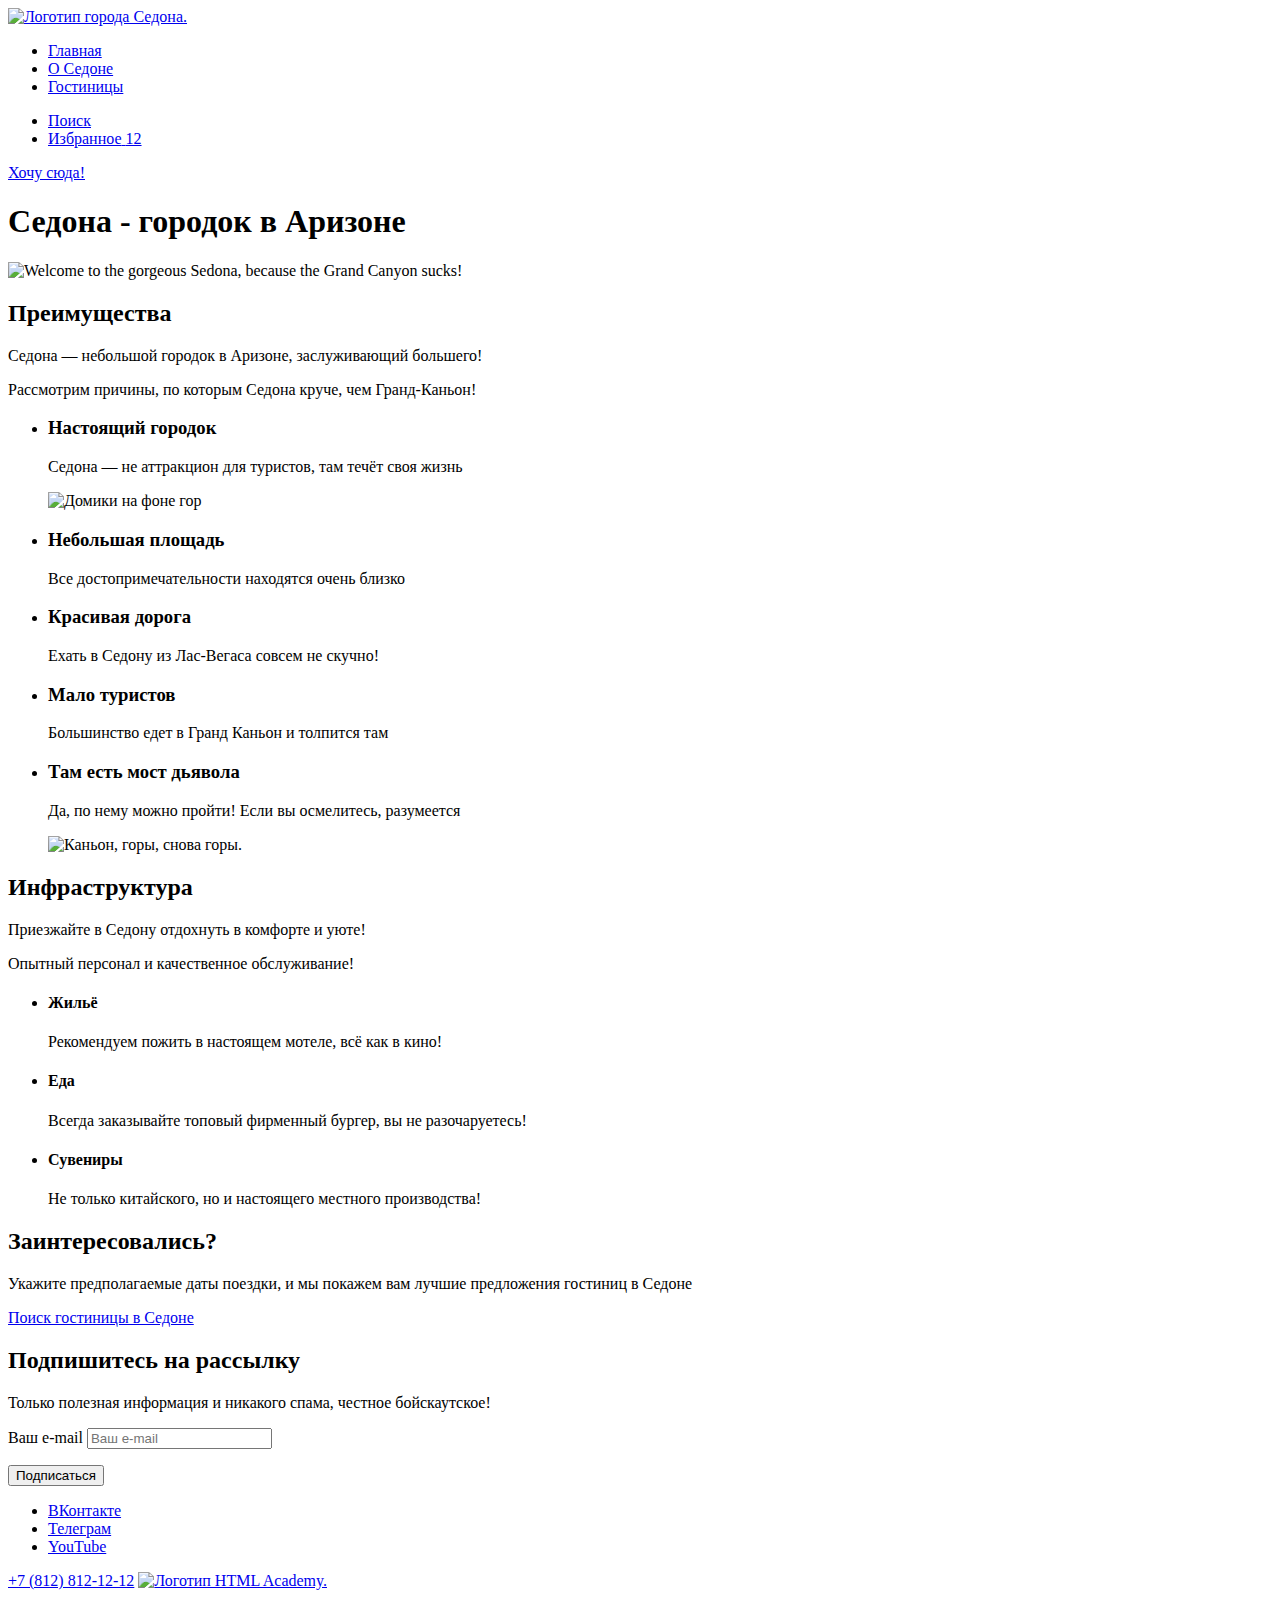
==== index.html @ 8b1051bf "Добавляет разметку страниц" ====
<!DOCTYPE html>
<html lang="ru">
  <head>
    <meta charset="utf-8">
    <title>Седона. Городок в Аризоне</title>
  </head>
  <body>
    <header class="page-header" data-test="header">
      <nav class="navigation">
        <a class="navigation-logo" href="#">
          <img class="page-header-logo" src="#" alt="Логотип города Седона.">
        </a>
        <ul class="navigation-list">
          <li class="navigation-item">
            <a class="navigation-link navigation-link-current" href="#">Главная</a>
          </li>
          <li class="navigation-item">
            <a class="navigation-link" href="#">О Седоне</a>
          </li>
          <li class="navigation-item">
            <a class="navigation-link" href="catalog.html">Гостиницы</a>
          </li>
        </ul>
        <ul class="navigation-user">
          <li class="navigation-user-item">
            <a class="navigation-user-link navigation-user-link-search" href="#">
              <span class="visually-hidden">Поиск</span>
            </a>
          </li>
          <li class="navigation-user-item">
            <a class="navigation-user-link navigation-user-link-favorite" href="#">
              <span class="visually-hidden">Избранное</span>
              <span class="notification-badge">12</span>
            </a>
          </li>
        </ul>
      </nav>
      <a class="header-button" href="#search">Хочу сюда!</a>
    </header>
    <main class="main-index" data-test="main">
      <section class="hero" data-test="hero">
        <h1 class="visually-hidden">Седона - городок в Аризоне</h1>
        <img class="hero-img" src="#" alt="Welcome to the gorgeous Sedona, because the Grand Canyon sucks!">
      </section>
      <section class="advantages" data-test="advantages">
        <h2 class="visually-hidden">Преимущества</h2>
        <p class="lead">Седона — небольшой городок в Аризоне, заслуживающий большего!</p>
        <p>Рассмотрим причины, по которым Седона круче, чем Гранд-Каньон!</p>
        <ul class="advantages-list">
          <li class="advantages-item advantages-item-wide">
            <h3 class="advantages-title">Настоящий городок</h3>
            <p class="advantages-description">Седона — не аттракцион для туристов, там течёт своя жизнь</p>
            <img class="advantages-img" src="#" alt="Домики на фоне гор">
          </li>
          <li class="advantages-item">
            <h3 class="advantages-title">Небольшая площадь</h3>
            <p class="advantages-description">Все достопримечательности находятся очень близко</p>
          </li>
          <li class="advantages-item">
            <h3 class="advantages-title">Красивая дорога</h3>
            <p class="advantages-description">Ехать в Седону из Лас-Вегаса совсем не скучно!</p>
          </li>
          <li class="advantages-item">
            <h3 class="advantages-title">Мало туристов</h3>
            <p class="advantages-description">Большинство едет в Гранд Каньон и толпится там</p>
          </li>
          <li class="advantages-item">
            <h3 class="advantages-title">Там есть мост дьявола</h3>
            <p class="advantages-description">Да, по нему можно пройти! Если вы осмелитесь, разумеется</p>
            <img class="advantages-img" src="#" alt="Каньон, горы, снова горы.">
          </li>
        </ul>
      </section>
      <section class="infrastructure">
        <h2 class="visually-hidden">Инфраструктура</h2>
        <p class="infrastructure-lead">Приезжайте в Седону отдохнуть в комфорте и уюте!</p>
        <p>Опытный персонал и качественное обслуживание!</p>
        <ul class="infrastructure-list">
          <li class="infrastructure-item">
            <h4 class="infrastructure-title">Жильё</h4>
            <p class="infrastructure-description">Рекомендуем пожить в настоящем мотеле, всё как в кино!</p>
          </li>
          <li class="infrastructure-item">
            <h4 class="infrastructure-title">Еда</h4>
            <p class="infrastructure-description">Всегда заказывайте топовый фирменный бургер, вы не разочаруетесь!</p>
          </li>
          <li class="infrastructure-item">
            <h4 class="infrastructure-title">Сувениры</h4>
            <p class="infrastructure-description">Не только китайского, но и настоящего местного производства!</p>
          </li>
        </ul>
      </section>
      <section class="search" id="search" data-test="search">
        <h2 class="search-title">Заинтересовались?</h2>
        <p class="search-description">Укажите предполагаемые даты поездки, и мы покажем вам лучшие предложения гостиниц в Седоне</p>
        <a class="search-button" href="#">Поиск гостиницы в Седоне</a>
      </section>
      <section class="subscribe subscribe-theme-custom" data-test="subscribe">
        <h2 class="subscribe-title">Подпишитесь на рассылку</h2>
        <p class="subscribe-description">Только полезная информация и никакого спама, честное бойскаутское!</p>
        <form class="subscribe-form" action="https://echo.htmlacademy.ru/" method="post">
          <p class="subscribe-form-name">
            <label class="visually-hidden" for="user-email">Ваш e-mail</label>
            <input type="text" id="user-email" name="user-email" placeholder="Ваш e-mail">
          </p>
          <button class="subscribe-button" type="submit">Подписаться</button>
        </form>
      </section>
    </main>
    <footer class="page-footer" data-test="footer">
      <ul class="footer-social-list">
        <li class="footer-social-item">
          <a class="footer-social-link" href="#">
            <span class="visually-hidden">ВКонтакте</span>
          </a>
        </li>
        <li class="footer-social-item">
          <a class="footer-social-link" href="#">
            <span class="visually-hidden">Телеграм</span>
          </a>
        </li>
        <li class="footer-social-item">
          <a class="footer-social-link" href="#">
            <span class="visually-hidden">YouTube</span>
          </a>
        </li>
      </ul>
      <a class="footer-phone" href="tel:+78128121212">+7 (812) 812-12-12</a>
      <a class="copyright" href="https://htmlacademy.ru/">
        <img class="htmlacademy-logo" src="#" alt="Логотип HTML Academy.">
      </a>
    </footer>
  </body>
</html>
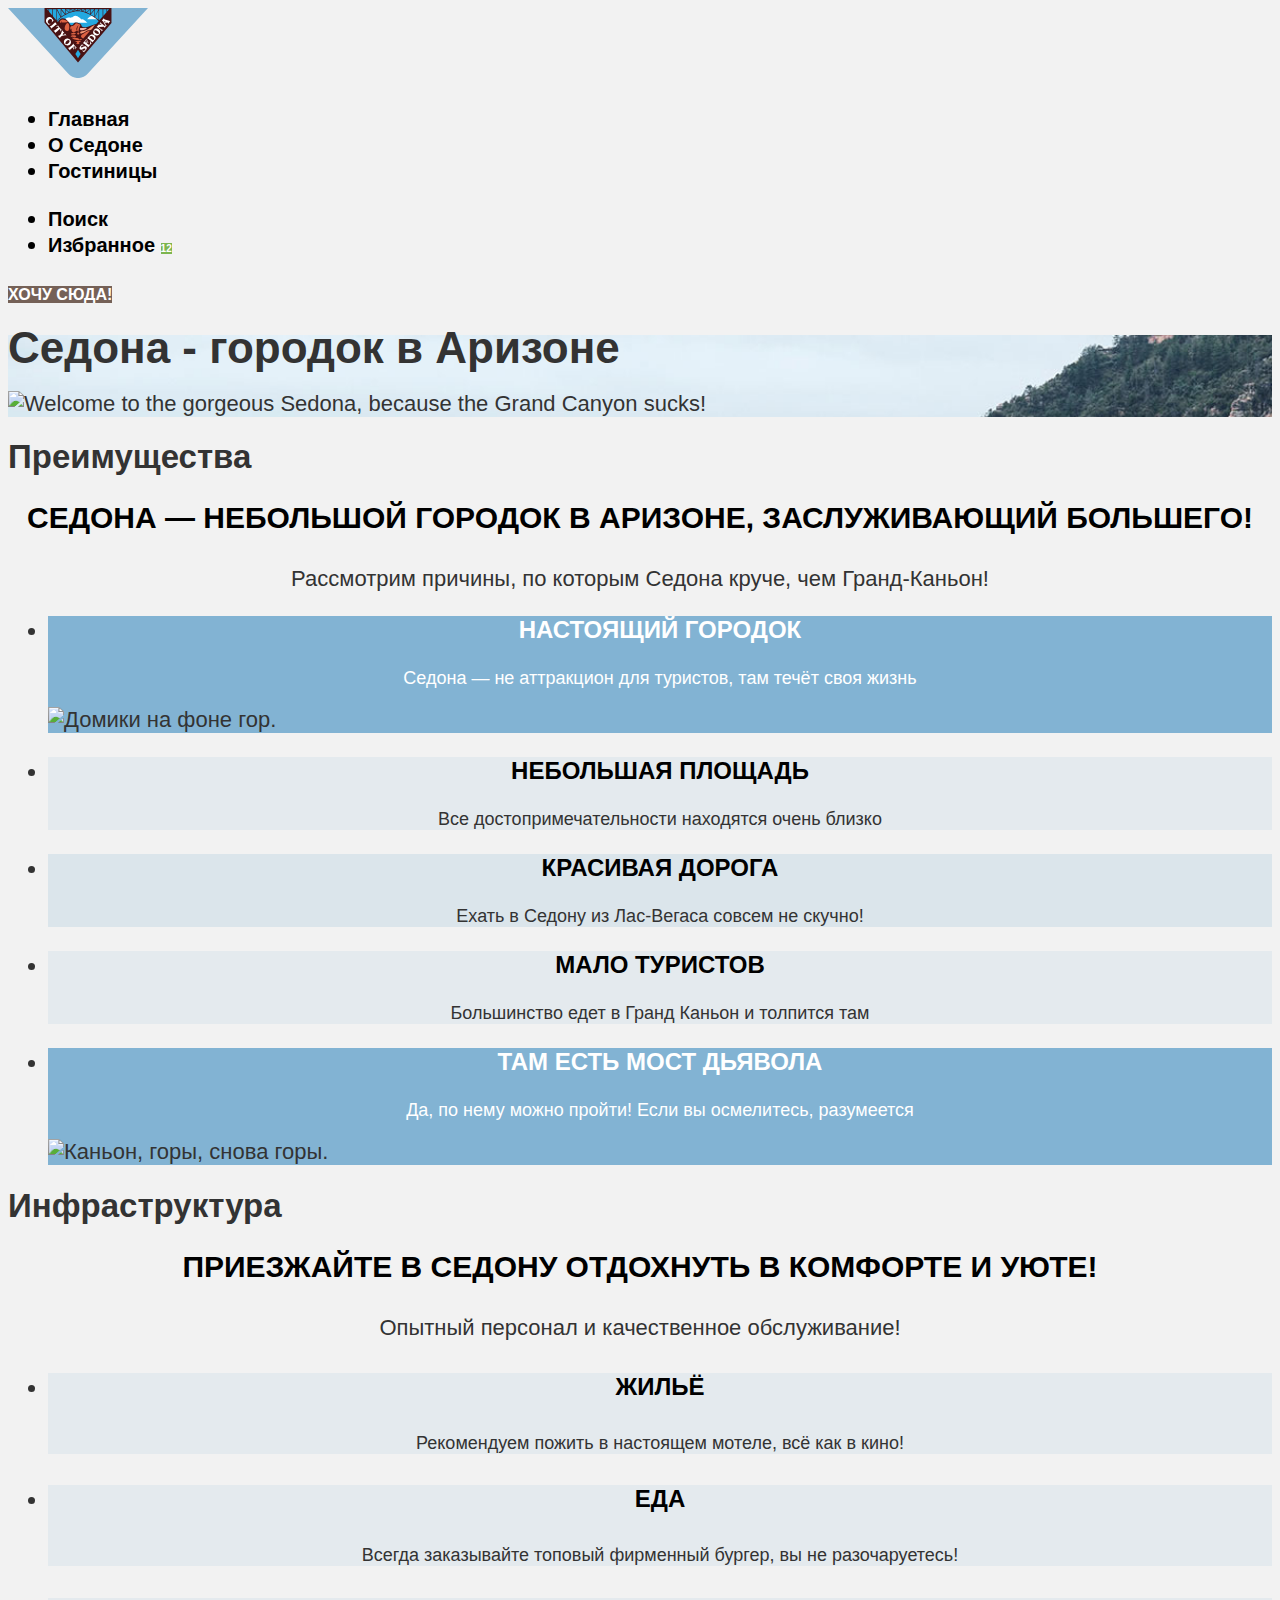
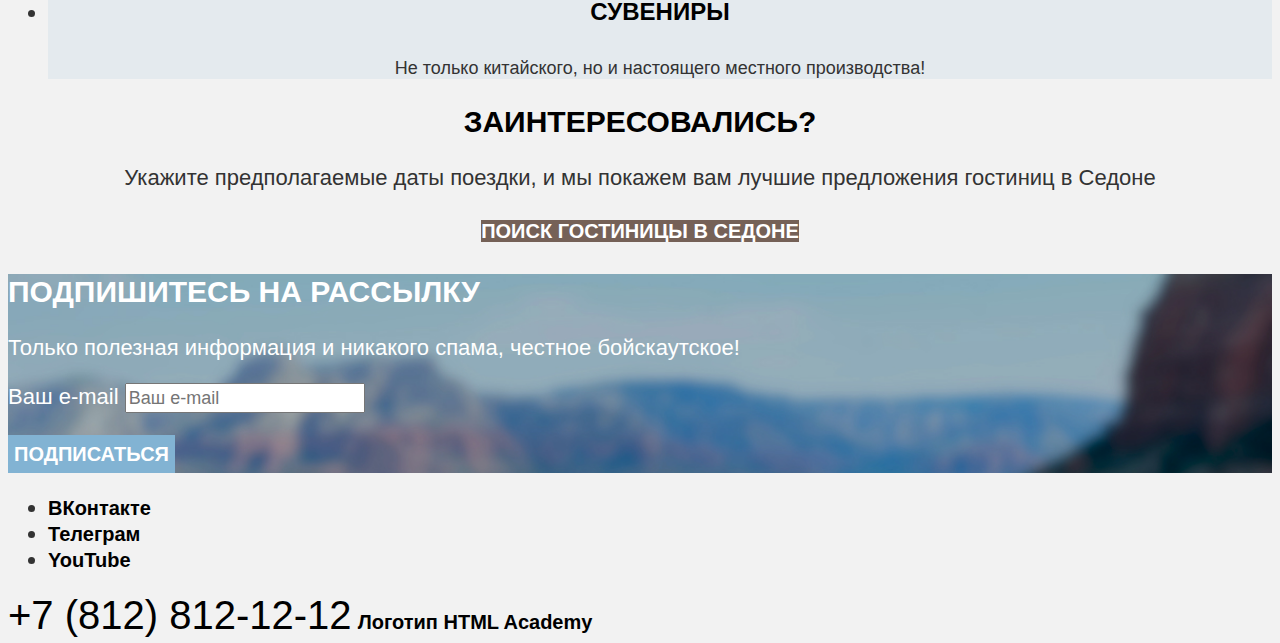
==== commit 862f1732: "Добавляет базовую стилизацию" ====
--- a/index.html
+++ b/index.html
@@ -1,18 +1,23 @@
 <!DOCTYPE html>
 <html lang="ru">
+
   <head>
     <meta charset="utf-8">
     <title>Седона. Городок в Аризоне</title>
+    <link rel="stylesheet" href="styles/styles.css">
   </head>
+
   <body>
+
     <header class="page-header" data-test="header">
+
       <nav class="navigation">
-        <a class="navigation-logo" href="#">
-          <img class="page-header-logo" src="#" alt="Логотип города Седона.">
+        <a class="navigation-logo">
+          <img class="page-header-logo" src="images/logo.svg" width="140" height="70" alt="Логотип города Седона.">
         </a>
         <ul class="navigation-list">
           <li class="navigation-item">
-            <a class="navigation-link navigation-link-current" href="#">Главная</a>
+            <a class="navigation-link navigation-link-current">Главная</a>
           </li>
           <li class="navigation-item">
             <a class="navigation-link" href="#">О Седоне</a>
@@ -36,45 +41,52 @@
         </ul>
       </nav>
       <a class="header-button" href="#search">Хочу сюда!</a>
+
     </header>
+
     <main class="main-index" data-test="main">
+
       <section class="hero" data-test="hero">
         <h1 class="visually-hidden">Седона - городок в Аризоне</h1>
-        <img class="hero-img" src="#" alt="Welcome to the gorgeous Sedona, because the Grand Canyon sucks!">
+        <img class="hero-img" src="images/welcome.svg" width="458" height="352"
+          alt="Welcome to the gorgeous Sedona, because the Grand Canyon sucks!">
       </section>
+
       <section class="advantages" data-test="advantages">
         <h2 class="visually-hidden">Преимущества</h2>
-        <p class="lead">Седона — небольшой городок в Аризоне, заслуживающий большего!</p>
-        <p>Рассмотрим причины, по которым Седона круче, чем Гранд-Каньон!</p>
+        <p class="advantages-subtitle">Седона — небольшой городок в Аризоне, заслуживающий большего!</p>
+        <p class="advantages-subtitle-description">Рассмотрим причины, по которым Седона круче, чем Гранд-Каньон!</p>
         <ul class="advantages-list">
-          <li class="advantages-item advantages-item-wide">
+          <li class="advantages-item advantages-item-wide-1">
             <h3 class="advantages-title">Настоящий городок</h3>
             <p class="advantages-description">Седона — не аттракцион для туристов, там течёт своя жизнь</p>
-            <img class="advantages-img" src="#" alt="Домики на фоне гор">
+            <img class="advantages-img" src="images/photo-1.jpg" width="800" height="385" alt="Домики на фоне гор.">
           </li>
-          <li class="advantages-item">
-            <h3 class="advantages-title">Небольшая площадь</h3>
+          <li class="advantages-item advantages-item-wide-2">
+            <h3 class="advantages-title ">Небольшая площадь</h3>
             <p class="advantages-description">Все достопримечательности находятся очень близко</p>
           </li>
-          <li class="advantages-item">
+          <li class="advantages-item advantages-item-wide-3">
             <h3 class="advantages-title">Красивая дорога</h3>
             <p class="advantages-description">Ехать в Седону из Лас-Вегаса совсем не скучно!</p>
           </li>
-          <li class="advantages-item">
+          <li class="advantages-item advantages-item-wide-2">
             <h3 class="advantages-title">Мало туристов</h3>
             <p class="advantages-description">Большинство едет в Гранд Каньон и толпится там</p>
           </li>
-          <li class="advantages-item">
+          <li class="advantages-item advantages-item-wide-1">
             <h3 class="advantages-title">Там есть мост дьявола</h3>
             <p class="advantages-description">Да, по нему можно пройти! Если вы осмелитесь, разумеется</p>
-            <img class="advantages-img" src="#" alt="Каньон, горы, снова горы.">
+            <img class="advantages-img" src="images/photo-2.jpg" width="800" height="385"
+              alt="Каньон, горы, снова горы.">
           </li>
         </ul>
       </section>
+
       <section class="infrastructure">
         <h2 class="visually-hidden">Инфраструктура</h2>
-        <p class="infrastructure-lead">Приезжайте в Седону отдохнуть в комфорте и уюте!</p>
-        <p>Опытный персонал и качественное обслуживание!</p>
+        <p class="infrastructure-subtitle">Приезжайте в Седону отдохнуть в комфорте и уюте!</p>
+        <p class="infrastructure-subtitle-description">Опытный персонал и качественное обслуживание!</p>
         <ul class="infrastructure-list">
           <li class="infrastructure-item">
             <h4 class="infrastructure-title">Жильё</h4>
@@ -82,7 +94,8 @@
           </li>
           <li class="infrastructure-item">
             <h4 class="infrastructure-title">Еда</h4>
-            <p class="infrastructure-description">Всегда заказывайте топовый фирменный бургер, вы не разочаруетесь!</p>
+            <p class="infrastructure-description">Всегда заказывайте топовый фирменный бургер, вы не разочаруетесь!
+            </p>
           </li>
           <li class="infrastructure-item">
             <h4 class="infrastructure-title">Сувениры</h4>
@@ -90,11 +103,14 @@
           </li>
         </ul>
       </section>
+
       <section class="search" id="search" data-test="search">
         <h2 class="search-title">Заинтересовались?</h2>
-        <p class="search-description">Укажите предполагаемые даты поездки, и мы покажем вам лучшие предложения гостиниц в Седоне</p>
-        <a class="search-button" href="#">Поиск гостиницы в Седоне</a>
+        <p class="search-description">Укажите предполагаемые даты поездки, и мы покажем вам лучшие предложения гостиниц
+          в Седоне</p>
+        <a class="search-button" href="catalog.html">Поиск гостиницы в Седоне</a>
       </section>
+
       <section class="subscribe subscribe-theme-custom" data-test="subscribe">
         <h2 class="subscribe-title">Подпишитесь на рассылку</h2>
         <p class="subscribe-description">Только полезная информация и никакого спама, честное бойскаутское!</p>
@@ -106,29 +122,34 @@
           <button class="subscribe-button" type="submit">Подписаться</button>
         </form>
       </section>
+
     </main>
+
     <footer class="page-footer" data-test="footer">
+
       <ul class="footer-social-list">
         <li class="footer-social-item">
-          <a class="footer-social-link" href="#">
+          <a class="footer-social-link" href="https://vc.com/htmlacademy">
             <span class="visually-hidden">ВКонтакте</span>
           </a>
         </li>
         <li class="footer-social-item">
-          <a class="footer-social-link" href="#">
+          <a class="footer-social-link" href="https://t.me/htmlacademy">
             <span class="visually-hidden">Телеграм</span>
           </a>
         </li>
         <li class="footer-social-item">
-          <a class="footer-social-link" href="#">
+          <a class="footer-social-link" href="https://www.youtube/user/htmlacademy">
             <span class="visually-hidden">YouTube</span>
           </a>
         </li>
       </ul>
       <a class="footer-phone" href="tel:+78128121212">+7 (812) 812-12-12</a>
       <a class="copyright" href="https://htmlacademy.ru/">
-        <img class="htmlacademy-logo" src="#" alt="Логотип HTML Academy.">
+        <span class="visually-hidden">Логотип HTML Academy</span>
       </a>
+
     </footer>
   </body>
+
 </html>
--- a/styles/styles.css
+++ b/styles/styles.css
@@ -0,0 +1,445 @@
+@font-face {
+    font-family: "PT Sans";
+    font-style: normal;
+    font-weight: 400;
+    src: url("../fonts/ptsans-400.woff2") format("woff2");
+    font-display: swap;
+}
+
+@font-face {
+    font-family: "PT Sans";
+    font-style: normal;
+    font-weight: 700;
+    src: url("../fonts/ptsans-700.woff2") format("woff2");
+    font-display: swap;
+}
+
+body {
+    font-family: "PT Sans", sans-serif;
+    font-size: 22px;
+    line-height: 26px;
+    color: #333333;
+    background-color: #F2F2F2;
+}
+
+/*Шапка*/
+.page-header {
+    color: #000000;
+}
+
+.navigation-link {
+    font-size: 20px;
+    line-height: 24px;
+    font-weight: 700;
+    text-align: center;
+    color: #000000;
+    text-decoration: none;
+}
+
+.navigation-user-link {
+    font-size: 20px;
+    line-height: 24px;
+    font-weight: 700;
+    text-align: center;
+    color: #000000;
+    text-decoration: none;
+}
+
+.notification-badge {
+    font-size: 10px;
+    line-height: 10px;
+    text-align: center;
+    color: #FFFFFF;
+    background-color: #7DB54F;
+}
+
+.header-button {
+    font-family: inherit;
+    font-size: 16px;
+    line-height: 20px;
+    font-weight: 700;
+    text-align: center;
+    color: #FFFFFF;
+    background-color: #756157;
+    text-decoration: none;
+    text-transform: uppercase;
+}
+
+/*Основное содержание*/
+
+/*Блок герой*/
+.hero {
+    color: #333333;
+    background-color: #F2F2F2;
+    background-image: url("../images/hero-background.jpg");
+    background-size: 100% auto;
+    background-repeat: no-repeat;
+}
+
+
+/*Блок преимуществ*/
+.advantages-subtitle {
+    color: #000000;
+    font-size: 30px;
+    line-height: 36px;
+    font-weight: 700;
+    text-transform: uppercase;
+    text-align: center;
+}
+
+.advantages-subtitle-description {
+    font-size: 22px;
+    line-height: 26px;
+    text-align: center;
+}
+
+.advantages-item-wide-1 {
+    background-color: #82B3D3;
+}
+
+.advantages-item-wide-2 {
+    background: #83B3D31F;
+}
+
+.advantages-item-wide-3 {
+    background: #83B3D333;
+}
+
+.advantages-title {
+    color: #000000;
+    font-size: 24px;
+    line-height: 28px;
+    text-align: center;
+    text-transform: uppercase;
+}
+
+.advantages-description {
+    font-size: 18px;
+    line-height: 21px;
+    text-align: center;
+}
+
+.advantages-item-wide-1 .advantages-title {
+    color: #FFFFFF;
+    text-align: center;
+}
+
+.advantages-item-wide-1 .advantages-description {
+    color: #FFFFFF;
+    text-align: center;
+}
+
+/*Инфраструктура*/
+.infrastructure-subtitle {
+    color: #000000;
+    font-size: 30px;
+    line-height: 36px;
+    font-weight: 700;
+    text-transform: uppercase;
+    text-align: center;
+}
+
+.infrastructure-subtitle-description {
+    font-size: 22px;
+    line-height: 26px;
+    text-align: center;
+}
+
+.infrastructure-item {
+    background: #83B3D31F;
+}
+
+.infrastructure-title {
+    color: #000000;
+    font-size: 24px;
+    line-height: 28px;
+    text-align: center;
+    text-transform: uppercase;
+}
+
+.infrastructure-description {
+    font-size: 18px;
+    line-height: 21px;
+    text-align: center;
+}
+
+/*Блок поиска*/
+.search {
+    text-align: center;
+}
+
+.search-title {
+    color: #000000;
+    font-size: 30px;
+    line-height: 36px;
+    font-weight: 700;
+    text-transform: uppercase;
+}
+
+.search-description {
+    font-size: 22px;
+    line-height: 26px;
+}
+
+.search-button {
+    font-family: inherit;
+    font-size: 20px;
+    line-height: 36px;
+    font-weight: 700;
+    text-align: center;
+    color: #FFFFFF;
+    background-color: #756157;
+    text-decoration: none;
+    text-transform: uppercase;
+}
+
+/*Блок подписки на рассылку*/
+.subscribe-theme-custom {
+    color: #FFFFFF;
+    background-color: #82B3D3;
+    background-image: url(../images/subscribe-background.jpg);
+    background-size: 100% auto;
+    background-repeat: no-repeat;
+}
+
+.subscribe-title {
+    color: #000000;
+    font-size: 30px;
+    line-height: 36px;
+    font-weight: 700;
+    text-transform: uppercase;
+}
+
+.subscribe-description {
+    font-size: 22px;
+    line-height: 26px;
+}
+
+.subscribe-theme-custom .subscribe-title {
+    color: #FFFFFF;
+}
+
+.subscribe-theme-custom .subscribe-description {
+    color: #FFFFFF;
+}
+
+.subscribe-form-name input {
+    color: #000000;
+    font-size: 18px;
+    line-height: 24px;
+}
+
+.subscribe-button {
+    font-family: inherit;
+    font-size: 20px;
+    line-height: 36px;
+    font-weight: 700;
+    text-align: center;
+    color: #FFFFFF;
+    background-color: #82B3D3;
+    text-decoration: none;
+    text-transform: uppercase;
+    border: none;
+}
+
+/*Фильтры*/
+.main-inner-bg {
+    color: #FFFFFF;
+    background-color: #82B3D3;
+    background-image: url(../images/main-inner-background.jpg);
+    background-size: cover;
+    background-repeat: no-repeat;
+}
+
+.inner-header-title {
+    font-size: 60px;
+    line-height: 78px;
+    font-weight: 700;
+}
+
+.breadcrumbs-link {
+    color: #FFFFFF;
+    font-size: 16px;
+    line-height: 21px;
+    text-decoration: none;
+    text-align: center;
+}
+
+.catalog-filter-title {
+    font-size: 20px;
+    line-height: 24px;
+    font-weight: 700;
+}
+
+.control {
+    font-size: 18px;
+    line-height: 23px;
+}
+
+.filter-range-control {
+    font-family: inherit;
+    color: #000000;
+    font-size: 18px;
+    line-height: 24px;
+}
+
+.filter-range-control input {
+    color: #000000;
+    font-family: inherit;
+    font-size: 18px;
+    line-height: 24px;
+    font-weight: 700;
+}
+
+.catalog-filter-submit {
+    font-family: inherit;
+    font-size: 16px;
+    line-height: 20px;
+    font-weight: 700;
+    text-align: center;
+    color: #FFFFFF;
+    background-color: #82B3D3;
+    text-decoration: none;
+    text-transform: uppercase;
+    border: none;
+}
+
+.catalog-filter-reset {
+    font-family: inherit;
+    font-size: 16px;
+    line-height: 20px;
+    font-weight: 700;
+    text-align: center;
+    color: #FFFFFF;
+    background: none;
+    text-decoration: none;
+    text-transform: uppercase;
+    border: none;
+}
+/*Каталог*/
+.catalog-products-title {
+    color: #000000;
+    font-size: 30px;
+    line-height: 36px;
+    font-weight: 700;
+}
+
+.select-control {
+    color: #333333;
+    font-size: 18px;
+    line-height: 21px;
+}
+
+
+/*Карточки товара*/
+.product-card-link {
+    text-decoration: none;
+}
+
+.product-card-title {
+    color: #000000;
+    font-size: 24px;
+    line-height: 28px;
+    font-weight: 700;
+    text-transform: uppercase;
+}
+
+.product-card-type {
+    font-size: 18px;
+    line-height: 21px;
+}
+
+.product-card-price {
+    font-size: 18px;
+    line-height: 21px;
+}
+
+.product-card-button {
+    font-family: inherit;
+    font-size: 16px;
+    line-height: 20px;
+    font-weight: 700;
+    text-align: center;
+    color: #FFFFFF;
+    background-color: #756157;
+    text-decoration: none;
+    text-transform: uppercase;
+}
+
+.add-favorite-button {
+    font-family: inherit;
+    font-size: 16px;
+    line-height: 20px;
+    font-weight: 700;
+    text-align: center;
+    color: #FFFFFF;
+    background-color: #82B3D3;
+    text-decoration: none;
+    text-transform: uppercase;
+}
+
+.the-button-in-favorites {
+    font-family: inherit;
+    font-size: 16px;
+    line-height: 20px;
+    font-weight: 700;
+    text-align: center;
+    color: #FFFFFF;
+    background-color: #7DB54F;
+    text-decoration: none;
+    text-transform: uppercase;
+}
+
+.product-card-rating {
+    font-size: 16px;
+    line-height: 20px;
+    text-align: center;
+    text-transform: uppercase;
+}
+
+/*Пагинация*/
+.pagination {
+    color: #000000;
+    font-size: 20px;
+    font-weight: 700;
+    line-height: 36px;
+    align-items: center;
+}
+
+.pagination-link {
+    color: #FFFFFF;
+    background-color: #82B3D3;
+    text-decoration: none;
+}
+
+.pagination-current {
+    color: #000000;
+    background-color: #F2F2F2;
+}
+
+/*Подвал*/
+.footer-social-link {
+    color: #000000;
+    font-size: 20px;
+    font-weight: 700;
+    line-height: 24px;
+    text-decoration: none;
+    text-align: center;
+}
+
+.footer-phone {
+    color: #000000;
+    font-size: 40px;
+    line-height: 40px;
+    text-decoration: none;
+    text-align: center;
+}
+
+.copyright {
+    color: #000000;
+    font-size: 20px;
+    font-weight: 700;
+    line-height: 24px;
+    text-decoration: none;
+    text-align: center;
+}
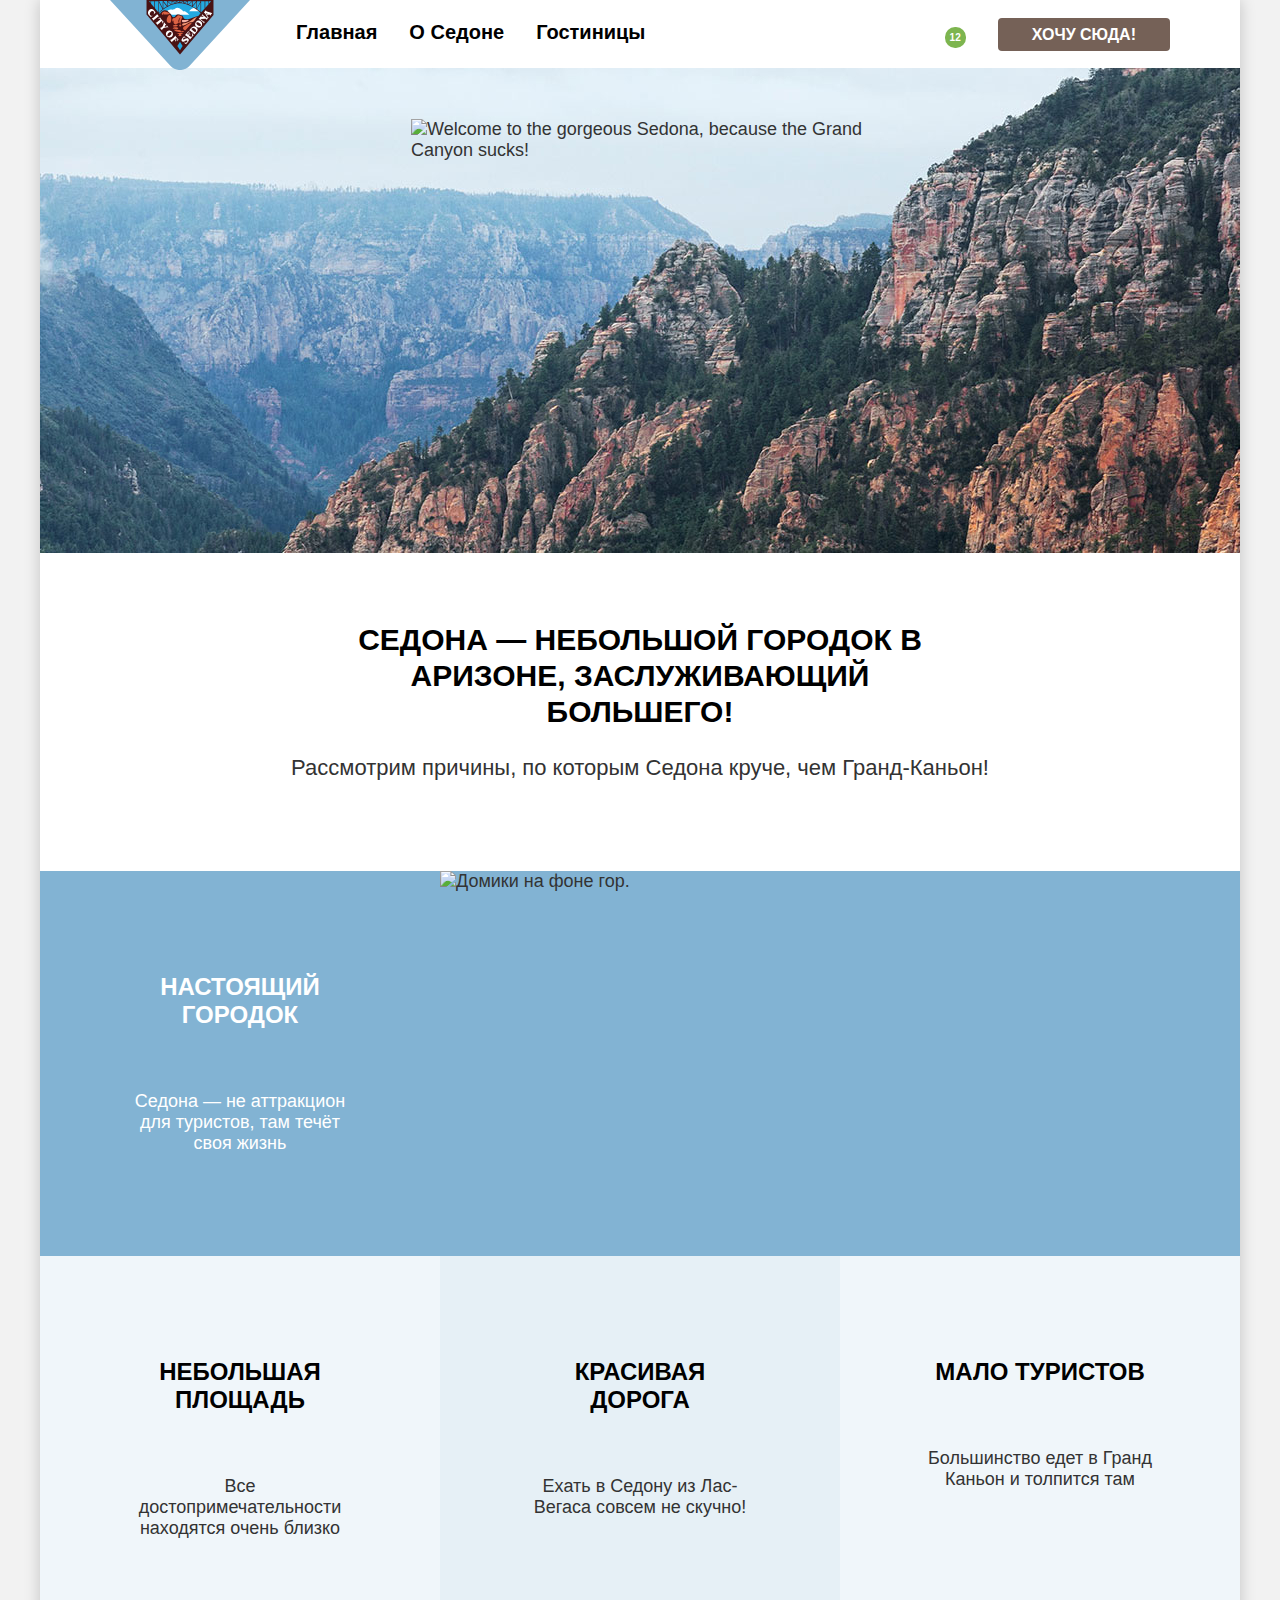
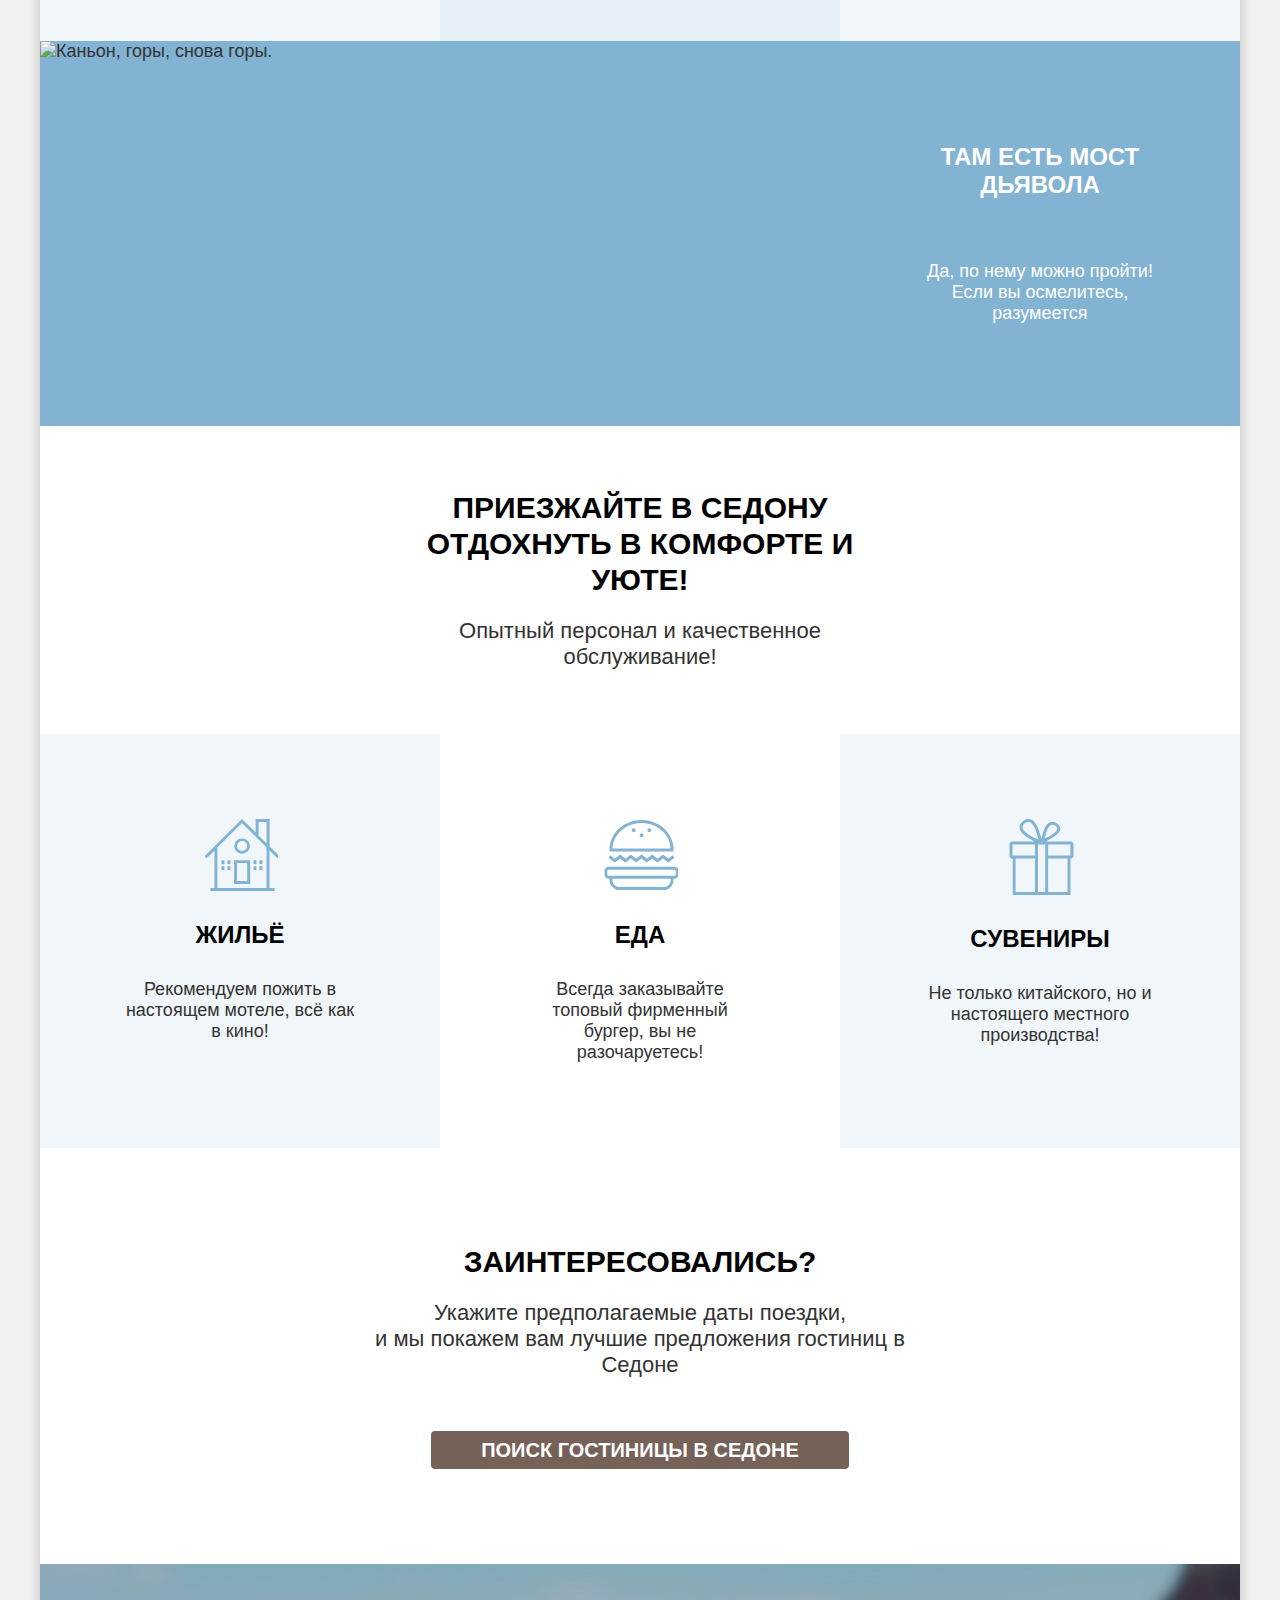
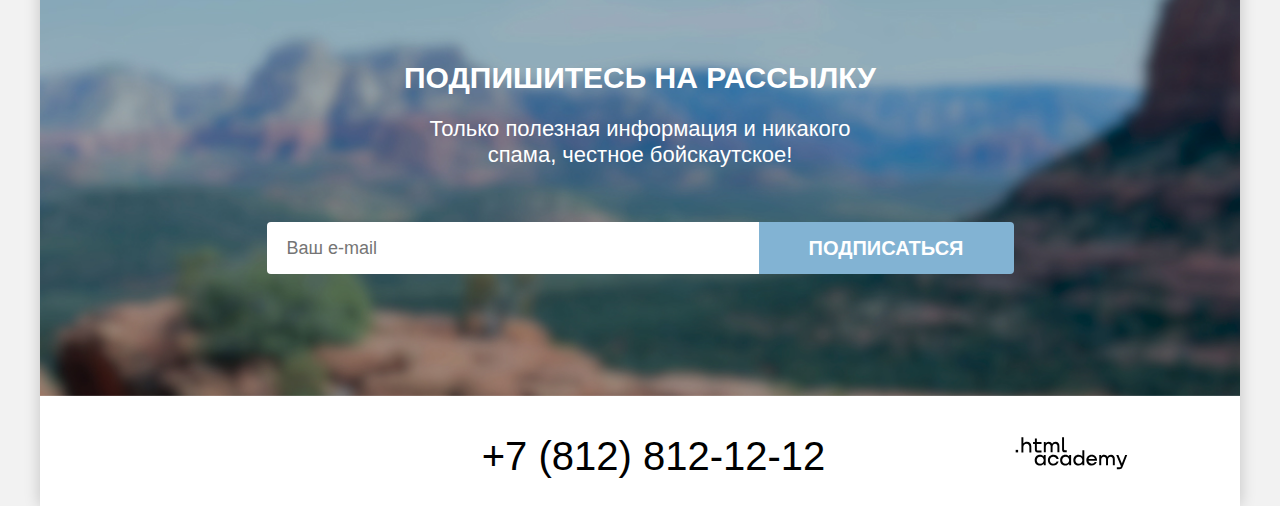
==== commit 1e98ea4a: "Дополняет сетки страниц" ====
--- a/index.html
+++ b/index.html
@@ -3,153 +3,183 @@
 
   <head>
     <meta charset="utf-8">
-    <title>Седона. Городок в Аризоне</title>
+    <title>Седона. Городок в Аризоне.</title>
     <link rel="stylesheet" href="styles/styles.css">
   </head>
 
   <body>
+    <div class="container">
+      <header class="page-header" data-test="header">
+        <div class="page-header-content">
+          <a class="navigation-logo">
+            <img class="page-header-logo" src="images/logo.svg" width="140" height="70" alt="Логотип города Седона.">
+          </a>
+          <nav class="navigation">
+            <ul class="navigation-list">
+              <li class="navigation-item">
+                <a class="navigation-link navigation-link-current">Главная</a>
+              </li>
+              <li class="navigation-item">
+                <a class="navigation-link" href="#">О Седоне</a>
+              </li>
+              <li class="navigation-item">
+                <a class="navigation-link" href="catalog.html">Гостиницы</a>
+              </li>
+            </ul>
+          </nav>
+          <ul class="navigation-user">
+            <li class="navigation-user-item">
+              <a class="navigation-user-link navigation-user-link-search" href="#">
+                <span class="visually-hidden">Поиск</span>
+              </a>
+            </li>
+            <li class="navigation-user-item">
+              <a class="navigation-user-link navigation-user-link-favorite" href="#">
+                <span class="visually-hidden">В избранном</span>
+                <span class="favorites-counter">12</span>
+              </a>
+            </li>
+            <li class="navigation-user-item-button">
+              <a class="button header-button" href="#">Хочу сюда!</a>
+            </li>
+          </ul>
+        </div>
+      </header>
 
-    <header class="page-header" data-test="header">
+      <main class="main-index main-container" data-test="main">
+        <h1 class="visually-hidden">Седона - городок в Аризоне</h1>
 
-      <nav class="navigation">
-        <a class="navigation-logo">
-          <img class="page-header-logo" src="images/logo.svg" width="140" height="70" alt="Логотип города Седона.">
-        </a>
-        <ul class="navigation-list">
-          <li class="navigation-item">
-            <a class="navigation-link navigation-link-current">Главная</a>
-          </li>
-          <li class="navigation-item">
-            <a class="navigation-link" href="#">О Седоне</a>
-          </li>
-          <li class="navigation-item">
-            <a class="navigation-link" href="catalog.html">Гостиницы</a>
-          </li>
-        </ul>
-        <ul class="navigation-user">
-          <li class="navigation-user-item">
-            <a class="navigation-user-link navigation-user-link-search" href="#">
-              <span class="visually-hidden">Поиск</span>
-            </a>
-          </li>
-          <li class="navigation-user-item">
-            <a class="navigation-user-link navigation-user-link-favorite" href="#">
-              <span class="visually-hidden">Избранное</span>
-              <span class="notification-badge">12</span>
-            </a>
-          </li>
-        </ul>
-      </nav>
-      <a class="header-button" href="#search">Хочу сюда!</a>
+        <section class="hero" data-test="hero">
+          <h2 class="visually-hidden">Главный герой городок Седона</h2>
+          <img class="hero-img" src="images/welcome.svg" width="458" height="352"
+            alt="Welcome to the gorgeous Sedona, because the Grand Canyon sucks!">
+        </section>
 
-    </header>
+        <section class="advantages" data-test="advantages">
+          <h2 class="visually-hidden">Преимущества</h2>
+          <div class="advantages-description">
+            <p class="advantages-subtitle">Седона — небольшой городок в Аризоне, заслуживающий большего!</p>
+            <p class="advantages-subtitle-description">Рассмотрим причины, по которым Седона круче, чем Гранд-Каньон!
+            </p>
+          </div>
+          <ul class="advantages-list">
+            <li class="advantages-item advantages-item-wide-dark">
+              <div class="advantages-item-text">
+                <h3 class="advantages-item-title">Настоящий городок</h3>
+                <p class="advantages-item-description">Седона — не аттракцион для туристов, там течёт своя жизнь</p>
+              </div>
+              <img class="advantages-item-img" src="images/photo-1.jpg" width="800" height="385"
+                alt="Домики на фоне гор.">
+            </li>
+            <li class="advantages-item advantages-item-wide-light">
+              <div class="advantages-item-text">
+                <h3 class="advantages-item-title">Небольшая площадь</h3>
+                <p class="advantages-item-description">Все достопримечательности находятся очень близко</p>
+              </div>
+            </li>
+            <li class="advantages-item advantages-item-wide-medium">
+              <div class="advantages-item-text">
+                <h3 class="advantages-item-title">Красивая дорога</h3>
+                <p class="advantages-item-description">Ехать в Седону из Лас-Вегаса совсем не скучно!</p>
+              </div>
+            </li>
+            <li class="advantages-item advantages-item-wide-light">
+              <div class="advantages-item-text">
+                <h3 class="advantages-item-title">Мало туристов</h3>
+                <p class="advantages-item-description">Большинство едет в Гранд Каньон и толпится там</p>
+              </div>
+            </li>
+            <li class="advantages-item advantages-item-wide-dark advantages-item-reverse">
+              <div class="advantages-item-text">
+                <h3 class="advantages-item-title">Там есть мост дьявола</h3>
+                <p class="advantages-item-description">Да, по нему можно пройти! Если вы осмелитесь, разумеется</p>
+              </div>
+              <img class="advantages-item-img" src="images/photo-2.jpg" width="800" height="385"
+                alt="Каньон, горы, снова горы.">
+            </li>
+          </ul>
+        </section>
 
-    <main class="main-index" data-test="main">
+        <section class="infrastructure">
+          <h2 class="visually-hidden">Инфраструктура</h2>
+          <div class="infrastructure-description">
+            <p class="infrastructure-subtitle">Приезжайте в Седону отдохнуть в комфорте и уюте!</p>
+            <p class="infrastructure-subtitle-description">Опытный персонал и качественное обслуживание!</p>
+          </div>
+          <ul class="infrastructure-list">
+            <li class="infrastructure-item">
+              <div class="infrastructure-item-text">
+                <h3 class="infrastructure-item-title advantages-icon-house">Жильё</h3>
+                <p class="infrastructure-item-description">Рекомендуем пожить в настоящем мотеле, всё как в кино!</p>
+              </div>
+            </li>
+            <li class="infrastructure-item infrastructure-item-background-none">
+              <div class="infrastructure-item-text">
+                <h3 class="infrastructure-item-title advantages-icon-food">Еда</h3>
+                <p class="infrastructure-item-description">Всегда заказывайте топовый фирменный бургер, вы не
+                  разочаруетесь!
+                </p>
+              </div>
+            </li>
+            <li class="infrastructure-item">
+              <div class="infrastructure-item-text">
+                <h3 class="infrastructure-item-title advantages-icon-gift">Сувениры</h3>
+                <p class="infrastructure-item-description">Не только китайского, но и настоящего местного производства!
+                </p>
+              </div>
+            </li>
+          </ul>
+        </section>
 
-      <section class="hero" data-test="hero">
-        <h1 class="visually-hidden">Седона - городок в Аризоне</h1>
-        <img class="hero-img" src="images/welcome.svg" width="458" height="352"
-          alt="Welcome to the gorgeous Sedona, because the Grand Canyon sucks!">
-      </section>
+        <section class="search" id="search" data-test="search">
+          <h2 class="visually-hidden">Поиск гостиниц в Седоне</h2>
+          <p class="search-subtitle">Заинтересовались?</p>
+          <p class="search-description">Укажите предполагаемые даты поездки, <br>
+            и мы покажем вам лучшие предложения гостиниц в Седоне</p>
+          <a class="button search-button" href="#">Поиск гостиницы в Седоне</a>
+        </section>
 
-      <section class="advantages" data-test="advantages">
-        <h2 class="visually-hidden">Преимущества</h2>
-        <p class="advantages-subtitle">Седона — небольшой городок в Аризоне, заслуживающий большего!</p>
-        <p class="advantages-subtitle-description">Рассмотрим причины, по которым Седона круче, чем Гранд-Каньон!</p>
-        <ul class="advantages-list">
-          <li class="advantages-item advantages-item-wide-1">
-            <h3 class="advantages-title">Настоящий городок</h3>
-            <p class="advantages-description">Седона — не аттракцион для туристов, там течёт своя жизнь</p>
-            <img class="advantages-img" src="images/photo-1.jpg" width="800" height="385" alt="Домики на фоне гор.">
-          </li>
-          <li class="advantages-item advantages-item-wide-2">
-            <h3 class="advantages-title ">Небольшая площадь</h3>
-            <p class="advantages-description">Все достопримечательности находятся очень близко</p>
-          </li>
-          <li class="advantages-item advantages-item-wide-3">
-            <h3 class="advantages-title">Красивая дорога</h3>
-            <p class="advantages-description">Ехать в Седону из Лас-Вегаса совсем не скучно!</p>
-          </li>
-          <li class="advantages-item advantages-item-wide-2">
-            <h3 class="advantages-title">Мало туристов</h3>
-            <p class="advantages-description">Большинство едет в Гранд Каньон и толпится там</p>
-          </li>
-          <li class="advantages-item advantages-item-wide-1">
-            <h3 class="advantages-title">Там есть мост дьявола</h3>
-            <p class="advantages-description">Да, по нему можно пройти! Если вы осмелитесь, разумеется</p>
-            <img class="advantages-img" src="images/photo-2.jpg" width="800" height="385"
-              alt="Каньон, горы, снова горы.">
-          </li>
-        </ul>
-      </section>
+        <section class="subscribe subscribe-theme-custom" data-test="subscribe">
+          <h2 class="visually-hidden">Подписка на рассылку сайта Седона</h2>
+          <p class="subscribe-subtitle">Подпишитесь на рассылку</p>
+          <p class="subscribe-description">Только полезная информация и никакого спама, честное бойскаутское!</p>
+          <form class="subscribe-form" action="https://echo.htmlacademy.ru/" method="post">
+            <p class="subscribe-form-name">
+              <label class="visually-hidden" for="user-email">Ваш e-mail</label>
+              <input type="text" id="user-email" name="user-email" placeholder="Ваш e-mail">
+            </p>
+            <button class="button subscribe-button" type="submit">Подписаться</button>
+          </form>
+        </section>
+      </main>
 
-      <section class="infrastructure">
-        <h2 class="visually-hidden">Инфраструктура</h2>
-        <p class="infrastructure-subtitle">Приезжайте в Седону отдохнуть в комфорте и уюте!</p>
-        <p class="infrastructure-subtitle-description">Опытный персонал и качественное обслуживание!</p>
-        <ul class="infrastructure-list">
-          <li class="infrastructure-item">
-            <h4 class="infrastructure-title">Жильё</h4>
-            <p class="infrastructure-description">Рекомендуем пожить в настоящем мотеле, всё как в кино!</p>
-          </li>
-          <li class="infrastructure-item">
-            <h4 class="infrastructure-title">Еда</h4>
-            <p class="infrastructure-description">Всегда заказывайте топовый фирменный бургер, вы не разочаруетесь!
-            </p>
-          </li>
-          <li class="infrastructure-item">
-            <h4 class="infrastructure-title">Сувениры</h4>
-            <p class="infrastructure-description">Не только китайского, но и настоящего местного производства!</p>
-          </li>
-        </ul>
-      </section>
-
-      <section class="search" id="search" data-test="search">
-        <h2 class="search-title">Заинтересовались?</h2>
-        <p class="search-description">Укажите предполагаемые даты поездки, и мы покажем вам лучшие предложения гостиниц
-          в Седоне</p>
-        <a class="search-button" href="catalog.html">Поиск гостиницы в Седоне</a>
-      </section>
-
-      <section class="subscribe subscribe-theme-custom" data-test="subscribe">
-        <h2 class="subscribe-title">Подпишитесь на рассылку</h2>
-        <p class="subscribe-description">Только полезная информация и никакого спама, честное бойскаутское!</p>
-        <form class="subscribe-form" action="https://echo.htmlacademy.ru/" method="post">
-          <p class="subscribe-form-name">
-            <label class="visually-hidden" for="user-email">Ваш e-mail</label>
-            <input type="text" id="user-email" name="user-email" placeholder="Ваш e-mail">
-          </p>
-          <button class="subscribe-button" type="submit">Подписаться</button>
-        </form>
-      </section>
-
-    </main>
-
-    <footer class="page-footer" data-test="footer">
-
-      <ul class="footer-social-list">
-        <li class="footer-social-item">
-          <a class="footer-social-link" href="https://vc.com/htmlacademy">
-            <span class="visually-hidden">ВКонтакте</span>
+      <footer class="page-footer" data-test="footer">
+        <div class="page-footer-content">
+          <ul class="footer-social-list">
+            <li class="footer-social-item">
+              <a class="footer-social-link" href="https://vc.com/htmlacademy">
+                <span class="visually-hidden">ВКонтакте</span>
+              </a>
+            </li>
+            <li class="footer-social-item">
+              <a class="footer-social-link" href="https://t.me/htmlacademy">
+                <span class="visually-hidden">Телеграм</span>
+              </a>
+            </li>
+            <li class="footer-social-item">
+              <a class="footer-social-link" href="https://www.youtube/user/htmlacademy">
+                <span class="visually-hidden">YouTube</span>
+              </a>
+            </li>
+          </ul>
+          <a class="footer-phone" href="tel:+78128121212">+7 (812) 812-12-12</a>
+          <a class="copyright" href="https://htmlacademy.ru/">
+            <span class="visually-hidden">Логотип HTML Academy</span>
+            <img src="images/logo-htmlacademy.svg" width="115" height="33" alt="Логотип HTML Academy">
           </a>
-        </li>
-        <li class="footer-social-item">
-          <a class="footer-social-link" href="https://t.me/htmlacademy">
-            <span class="visually-hidden">Телеграм</span>
-          </a>
-        </li>
-        <li class="footer-social-item">
-          <a class="footer-social-link" href="https://www.youtube/user/htmlacademy">
-            <span class="visually-hidden">YouTube</span>
-          </a>
-        </li>
-      </ul>
-      <a class="footer-phone" href="tel:+78128121212">+7 (812) 812-12-12</a>
-      <a class="copyright" href="https://htmlacademy.ru/">
-        <span class="visually-hidden">Логотип HTML Academy</span>
-      </a>
-
-    </footer>
+        </div>
+      </footer>
+    </div>
   </body>
 
 </html>
--- a/styles/styles.css
+++ b/styles/styles.css
@@ -14,26 +14,117 @@
     font-display: swap;
 }
 
+.html {
+    height: 100%;
+}
+
 body {
+    margin: 0;
+    display: flex;
+    flex-direction: column;
+    min-height: 100%;
     font-family: "PT Sans", sans-serif;
-    font-size: 22px;
-    line-height: 26px;
+    font-size: 18px;
+    line-height: 21px;
+    font-weight: 400;
+    font-style: normal;
     color: #333333;
     background-color: #F2F2F2;
 }
 
+.container {
+    width: 1200px;
+    margin: 0 auto;
+    background-color: #FFFFFF;
+    box-shadow: 0 0 15px 0 #00000033;
+
+}
+
+.visually-hidden {
+    position: absolute;
+    width: 1px;
+    height: 1px;
+    margin: -1px;
+    border: 0;
+    padding: 0;
+    white-space: nowrap;
+    clip-path: inset(100%);
+    clip: rect(0 0 0 0);
+    overflow: hidden;
+}
+
+.button {
+    margin: 0;
+    padding: 0;
+    font-family: inherit;
+    font-size: 16px;
+    line-height: 20px;
+    font-weight: 700;
+    color: #FFFFFF;
+    text-align: center;
+    text-transform: uppercase;
+    text-decoration: none;
+    border-radius: 4px;
+    border: none;
+}
+
 /*Шапка*/
 .page-header {
-    color: #000000;
+    padding: 0 70px;
+}
+
+.page-header-content {
+    display: flex;
+    align-items: start;
+    color: #000000;
+}
+
+.navigation-logo {
+    margin-right: 30px;
+    align-self: flex-start;
+    margin-bottom: -6px;
+}
+
+.page-header-logo {
+    display: block;
+    box-sizing: border-box;
+}
+
+.navigation-list {
+    margin: 0;
+    padding: 0;
+    list-style: none;
+    display: flex;
+    align-items: center;
+}
+
+.navigation-item {
+    padding: 20px 16px;
 }
 
 .navigation-link {
     font-size: 20px;
     line-height: 24px;
     font-weight: 700;
-    text-align: center;
-    color: #000000;
-    text-decoration: none;
+    color: #000000;
+    text-decoration: none;
+}
+
+.navigation-user {
+    margin: 0;
+    padding: 0;
+    display: flex;
+    align-items: center;
+    margin-left: auto;
+    list-style: none;
+}
+
+.navigation-user-item {
+    padding: 22px 12px;
+}
+
+.navigation-user-item-button {
+    margin-left: 20px;
 }
 
 .navigation-user-link {
@@ -45,40 +136,51 @@
     text-decoration: none;
 }
 
-.notification-badge {
+.favorites-counter {
     font-size: 10px;
     line-height: 10px;
     text-align: center;
     color: #FFFFFF;
     background-color: #7DB54F;
+    padding: 5px;
+    border-radius: 10px;
 }
 
 .header-button {
-    font-family: inherit;
-    font-size: 16px;
-    line-height: 20px;
-    font-weight: 700;
-    text-align: center;
-    color: #FFFFFF;
     background-color: #756157;
-    text-decoration: none;
-    text-transform: uppercase;
+    padding: 8px 34px;
 }
 
 /*Основное содержание*/
+.main-container {
+    flex-grow: 1;
+}
 
 /*Блок герой*/
 .hero {
     color: #333333;
-    background-color: #F2F2F2;
-    background-image: url("../images/hero-background.jpg");
-    background-size: 100% auto;
+    background-color: #83B3D333;
+    background-image: url("../images/divider.svg"), url("../images/hero-background.jpg");
+    background-size: 100% auto, cover;
     background-repeat: no-repeat;
-}
-
+    background-position: left bottom, left top;
+}
+
+.hero-img {
+    display: block;
+    margin: 0 auto;
+    padding: 51px 0 82px;
+}
 
 /*Блок преимуществ*/
+.advantages-description {
+    margin: 69px 0 90px;
+}
+
 .advantages-subtitle {
+    margin: 0 290px;
+    padding: 0;
+    margin-bottom: 25px;
     color: #000000;
     font-size: 30px;
     line-height: 36px;
@@ -88,24 +190,53 @@
 }
 
 .advantages-subtitle-description {
+    margin: 0;
+    padding: 0;
     font-size: 22px;
     line-height: 26px;
     text-align: center;
 }
 
-.advantages-item-wide-1 {
+.advantages-list {
+    margin: 0;
+    padding: 0;
+    display: flex;
+    flex-flow: wrap;
+    justify-content: space-between;
+    list-style: none;
+}
+
+.advantages-item {
+    width: 400px;
+}
+
+.advantages-item-wide-dark {
     background-color: #82B3D3;
-}
-
-.advantages-item-wide-2 {
+    display: flex;
+    justify-content: space-between;
+    width: 1200px;
+}
+
+.advantages-item-wide-light {
     background: #83B3D31F;
 }
 
-.advantages-item-wide-3 {
+.advantages-item-wide-medium {
     background: #83B3D333;
 }
 
-.advantages-title {
+.advantages-item-reverse {
+    flex-direction: row-reverse;
+}
+
+.advantages-item-text {
+    margin: 102px 85px;
+}
+
+.advantages-item-title {
+    padding: 0;
+    margin: 0;
+    margin-bottom: 62px;
     color: #000000;
     font-size: 24px;
     line-height: 28px;
@@ -113,24 +244,31 @@
     text-transform: uppercase;
 }
 
-.advantages-description {
-    font-size: 18px;
-    line-height: 21px;
-    text-align: center;
-}
-
-.advantages-item-wide-1 .advantages-title {
-    color: #FFFFFF;
-    text-align: center;
-}
-
-.advantages-item-wide-1 .advantages-description {
+.advantages-item-description {
+    padding: 0;
+    margin: 0;
+    text-align: center;
+}
+
+.advantages-item-wide-dark .advantages-item-title {
+    color: #FFFFFF;
+    text-align: center;
+}
+
+.advantages-item-wide-dark .advantages-item-description {
     color: #FFFFFF;
     text-align: center;
 }
 
 /*Инфраструктура*/
+.infrastructure-description {
+    margin: 64px 348px;
+}
+
 .infrastructure-subtitle {
+    padding: 0;
+    margin: 0;
+    margin-bottom: 20px;
     color: #000000;
     font-size: 30px;
     line-height: 36px;
@@ -140,16 +278,68 @@
 }
 
 .infrastructure-subtitle-description {
+    padding: 0;
+    margin: 0;
     font-size: 22px;
     line-height: 26px;
     text-align: center;
 }
 
+.infrastructure-list {
+    margin: 0;
+    padding: 0;
+    display: flex;
+    justify-content: space-between;
+    list-style: none;
+}
+
 .infrastructure-item {
     background: #83B3D31F;
-}
-
-.infrastructure-title {
+    width: 400px;
+}
+
+.infrastructure-item-background-none {
+    background: none;
+}
+
+.infrastructure-item-text {
+    margin: 85px 81px;
+}
+
+.advantages-icon-house::before {
+    content: " ";
+    display: block;
+    width: 75px;
+    height: 72px;
+    margin: 0 auto;
+    margin-bottom: 30px;
+    background-image: url("../images/advantage-icon-house.svg");
+}
+
+.advantages-icon-food::before {
+    content: " ";
+    display: block;
+    width: 75px;
+    height: 72px;
+    margin: 0 auto;
+    margin-bottom: 30px;
+    background-image: url("../images/advantage-icon-food.svg");
+}
+
+.advantages-icon-gift::before {
+    content: " ";
+    display: block;
+    width: 75px;
+    height: 76px;
+    margin: 0 auto;
+    margin-bottom: 30px;
+    background-image: url("../images/advantage-icon-gift.svg");
+}
+
+.infrastructure-item-title {
+    padding: 0;
+    margin: 0;
+    margin-bottom: 30px;
     color: #000000;
     font-size: 24px;
     line-height: 28px;
@@ -157,19 +347,23 @@
     text-transform: uppercase;
 }
 
-.infrastructure-description {
-    font-size: 18px;
-    line-height: 21px;
+.infrastructure-item-description {
+    padding: 0;
+    margin: 0;
     text-align: center;
 }
 
 /*Блок поиска*/
 .search {
     text-align: center;
-}
-
-.search-title {
-    color: #000000;
+    margin: 96px 304px;
+}
+
+.search-subtitle {
+    padding: 0;
+    margin: 0;
+    color: #000000;
+    margin-bottom: 20px;
     font-size: 30px;
     line-height: 36px;
     font-weight: 700;
@@ -177,32 +371,38 @@
 }
 
 .search-description {
+    padding: 0;
+    margin: 0;
+    margin-bottom: 54px;
     font-size: 22px;
     line-height: 26px;
 }
 
 .search-button {
-    font-family: inherit;
     font-size: 20px;
     line-height: 36px;
-    font-weight: 700;
-    text-align: center;
-    color: #FFFFFF;
+    padding: 8px 50px;
     background-color: #756157;
-    text-decoration: none;
-    text-transform: uppercase;
 }
 
 /*Блок подписки на рассылку*/
+.subscribe {
+    text-align: center;
+    padding: 96px 258px 104px 258px;
+}
+
 .subscribe-theme-custom {
     color: #FFFFFF;
-    background-color: #82B3D3;
+    background-color: #83B3D333;
     background-image: url(../images/subscribe-background.jpg);
-    background-size: 100% auto;
+    background-size: cover;
     background-repeat: no-repeat;
 }
 
-.subscribe-title {
+.subscribe-subtitle {
+    margin: 0;
+    padding: 0;
+    margin-bottom: 20px;
     color: #000000;
     font-size: 30px;
     line-height: 36px;
@@ -211,11 +411,14 @@
 }
 
 .subscribe-description {
+    width: 475px;
+    margin: 0 auto;
     font-size: 22px;
     line-height: 26px;
-}
-
-.subscribe-theme-custom .subscribe-title {
+    margin-bottom: 36px;
+}
+
+.subscribe-theme-custom .subscribe-subtitle {
     color: #FFFFFF;
 }
 
@@ -223,40 +426,66 @@
     color: #FFFFFF;
 }
 
+.subscribe-form {
+    display: flex;
+    align-items: center;
+    justify-content: center;
+}
+
 .subscribe-form-name input {
     color: #000000;
+    background-color: #F2F2F2;
+    border: none;
+    width: 452px;
+    padding: 14px 20px;
     font-size: 18px;
     line-height: 24px;
+    border-radius: 4px 0 0 4px;
+}
+
+.subscribe-theme-custom .subscribe-form-name input {
+    background-color: #FFFFFF;
 }
 
 .subscribe-button {
-    font-family: inherit;
+    padding: 8px 50px;
+    border-radius:0 4px 4px 0;
     font-size: 20px;
     line-height: 36px;
-    font-weight: 700;
-    text-align: center;
-    color: #FFFFFF;
     background-color: #82B3D3;
-    text-decoration: none;
-    text-transform: uppercase;
-    border: none;
 }
 
 /*Фильтры*/
 .main-inner-bg {
     color: #FFFFFF;
-    background-color: #82B3D3;
+    background-color: #756157;
     background-image: url(../images/main-inner-background.jpg);
     background-size: cover;
     background-repeat: no-repeat;
+    padding: 35px 70px 70px;
+}
+
+.catalog-filter {
+    display: flex;
 }
 
 .inner-header-title {
+    margin: 0;
+    padding: 0;
     font-size: 60px;
     line-height: 78px;
     font-weight: 700;
 }
 
+.breadcrumbs {
+    margin: 0;
+    padding: 0;
+    padding-top: 8px;
+    display: flex;
+    /*gap: 10px;*/
+    list-style: none;
+}
+
 .breadcrumbs-link {
     color: #FFFFFF;
     font-size: 16px;
@@ -264,6 +493,14 @@
     text-decoration: none;
     text-align: center;
 }
+
+.filters {
+    margin-top: 40px;
+}
+
+/*.catalog-filter-group {
+    border: none;
+}*/
 
 .catalog-filter-title {
     font-size: 20px;
@@ -271,6 +508,12 @@
     font-weight: 700;
 }
 
+.catalog-filter-list {
+    margin: 0;
+    padding: 0;
+    list-style: none;
+}
+
 .control {
     font-size: 18px;
     line-height: 23px;
@@ -291,143 +534,175 @@
     font-weight: 700;
 }
 
-.catalog-filter-submit {
-    font-family: inherit;
+.submit-button {
+    background-color: #82B3D3;
+}
+
+.reset-button {
+    background: none;
+}
+
+/*Каталог*/
+.catalog-content {
+    margin: 50px 70px 60px;
+}
+
+.catalog-products-sorting {
+    display: flex;
+    align-items: center;
+}
+
+.catalog-products-title {
+    margin: 0;
+    padding: 0;
+    width: 338px;
+    color: #000000;
+    font-size: 30px;
+    line-height: 36px;
+    font-weight: 700;
+}
+
+.select-control {
+    color: #333333;
+    background-color: #FFFFFF;
+    font-size: 18px;
+    line-height: 21px;
+    margin-left: auto;
+    margin-right: 70px;
+}
+
+.view-buttons {
+    margin: 0;
+    padding: 0;
+    width: 160px;
+    display: flex;
+    list-style: none;
+    margin-left: 70px;
+}
+
+/*Карточки товара*/
+.product-list {
+    margin: 40px 0 80px;
+    padding: 0;
+    list-style: none;
+}
+
+.product-card {
+    width: 340px;
+}
+
+.product-card-link {
+    text-decoration: none;
+}
+
+.product-card-title {
+    color: #000000;
+    font-size: 24px;
+    line-height: 28px;
+    font-weight: 700;
+    text-transform: uppercase;
+}
+
+.product-card-button {
+    background-color: #756157;
+}
+
+.add-favorite-button {
+    background-color: #82B3D3;
+}
+
+.the-button-in-favorites {
+    background-color: #7DB54F;
+}
+
+.product-card-rating {
+    width: 254px;
+    padding: 9px 23px;
     font-size: 16px;
     line-height: 20px;
-    font-weight: 700;
-    text-align: center;
+    background-color: #F2F2F2;
+    text-align: center;
+    text-transform: uppercase;
+}
+
+/*Пагинация*/
+.pagination-list {
+    display: flex;
+    margin: 0;
+    padding: 0;
+    gap: 8px;
+    list-style: none;
+}
+
+.pagination-link {
+    display: block;
+    box-sizing: border-box;
+    width: 60px;
+    height: 60px;
+    padding: 12px 18px;
+    font-size: 20px;
+    line-height: 36px;
+    font-weight: 700;
     color: #FFFFFF;
     background-color: #82B3D3;
-    text-decoration: none;
-    text-transform: uppercase;
-    border: none;
-}
-
-.catalog-filter-reset {
-    font-family: inherit;
-    font-size: 16px;
-    line-height: 20px;
-    font-weight: 700;
-    text-align: center;
-    color: #FFFFFF;
+    text-align: center;
+    text-decoration: none;
+    border-radius: 4px;
+}
+
+.pagination-hidden {
+    color: #000000;
     background: none;
-    text-decoration: none;
-    text-transform: uppercase;
-    border: none;
-}
-/*Каталог*/
-.catalog-products-title {
-    color: #000000;
-    font-size: 30px;
-    line-height: 36px;
-    font-weight: 700;
-}
-
-.select-control {
-    color: #333333;
-    font-size: 18px;
-    line-height: 21px;
-}
-
-
-/*Карточки товара*/
-.product-card-link {
-    text-decoration: none;
-}
-
-.product-card-title {
-    color: #000000;
-    font-size: 24px;
-    line-height: 28px;
-    font-weight: 700;
-    text-transform: uppercase;
-}
-
-.product-card-type {
-    font-size: 18px;
-    line-height: 21px;
-}
-
-.product-card-price {
-    font-size: 18px;
-    line-height: 21px;
-}
-
-.product-card-button {
-    font-family: inherit;
-    font-size: 16px;
-    line-height: 20px;
-    font-weight: 700;
-    text-align: center;
-    color: #FFFFFF;
-    background-color: #756157;
-    text-decoration: none;
-    text-transform: uppercase;
-}
-
-.add-favorite-button {
-    font-family: inherit;
-    font-size: 16px;
-    line-height: 20px;
-    font-weight: 700;
-    text-align: center;
-    color: #FFFFFF;
+    font-size: 22px;
+    line-height: 26px;
+    font-weight: 400;
+}
+
+.pagination-current {
+    color: #000000;
+    background-color: #F2F2F2;
+}
+
+.pagination-link-action:hover {
+    background-color: #68A2CA;
+}
+
+.pagination-link-action:active {
+    color: #FFFFFF4D;
     background-color: #82B3D3;
-    text-decoration: none;
-    text-transform: uppercase;
-}
-
-.the-button-in-favorites {
-    font-family: inherit;
-    font-size: 16px;
-    line-height: 20px;
-    font-weight: 700;
-    text-align: center;
-    color: #FFFFFF;
-    background-color: #7DB54F;
-    text-decoration: none;
-    text-transform: uppercase;
-}
-
-.product-card-rating {
-    font-size: 16px;
-    line-height: 20px;
-    text-align: center;
-    text-transform: uppercase;
-}
-
-/*Пагинация*/
-.pagination {
+}
+
+/*Подвал*/
+.page-footer {
+    padding: 40px 70px 30px;
+}
+
+.page-footer-content {
+    display: flex;
+    align-items: center;
+    justify-content: center;
+}
+
+.footer-social-list {
+    color: #000000;
+    margin: 0;
+    padding: 0;
+    width: 142px;
+    display: flex;
+    list-style: none;
+}
+
+.footer-social-link {
     color: #000000;
     font-size: 20px;
     font-weight: 700;
-    line-height: 36px;
-    align-items: center;
-}
-
-.pagination-link {
-    color: #FFFFFF;
-    background-color: #82B3D3;
-    text-decoration: none;
-}
-
-.pagination-current {
-    color: #000000;
-    background-color: #F2F2F2;
-}
-
-/*Подвал*/
-.footer-social-link {
-    color: #000000;
-    font-size: 20px;
-    font-weight: 700;
     line-height: 24px;
     text-decoration: none;
     text-align: center;
 }
 
 .footer-phone {
+    width: 720px;
     color: #000000;
     font-size: 40px;
     line-height: 40px;
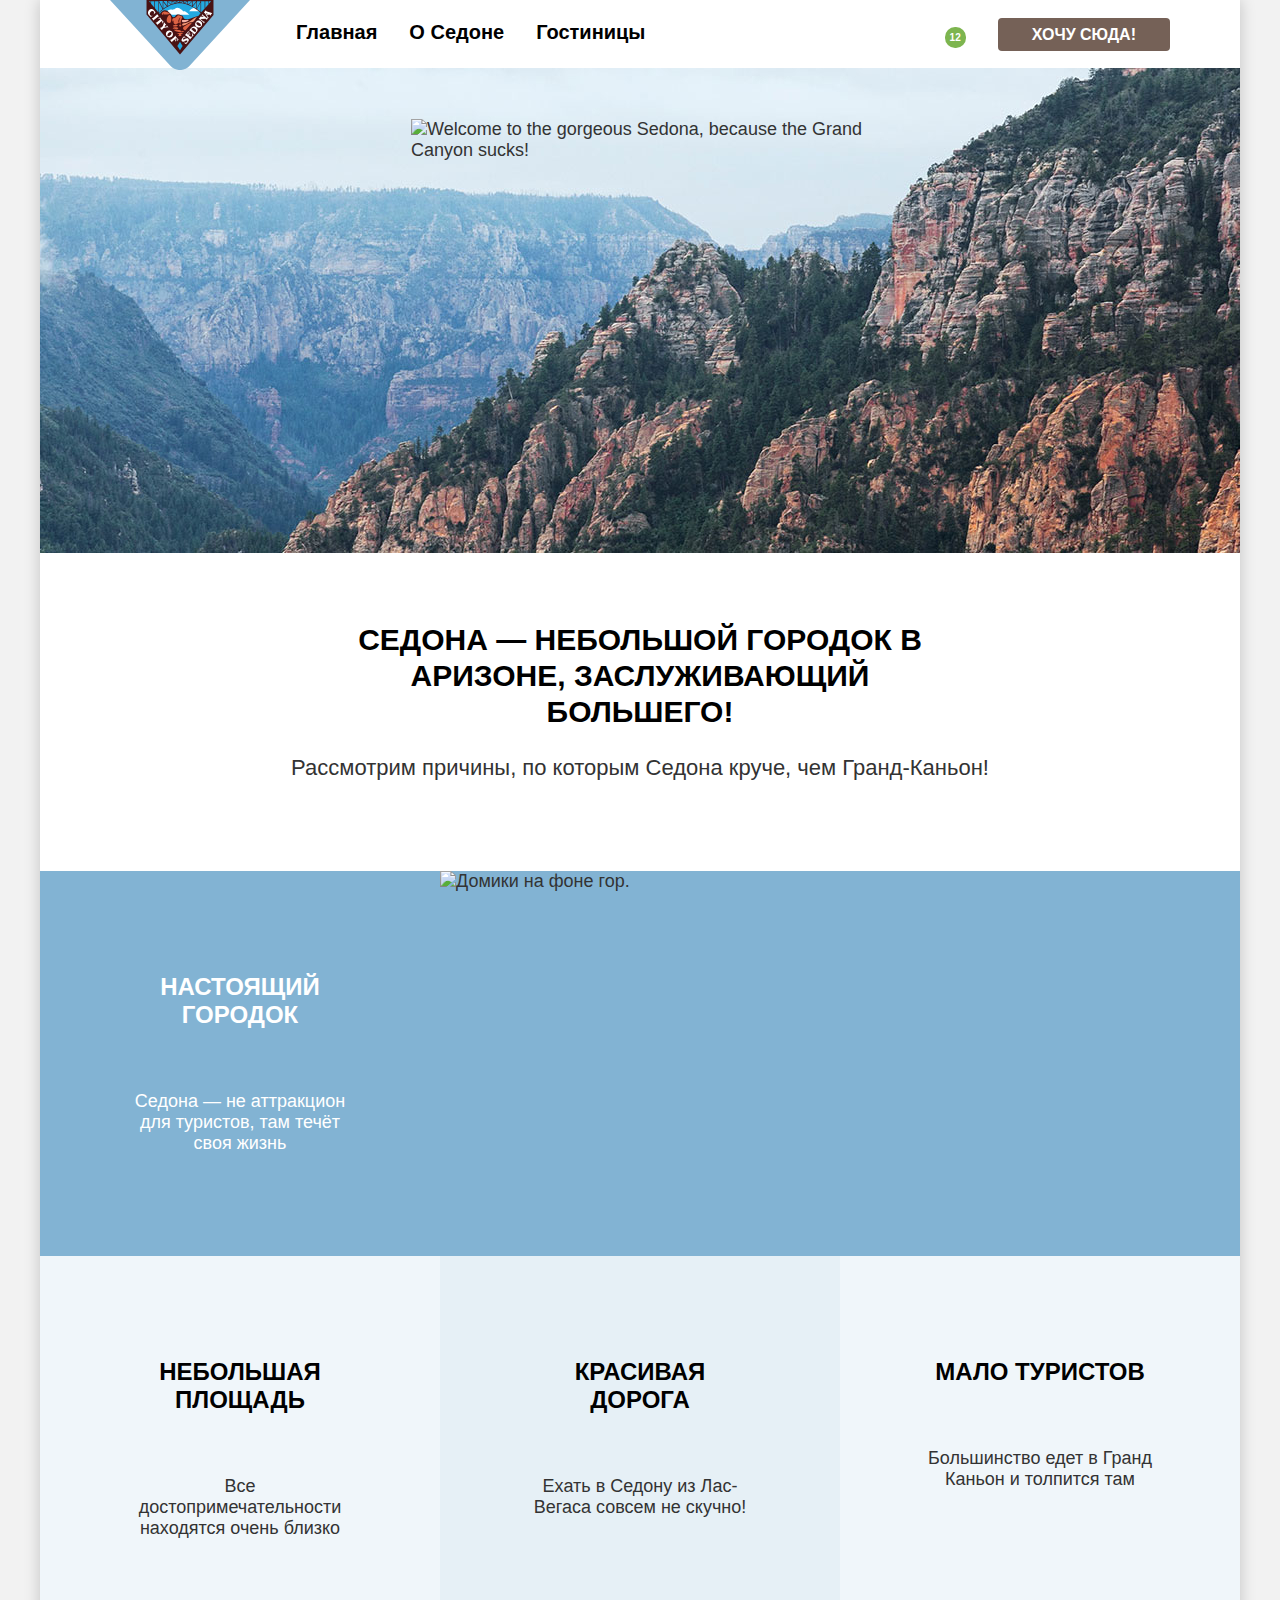
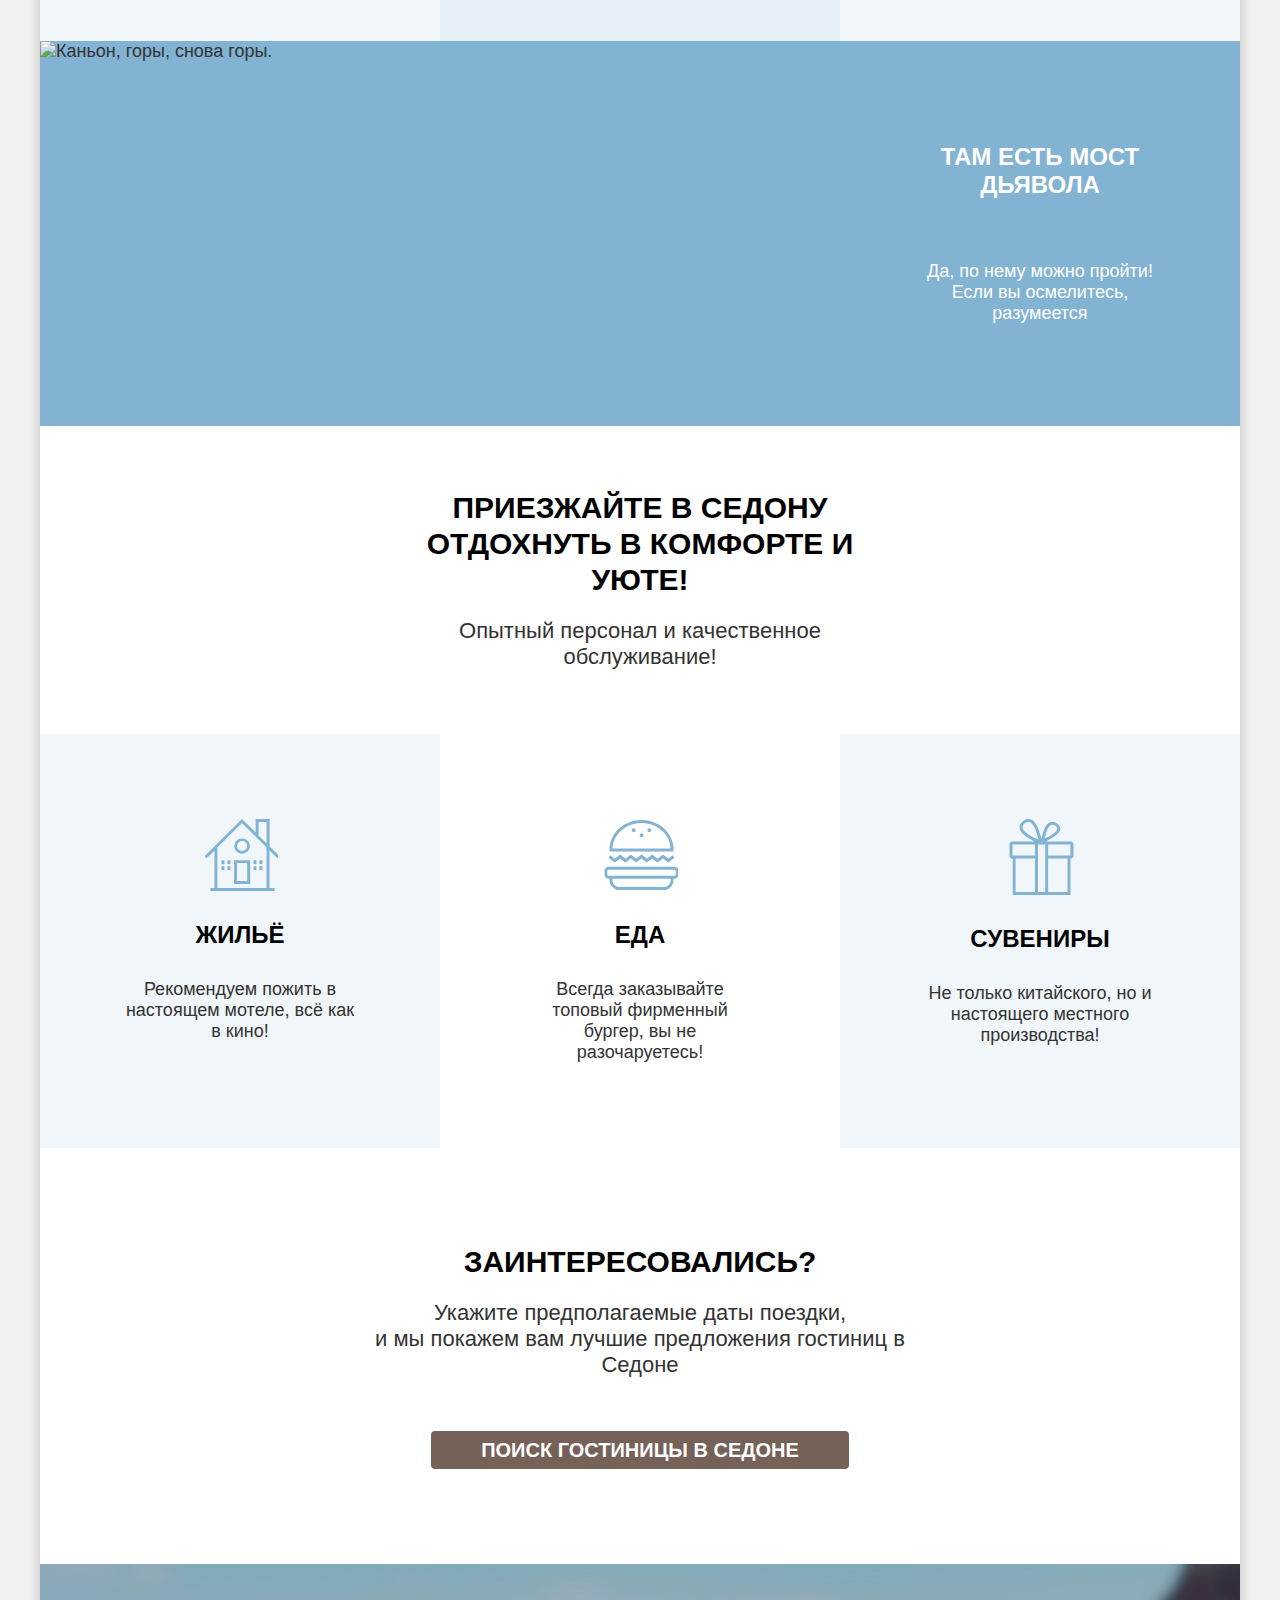
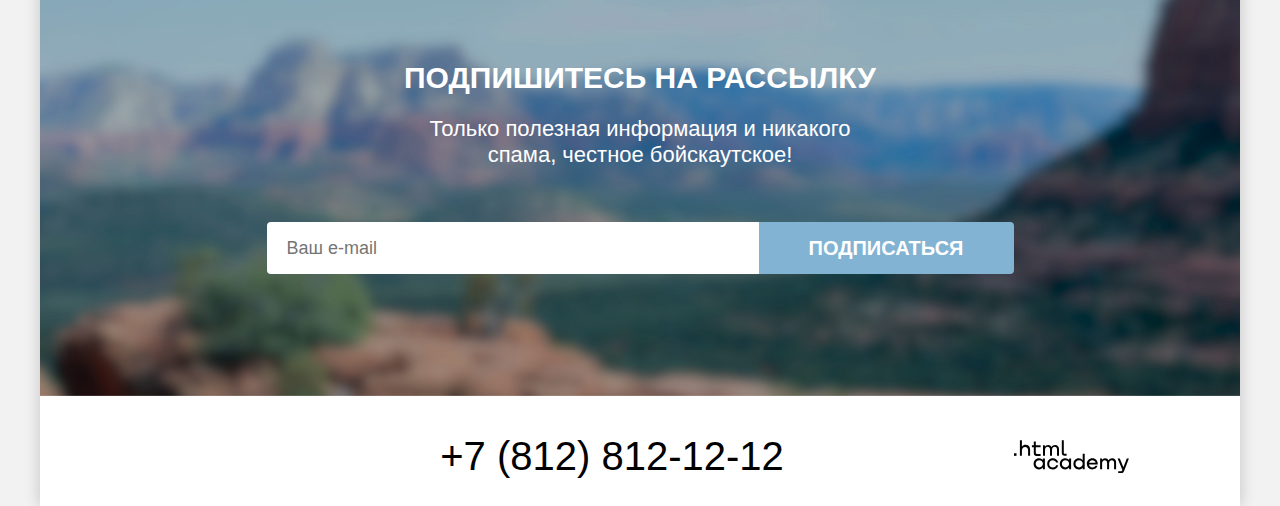
==== commit 376a8866: "Исправляет ошибки" ====
--- a/index.html
+++ b/index.html
@@ -175,7 +175,6 @@
           <a class="footer-phone" href="tel:+78128121212">+7 (812) 812-12-12</a>
           <a class="copyright" href="https://htmlacademy.ru/">
             <span class="visually-hidden">Логотип HTML Academy</span>
-            <img src="images/logo-htmlacademy.svg" width="115" height="33" alt="Логотип HTML Academy">
           </a>
         </div>
       </footer>
--- a/styles/styles.css
+++ b/styles/styles.css
@@ -394,7 +394,7 @@
 .subscribe-theme-custom {
     color: #FFFFFF;
     background-color: #83B3D333;
-    background-image: url(../images/subscribe-background.jpg);
+    background-image: url("../images/subscribe-background.jpg");
     background-size: cover;
     background-repeat: no-repeat;
 }
@@ -459,7 +459,7 @@
 .main-inner-bg {
     color: #FFFFFF;
     background-color: #756157;
-    background-image: url(../images/main-inner-background.jpg);
+    background-image: url("../images/main-inner-background.jpg");
     background-size: cover;
     background-repeat: no-repeat;
     padding: 35px 70px 70px;
@@ -667,6 +667,10 @@
     background-color: #68A2CA;
 }
 
+.pagination-link-action:focus {
+    background-color: #68A2CA;
+}
+
 .pagination-link-action:active {
     color: #FFFFFF4D;
     background-color: #82B3D3;
@@ -710,6 +714,18 @@
     text-align: center;
 }
 
+.footer-phone:hover {
+   color: #756157;
+}
+
+.footer-phone:focus {
+    color: #756157;
+}
+
+.footer-phone:active {
+    color: #7561574D;
+}
+
 .copyright {
     color: #000000;
     font-size: 20px;
@@ -718,3 +734,24 @@
     text-decoration: none;
     text-align: center;
 }
+
+.copyright {
+    content: " ";
+    display: block;
+    width: 115px;
+    height: 33px;
+    margin: 0 auto;
+    background-image: url("../images/logo-htmlacademy.svg");
+}
+
+.copyright:hover {
+    background-image: url("../images/logo-htmlacademy-hover.svg");
+}
+
+.copyright:focus {
+    background-image: url("../images/logo-htmlacademy-focus.svg");
+}
+
+.copyright:active {
+    background-image: url("../images/logo-htmlacademy-active.svg");
+}
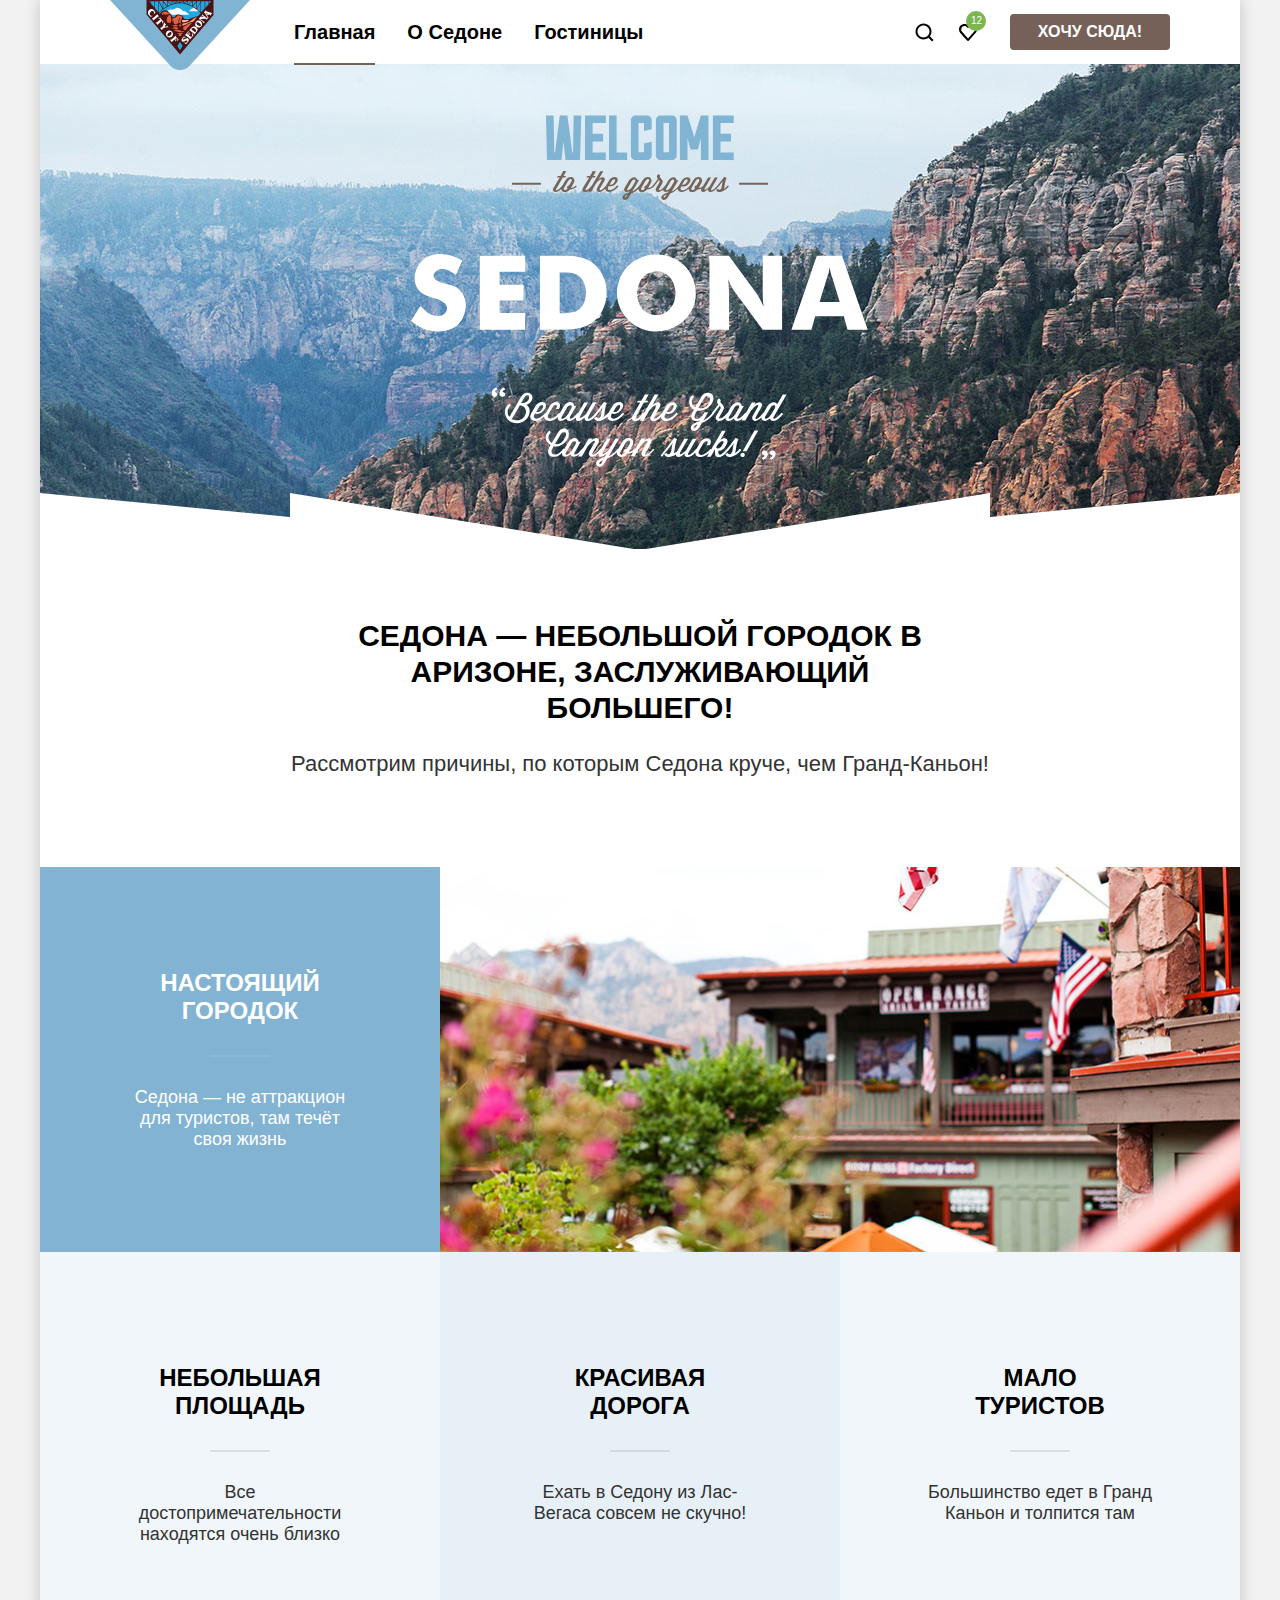
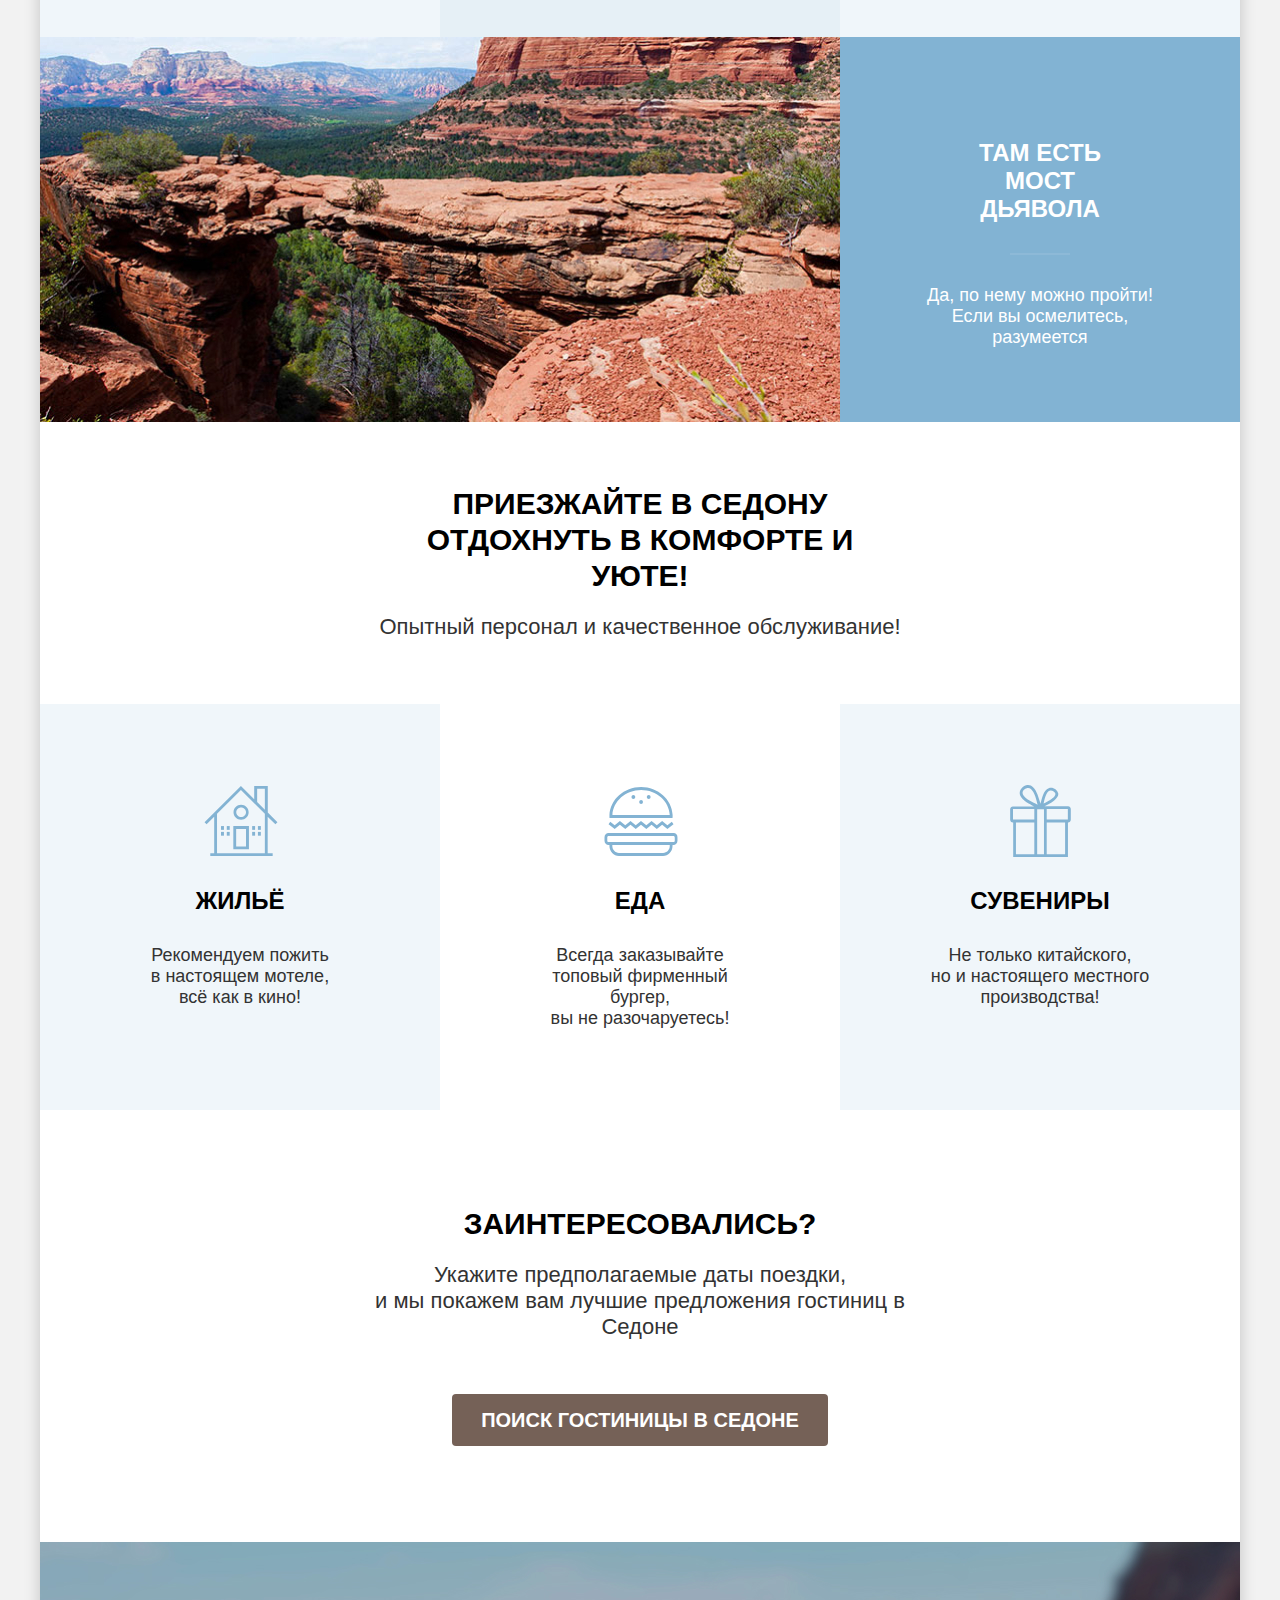
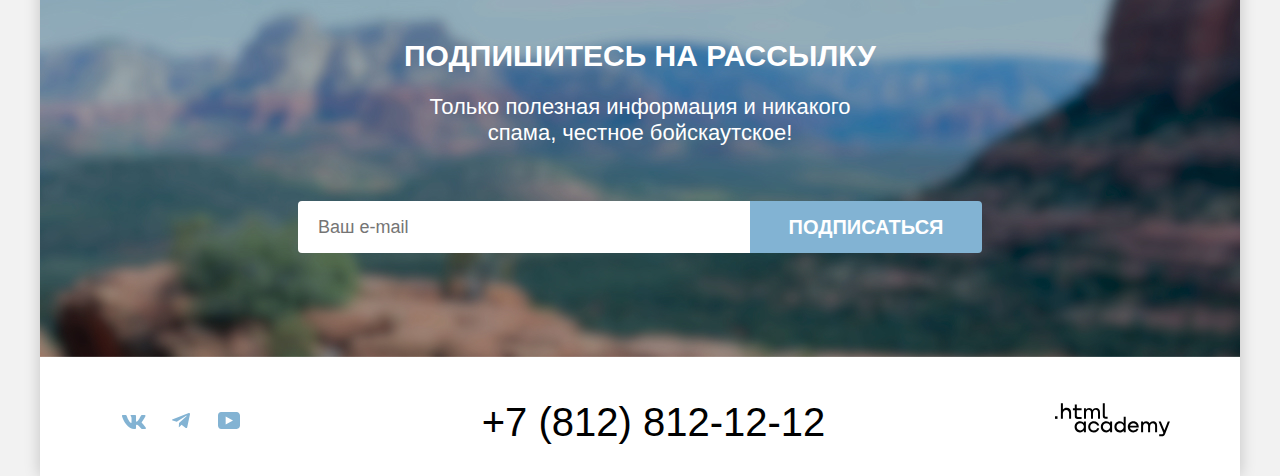
==== commit 3b57006d: "Merge pull request #1 from Polyana1/master" ====
--- a/index.html
+++ b/index.html
@@ -5,63 +5,75 @@
     <meta charset="utf-8">
     <title>Седона. Городок в Аризоне.</title>
     <link rel="stylesheet" href="styles/styles.css">
+    <link rel="icon" href="images/favicon.svg" type="image/x-icon">
   </head>
 
   <body>
     <div class="container">
+
+      <!--Шапка-->
       <header class="page-header" data-test="header">
-        <div class="page-header-content">
-          <a class="navigation-logo">
-            <img class="page-header-logo" src="images/logo.svg" width="140" height="70" alt="Логотип города Седона.">
-          </a>
-          <nav class="navigation">
-            <ul class="navigation-list">
-              <li class="navigation-item">
-                <a class="navigation-link navigation-link-current">Главная</a>
-              </li>
-              <li class="navigation-item">
-                <a class="navigation-link" href="#">О Седоне</a>
-              </li>
-              <li class="navigation-item">
-                <a class="navigation-link" href="catalog.html">Гостиницы</a>
-              </li>
-            </ul>
-          </nav>
-          <ul class="navigation-user">
-            <li class="navigation-user-item">
-              <a class="navigation-user-link navigation-user-link-search" href="#">
-                <span class="visually-hidden">Поиск</span>
-              </a>
-            </li>
-            <li class="navigation-user-item">
-              <a class="navigation-user-link navigation-user-link-favorite" href="#">
-                <span class="visually-hidden">В избранном</span>
-                <span class="favorites-counter">12</span>
-              </a>
-            </li>
-            <li class="navigation-user-item-button">
-              <a class="button header-button" href="#">Хочу сюда!</a>
+        <a class="header-logo-link">
+          <img class="header-logo-img" src="images/logo.svg" width="140" height="70" alt="Логотип города Седона.">
+        </a>
+        <nav class="navigation">
+          <ul class="navigation-list">
+            <li class="navigation-item">
+              <a class="navigation-link navigation-link-current" aria-current="page">Главная</a>
+            </li>
+            <li class="navigation-item">
+              <a class="navigation-link navigation-link-hover" href="#">О Седоне</a>
+            </li>
+            <li class="navigation-item">
+              <a class="navigation-link navigation-link-hover" href="catalog.html">Гостиницы</a>
             </li>
           </ul>
-        </div>
+        </nav>
+        <ul class="navigation-list user-navigation-list">
+          <li class="user-navigation-item">
+            <a class="user-link user-link-search" href="#">
+              <span class="visually-hidden">Поиск</span>
+              <svg width="20" height="20" viewBox="0 0 20 20" fill="none" xmlns="http://www.w3.org/2000/svg">
+                <path
+                  d="M19.5 18.0083L15.8 14.3287C16.8 13.0359 17.5 11.3453 17.5 9.4558C17.5 5.08011 13.9 1.5 9.5 1.5C5.1 1.5 1.5 5.17956 1.5 9.55525C1.5 13.9309 5.1 17.511 9.5 17.511C11.3 17.511 13 16.9144 14.4 15.8204L18.1 19.5L19.5 18.0083ZM9.5 15.5221C6.2 15.5221 3.5 12.837 3.5 9.55525C3.5 6.27348 6.2 3.5884 9.5 3.5884C12.8 3.5884 15.5 6.27348 15.5 9.55525C15.5 12.837 12.8 15.5221 9.5 15.5221Z"
+                  fill="black" />
+              </svg>
+            </a>
+          </li>
+          <li class="user-navigation-item">
+            <a class="user-link user-link-favorite" href="#">
+              <span class="visually-hidden">В избранном</span>
+              <svg width="20" height="20" viewBox="0 0 20 20" fill="none" xmlns="http://www.w3.org/2000/svg">
+                <path
+                  d="M9.9 19C9.6 19 9.3 18.9 9.1 18.6C3.7 12.5 2.4 11.1 2.1 10.7C1.4 9.8 1 8.6 1 7.4C1 4.4 3.4 2 6.5 2C7.8 2 9 2.5 10 3.3C11 2.5 12.3 2 13.5 2C16.5 2 19 4.4 19 7.4C19 8.7 18.5 9.9 17.7 10.8L10.7 18.7C10.5 18.9 10.3 19 9.9 19ZM3.9 9.5C4.2 9.9 7.4 13.5 10 16.4L16.2 9.4C16.7 8.9 16.9 8.2 16.9 7.4C16.9 5.6 15.4 4.1 13.6 4.1C12.6 4.1 11.6 4.6 10.9 5.4C10.6 5.7 10.3 5.8 10 5.8C9.7 5.8 9.4 5.6 9.2 5.4C8.5 4.6 7.5 4.1 6.5 4.1C4.7 4.1 3.2 5.6 3.2 7.4C3.1 8.3 3.5 9 3.9 9.5C3.8 9.5 3.8 9.5 3.9 9.5Z"
+                  fill="black" />
+              </svg>
+              <span class="favorites-counter">12</span>
+            </a>
+          </li>
+          <li class="user-navigation-item">
+            <a class="button button-brown header-button" href="#">Хочу сюда!</a>
+          </li>
+        </ul>
       </header>
 
-      <main class="main-index main-container" data-test="main">
+      <!--Основное содержание-->
+      <main class="main-container main-index" data-test="main">
         <h1 class="visually-hidden">Седона - городок в Аризоне</h1>
 
+        <!--Блок герой-->
         <section class="hero" data-test="hero">
           <h2 class="visually-hidden">Главный герой городок Седона</h2>
           <img class="hero-img" src="images/welcome.svg" width="458" height="352"
             alt="Welcome to the gorgeous Sedona, because the Grand Canyon sucks!">
         </section>
 
+        <!--Блок преимуществ-->
         <section class="advantages" data-test="advantages">
           <h2 class="visually-hidden">Преимущества</h2>
-          <div class="advantages-description">
-            <p class="advantages-subtitle">Седона — небольшой городок в Аризоне, заслуживающий большего!</p>
-            <p class="advantages-subtitle-description">Рассмотрим причины, по которым Седона круче, чем Гранд-Каньон!
-            </p>
-          </div>
+          <p class="advantages-subtitle">Седона — небольшой городок в Аризоне, заслуживающий большего!</p>
+          <p class="advantages-subtitle-description">Рассмотрим причины, по которым Седона круче, чем Гранд-Каньон!
+          </p>
           <ul class="advantages-list">
             <li class="advantages-item advantages-item-wide-dark">
               <div class="advantages-item-text">
@@ -72,26 +84,26 @@
                 alt="Домики на фоне гор.">
             </li>
             <li class="advantages-item advantages-item-wide-light">
-              <div class="advantages-item-text">
+              <div class="advantages-item-text item-text">
                 <h3 class="advantages-item-title">Небольшая площадь</h3>
                 <p class="advantages-item-description">Все достопримечательности находятся очень близко</p>
               </div>
             </li>
             <li class="advantages-item advantages-item-wide-medium">
-              <div class="advantages-item-text">
+              <div class="advantages-item-text item-text">
                 <h3 class="advantages-item-title">Красивая дорога</h3>
                 <p class="advantages-item-description">Ехать в Седону из Лас-Вегаса совсем не скучно!</p>
               </div>
             </li>
             <li class="advantages-item advantages-item-wide-light">
-              <div class="advantages-item-text">
+              <div class="advantages-item-text item-text">
                 <h3 class="advantages-item-title">Мало туристов</h3>
                 <p class="advantages-item-description">Большинство едет в Гранд Каньон и толпится там</p>
               </div>
             </li>
             <li class="advantages-item advantages-item-wide-dark advantages-item-reverse">
               <div class="advantages-item-text">
-                <h3 class="advantages-item-title">Там есть мост дьявола</h3>
+                <h3 class="advantages-item-title">Там есть<br> мост дьявола</h3>
                 <p class="advantages-item-description">Да, по нему можно пройти! Если вы осмелитесь, разумеется</p>
               </div>
               <img class="advantages-item-img" src="images/photo-2.jpg" width="800" height="385"
@@ -100,45 +112,48 @@
           </ul>
         </section>
 
+        <!--Инфраструктура-->
         <section class="infrastructure">
           <h2 class="visually-hidden">Инфраструктура</h2>
-          <div class="infrastructure-description">
-            <p class="infrastructure-subtitle">Приезжайте в Седону отдохнуть в комфорте и уюте!</p>
-            <p class="infrastructure-subtitle-description">Опытный персонал и качественное обслуживание!</p>
-          </div>
+          <p class="infrastructure-subtitle">Приезжайте в Седону отдохнуть в комфорте и уюте!</p>
+          <p class="infrastructure-subtitle-description">Опытный персонал и качественное обслуживание!</p>
           <ul class="infrastructure-list">
             <li class="infrastructure-item">
               <div class="infrastructure-item-text">
-                <h3 class="infrastructure-item-title advantages-icon-house">Жильё</h3>
-                <p class="infrastructure-item-description">Рекомендуем пожить в настоящем мотеле, всё как в кино!</p>
+                <h3 class="infrastructure-item-title infrastructure-icon infrastructure-icon-house">Жильё</h3>
+                <p class="infrastructure-item-description">Рекомендуем пожить<br> в настоящем мотеле,<br> всё как в
+                  кино!</p>
               </div>
             </li>
             <li class="infrastructure-item infrastructure-item-background-none">
               <div class="infrastructure-item-text">
-                <h3 class="infrastructure-item-title advantages-icon-food">Еда</h3>
-                <p class="infrastructure-item-description">Всегда заказывайте топовый фирменный бургер, вы не
+                <h3 class="infrastructure-item-title infrastructure-icon infrastructure-icon-food">Еда</h3>
+                <p class="infrastructure-item-description">Всегда заказывайте<br> топовый фирменный бургер,<br> вы не
                   разочаруетесь!
                 </p>
               </div>
             </li>
             <li class="infrastructure-item">
               <div class="infrastructure-item-text">
-                <h3 class="infrastructure-item-title advantages-icon-gift">Сувениры</h3>
-                <p class="infrastructure-item-description">Не только китайского, но и настоящего местного производства!
+                <h3 class="infrastructure-item-title infrastructure-icon infrastructure-icon-gift">Сувениры</h3>
+                <p class="infrastructure-item-description">Не только китайского,<br> но и настоящего местного<br>
+                  производства!
                 </p>
               </div>
             </li>
           </ul>
         </section>
 
+        <!--Блок поиска-->
         <section class="search" id="search" data-test="search">
           <h2 class="visually-hidden">Поиск гостиниц в Седоне</h2>
           <p class="search-subtitle">Заинтересовались?</p>
           <p class="search-description">Укажите предполагаемые даты поездки, <br>
             и мы покажем вам лучшие предложения гостиниц в Седоне</p>
-          <a class="button search-button" href="#">Поиск гостиницы в Седоне</a>
-        </section>
-
+          <a class="button button-brown search-button" href="#">Поиск гостиницы в Седоне</a>
+        </section>
+
+        <!--Блок подписки на рассылку-->
         <section class="subscribe subscribe-theme-custom" data-test="subscribe">
           <h2 class="visually-hidden">Подписка на рассылку сайта Седона</h2>
           <p class="subscribe-subtitle">Подпишитесь на рассылку</p>
@@ -151,34 +166,159 @@
             <button class="button subscribe-button" type="submit">Подписаться</button>
           </form>
         </section>
+
       </main>
 
+      <!--Подвал-->
       <footer class="page-footer" data-test="footer">
-        <div class="page-footer-content">
-          <ul class="footer-social-list">
-            <li class="footer-social-item">
-              <a class="footer-social-link" href="https://vc.com/htmlacademy">
-                <span class="visually-hidden">ВКонтакте</span>
-              </a>
-            </li>
-            <li class="footer-social-item">
-              <a class="footer-social-link" href="https://t.me/htmlacademy">
-                <span class="visually-hidden">Телеграм</span>
-              </a>
-            </li>
-            <li class="footer-social-item">
-              <a class="footer-social-link" href="https://www.youtube/user/htmlacademy">
-                <span class="visually-hidden">YouTube</span>
-              </a>
-            </li>
-          </ul>
-          <a class="footer-phone" href="tel:+78128121212">+7 (812) 812-12-12</a>
-          <a class="copyright" href="https://htmlacademy.ru/">
-            <span class="visually-hidden">Логотип HTML Academy</span>
-          </a>
-        </div>
+        <ul class="social-list">
+          <li class="social-item">
+            <a class="social-item-link" href="https://vc.com/htmlacademy">
+              <svg class="social-item-link-icon" aria-hidden="true" focusable="false" width="24" height="14"
+                viewBox="0 0 24 14" xmlns="http://www.w3.org/2000/svg">
+                <path fill-rule="evenodd" clip-rule="evenodd"
+                  d="M23.45 0.948C23.616 0.402 23.45 0 22.655 0H20.03C19.362 0 19.054 0.347 18.887 0.73C18.887 0.73 17.552 3.926 15.661 6.002C15.049 6.604 14.771 6.795 14.437 6.795C14.27 6.795 14.019 6.604 14.019 6.057V0.948C14.019 0.292 13.835 0 13.279 0H9.151C8.734 0 8.483 0.304 8.483 0.593C8.483 1.214 9.429 1.358 9.526 3.106V6.904C9.526 7.737 9.373 7.888 9.039 7.888C8.149 7.888 5.984 4.677 4.699 1.003C4.45 0.288 4.198 0 3.527 0H0.9C0.15 0 0 0.347 0 0.73C0 1.412 0.89 4.8 4.145 9.281C6.315 12.341 9.37 14 12.153 14C13.822 14 14.028 13.632 14.028 12.997V10.684C14.028 9.947 14.186 9.8 14.715 9.8C15.105 9.8 15.772 9.992 17.33 11.467C19.11 13.216 19.403 14 20.405 14H23.03C23.78 14 24.156 13.632 23.94 12.904C23.702 12.18 22.852 11.129 21.725 9.882C21.113 9.172 20.195 8.407 19.916 8.024C19.527 7.533 19.638 7.314 19.916 6.877C19.916 6.877 23.116 2.451 23.449 0.948H23.45Z" />
+              </svg>
+              <span class="visually-hidden">ВКонтакте</span>
+            </a>
+          </li>
+          <li class="social-item">
+            <a class="social-item-link" href="https://t.me/htmlacademy">
+              <svg class="social-item-link-icon" aria-hidden="true" focusable="false" width="18" height="16"
+                viewBox="0 0 18 16" xmlns="http://www.w3.org/2000/svg">
+                <path
+                  d="M16.785 0.0992597L0.840489 6.24776C-0.247661 6.68481 -0.241365 7.29184 0.640845 7.56253L4.73445 8.83953L14.2058 2.8637C14.6537 2.59121 15.0629 2.7378 14.7265 3.03636L7.05283 9.96185H7.05103L7.05283 9.96275L6.77045 14.1823C7.18413 14.1823 7.36669 13.9925 7.59871 13.7686L9.58705 11.8351L13.7229 14.89C14.4855 15.31 15.0332 15.0941 15.2229 14.1841L17.9379 1.38885C18.2158 0.274623 17.5126 -0.229883 16.785 0.0992597Z" />
+              </svg>
+              <span class="visually-hidden">Телеграм</span>
+            </a>
+          </li>
+          <li class="social-item">
+            <a class="social-item-link" href="https://www.youtube/user/htmlacademy">
+              <svg class="social-item-link-icon" aria-hidden="true" focusable="false" width="22" height="17"
+                viewBox="0 0 22 17" xmlns="http://www.w3.org/2000/svg">
+                <path
+                  d="M18.607 0H3.17413C1.31343 0 0 1.59375 0 3.4V13.4937C0 15.4062 1.31343 17 3.17413 17H18.8259C20.4677 17 22 15.4062 22 13.6V3.4C21.7811 1.59375 20.4677 0 18.607 0ZM7.66169 12.5375V4.4625L14.995 8.5L7.66169 12.5375Z" />
+              </svg>
+              <span class="visually-hidden">YouTube</span>
+            </a>
+          </li>
+        </ul>
+        <a class="footer-phone" href="tel:+78128121212">+7 (812) 812-12-12</a>
+        <a class="htmlacademy-link" href="https://htmlacademy.ru/">
+          <svg class="htmlacademy-link-img" role="img" aria-label="Логотип HTML Academy" width="115" height="34"
+            viewBox="0 0 115 34" xmlns="http://www.w3.org/2000/svg">
+            <path d="M0 13.2564V15.8564H2.5V13.2564H0Z" />
+            <path
+              d="M11.6 4.85645C10 4.85645 8.8 5.55645 8 6.55645H7.9V0.356445H5.9V15.8564H7.9V10.5564C7.9 8.45645 9.2 6.95645 11.2 6.95645C13 6.95645 14.1 8.35645 14.1 10.1564V15.8564H16.1V9.75644C16.2 6.75644 14.3 4.85645 11.6 4.85645Z" />
+            <path
+              d="M26.6 5.15645H21.8V1.45645H19.8V5.25645H17.9V7.25645H19.8V13.2564C19.8 14.9564 20.8 15.9564 22.5 15.9564H26.6V13.9564H22.9C22.2 13.9564 21.8 13.5564 21.8 12.8564V7.15645H26.6V5.15645Z" />
+            <path
+              d="M41.1 4.95645C39.5 4.95645 38.2 5.75644 37.6 7.05645H37.5C36.9 5.85645 35.7 4.95645 34.1 4.95645C32.7 4.95645 31.6 5.75645 31 6.75645H30.9V5.15645H29V15.7564H31V10.3564C31 8.35645 32 6.85645 33.6 6.85645C35.1 6.85645 36 7.85645 36 9.45645V15.7564H38V10.1564C38 7.75645 39.4 6.85645 40.6 6.85645C42.1 6.85645 43 7.85645 43 9.45645V15.7564H45V9.25644C45.1 6.75644 43.6 4.95645 41.1 4.95645Z" />
+            <path
+              d="M47.8 13.0564C47.8 14.7564 48.8 15.7564 50.6 15.7564H52.6V13.7564H50.9C50.2 13.7564 49.8 13.3564 49.8 12.6564V0.356445H47.8V13.0564Z" />
+            <path
+              d="M28.9 20.0564C28 18.9564 26.7 18.2564 25 18.2564C21.9 18.2564 19.6 20.5564 19.6 23.8564C19.6 27.1564 21.9 29.4564 25 29.4564C26.8 29.4564 28 28.6564 28.8 27.5564H28.9V29.1564H30.9V18.5564H28.9V20.0564ZM25.3 27.4564C23.1 27.4564 21.7 25.8564 21.7 23.8564C21.7 21.8564 23.1 20.2564 25.3 20.2564C27.5 20.2564 28.9 21.8564 28.9 23.8564C28.9 25.7564 27.5 27.4564 25.3 27.4564Z" />
+            <path
+              d="M44.2 22.3564C43.7 19.9564 41.6 18.2564 38.8 18.2564C35.4 18.2564 33.2 20.7564 33.2 23.8564C33.2 26.9564 35.4 29.4564 38.8 29.4564C41.6 29.4564 43.7 27.6564 44.2 25.2564H42.1C41.7 26.5564 40.4 27.5564 38.8 27.5564C36.6 27.5564 35.2 25.9564 35.2 23.9564C35.2 21.9564 36.6 20.3564 38.8 20.3564C40.4 20.3564 41.6 21.3564 42.1 22.5564H44.2V22.3564Z" />
+            <path
+              d="M55.1 20.0564C54.2 18.9564 52.9 18.2564 51.2 18.2564C48.1 18.2564 45.8 20.5564 45.8 23.8564C45.8 27.1564 48.1 29.4564 51.2 29.4564C53 29.4564 54.2 28.6564 55 27.5564H55.1V29.1564H57.1V18.5564H55.1V20.0564ZM51.5 27.4564C49.3 27.4564 47.9 25.8564 47.9 23.8564C47.9 21.8564 49.3 20.2564 51.5 20.2564C53.7 20.2564 55.1 21.8564 55.1 23.8564C55.1 25.7564 53.6 27.4564 51.5 27.4564Z" />
+            <path
+              d="M68.7 20.1564C67.8 19.0564 66.5 18.2564 64.8 18.2564C61.7 18.2564 59.4 20.5564 59.4 23.8564C59.4 27.1564 61.6 29.4564 64.8 29.4564C66.5 29.4564 67.8 28.6564 68.6 27.6564H68.7V29.1564H70.7V13.7564H68.7V20.1564ZM65.1 27.4564C62.9 27.4564 61.5 25.8564 61.5 23.8564C61.5 21.8564 62.9 20.2564 65.1 20.2564C67.3 20.2564 68.7 21.8564 68.7 23.8564C68.6 25.8564 67.2 27.4564 65.1 27.4564Z" />
+            <path
+              d="M78.3 18.2564C75 18.2564 72.8 20.7564 72.8 23.8564C72.8 26.8564 74.9 29.4564 78.3 29.4564C80.8 29.4564 82.8 28.1564 83.5 25.8564H81.4C80.9 26.8564 79.8 27.4564 78.4 27.4564C76.5 27.4564 75.1 26.1564 75 24.5564H83.8C84 20.9564 81.8 18.2564 78.3 18.2564ZM78.3 20.1564C80 20.1564 81.3 21.1564 81.6 22.7564H75.1C75.4 21.2564 76.6 20.1564 78.3 20.1564Z" />
+            <path
+              d="M98.2 18.2564C96.6 18.2564 95.3 19.0564 94.6 20.2564H94.5C93.9 19.0564 92.7 18.2564 91.1 18.2564C89.7 18.2564 88.6 18.9564 88 20.0564V18.5564H86.1V29.1564H88.1V23.7564C88.1 21.7564 89.1 20.3564 90.7 20.2564C92.2 20.2564 93.1 21.2564 93.1 22.8564V29.1564H95.1V23.5564C95.1 21.1564 96.5 20.2564 97.7 20.2564C99.2 20.2564 100.1 21.2564 100.1 22.8564V29.1564H102.1V22.6564C102.2 20.0564 100.7 18.2564 98.2 18.2564Z" />
+            <path
+              d="M109.4 27.3564L105.8 18.4564H103.6L108.4 30.0564C108.1 30.9564 107.7 31.2564 106.7 31.2564H104.2V33.2564H106.7C108.5 33.2564 109.5 32.4564 110.2 30.6564L114.9 18.4564H112.8L109.4 27.3564Z" />
+          </svg>
+          <span class="visually-hidden">Логотип HTML Academy</span>
+        </a>
       </footer>
+
     </div>
+
+    <div class="modal-container modal-container-close" id="modal" data-test="modal">
+      <div class="modal modal-search">
+        <button class="modal-close-button">
+          <span class="visually-hidden">Закрыть</span>
+        </button>
+        <section class="modal-content">
+          <h2 class="modal-title">Поиск гостиницы в Седоне</h2>
+          <form action="https://echo.htmlacademy.ru/" class="modal-form" method="post">
+            <p class="modal-form-date">
+              <label class="modal-label" for="checkin-input">Дата заезда:</label>
+              <input type="text" class="modal-input modal-input-date" name="checkin-date" value="27 апреля 2020"
+                id="checkin-input" placeholder="Укажите дату" required>
+              <span class="warning warning-close">Мы не можем отправить вас в прошлое.</span>
+            </p>
+
+            <p class="modal-form-date">
+              <label class="modal-label" for="checkout-input">Дата выезда:</label>
+              <input type="text" class="modal-input modal-input-date" name="checkout-date" value="1 сентября 2023"
+                id="checkout-input" placeholder="Укажите дату" required>
+              <span class="message message-close">На эти даты есть свободные номера. Пока есть.</span>
+            </p>
+
+            <div class="visitors-input-wrapper">
+              <div class="modal-form-adults">
+                <label class="modal-label modal-label-adults" for="adults-input">Взрослые:</label>
+                <div class="count-control-wrapper">
+                  <button type="button" class="guests-count-control adults-count-control-down">
+                    <svg class="guests-count-control-icon" xmlns="http://www.w3.org/2000/svg" width="20" height="20"
+                      fill="none" viewBox="0 0 20 20">
+                      <path fill="#000" d="M3 9v2h14V9H3Z" />
+                    </svg>
+                  </button>
+                  <input type="number" class="modal-input-count modal-input-adults-count" value="2" name="adults-count"
+                    id="adults-input" required>
+                  <button type="button" class="guests-count-control adults-count-control-up">
+                    <svg class="guests-count-control-icon" xmlns="http://www.w3.org/2000/svg" width="20" height="20"
+                      fill="currentColor" viewBox="0 0 20 20">
+                      <path fill="#000" d="M17 9h-6V3H9v6H3v2h6v6h2v-6h6V9Z" />
+                    </svg>
+                  </button>
+                </div>
+              </div>
+              <div class="modal-form-childrens">
+                <div class="modal-label">
+                  <label class="field-group-label" for="childrens-input">Дети:</label>
+                  <span class="tooltip">
+                    <button class="tooltip-toggle" type="button" aria-labelledby="tooltip-label-date">
+                      <svg class="tooltip-icon" width="20" height="20" viewBox="0 0 20 20" fill="none"
+                        xmlns="http://www.w3.org/2000/svg">
+                        <path fill-rule="evenodd" clip-rule="evenodd" d="M9 4H11V6H9V4ZM11 16H9V7H11V16Z"
+                          fill="white" />
+                      </svg>
+                    </button>
+                    <span class="tooltip-text" role="tooltip" id="tooltip-label-date">Укажите количество детей, которые
+                      будут с вами, возраст
+                      которых от 6 до 18 лет. Дети до 6 лет размещаются бесплатно.</span>
+                  </span>
+                  <div class="count-control-wrapper count-control-wrapper-children">
+                    <button type="button" class="guests-count-control childrens-count-control-down">
+                      <svg class="guests-count-control-icon" xmlns="http://www.w3.org/2000/svg" width="20" height="20"
+                        fill="none" viewBox="0 0 20 20">
+                        <path fill="#000" d="M3 9v2h14V9H3Z" />
+                      </svg>
+                    </button>
+                    <input type="number" class="modal-input-count modal-input-childrens-count" value="2"
+                      name="childrens-count" id="childrens-input" required>
+                    <button type="button" class="guests-count-control childrens-count-control-up">
+                      <svg class="guests-count-control-icon" xmlns="http://www.w3.org/2000/svg" width="20" height="20"
+                        fill="none" viewBox="0 0 20 20">
+                        <path fill="#000" d="M17 9h-6V3H9v6H3v2h6v6h2v-6h6V9Z" />
+                      </svg>
+                    </button>
+                  </div>
+                </div>
+              </div>
+            </div>
+            <button class="button modal-button" type="submit">Найти</button>
+          </form>
+        </section>
+      </div>
+    </div>
+
   </body>
 
 </html>
--- a/styles/styles.css
+++ b/styles/styles.css
@@ -1,17 +1,24 @@
+/*
+* Prefixed by https://autoprefixer.github.io
+* PostCSS: v8.4.14,
+* Autoprefixer: v10.4.7
+* Browsers: > 2%,last 1 version
+*/
+
 @font-face {
     font-family: "PT Sans";
     font-style: normal;
     font-weight: 400;
+    font-display: swap;
     src: url("../fonts/ptsans-400.woff2") format("woff2");
-    font-display: swap;
 }
 
 @font-face {
     font-family: "PT Sans";
     font-style: normal;
     font-weight: 700;
+    font-display: swap;
     src: url("../fonts/ptsans-700.woff2") format("woff2");
-    font-display: swap;
 }
 
 .html {
@@ -19,10 +26,10 @@
 }
 
 body {
-    margin: 0;
     display: flex;
     flex-direction: column;
     min-height: 100%;
+    margin: 0;
     font-family: "PT Sans", sans-serif;
     font-size: 18px;
     line-height: 21px;
@@ -37,7 +44,6 @@
     margin: 0 auto;
     background-color: #FFFFFF;
     box-shadow: 0 0 15px 0 #00000033;
-
 }
 
 .visually-hidden {
@@ -48,107 +54,218 @@
     border: 0;
     padding: 0;
     white-space: nowrap;
+    -webkit-clip-path: inset(100%);
     clip-path: inset(100%);
     clip: rect(0 0 0 0);
     overflow: hidden;
 }
 
 .button {
-    margin: 0;
-    padding: 0;
+    display: inline-block;
+    box-sizing: border-box;
+    width: 140px;
+    height: 36px;
+    padding: 8px 0;
     font-family: inherit;
     font-size: 16px;
     line-height: 20px;
     font-weight: 700;
+    text-align: center;
     color: #FFFFFF;
-    text-align: center;
+    background-color: #82b3d3;
+    border: none;
+    border-radius: 4px;
+    text-decoration: none;
     text-transform: uppercase;
-    text-decoration: none;
-    border-radius: 4px;
-    border: none;
+    cursor: pointer;
+}
+
+.button:not(:disabled):hover,
+.button:not(:disabled):focus {
+    background-color: #68a2ca;
+}
+
+.button:not(:disabled):active {
+    color: #FFFFFF4D;
+    background-color: #82b3d3;
+}
+
+.button:disabled {
+    background-color: #e5e5e5;
+}
+
+.button-brown {
+    background-color: #756157;
+}
+
+.button-brown:not(:disabled):hover,
+.button-brown:not(:disabled):focus {
+    background-color: #615048;
+}
+
+.button-brown:not(:disabled):active {
+    background-color: #756157;
+}
+
+.button-green {
+    background-color: #7DB54F;
+}
+
+.button-green:not(:disabled):hover,
+.button-green:not(:disabled):focus {
+    background-color: #6C9E42;
+}
+
+.button-green:not(:disabled):active {
+    background-color: #7DB54F;
+}
+
+.button-transparent {
+    background-color: transparent;
+}
+
+.button-transparent:not(:disabled):hover {
+    opacity: 0.6;
+    background-color: transparent;
+}
+
+.button-transparent:not(:disabled):focus {
+    background-color: transparent;
+}
+
+.button-transparent:not(:disabled):active {
+    opacity: 0.3;
+    background-color: transparent;
+}
+
+.button-transparent:disabled {
+    opacity: 0.1;
+    background-color: transparent;
 }
 
 /*Шапка*/
 .page-header {
+    position: relative;
     padding: 0 70px;
-}
-
-.page-header-content {
-    display: flex;
-    align-items: start;
-    color: #000000;
-}
-
-.navigation-logo {
-    margin-right: 30px;
-    align-self: flex-start;
+    display: flex;
+    color: #000000;
+}
+
+.header-logo-link {
     margin-bottom: -6px;
-}
-
-.page-header-logo {
+    margin-right: 28px;
+}
+
+.header-logo-img {
     display: block;
-    box-sizing: border-box;
+    width: 140px;
 }
 
 .navigation-list {
-    margin: 0;
-    padding: 0;
-    list-style: none;
-    display: flex;
-    align-items: center;
+    display: flex;
+    flex-wrap: wrap;
+    width: 548px;
+    margin: 0;
+    padding: 0;
+    list-style-type: none;
 }
 
 .navigation-item {
-    padding: 20px 16px;
+    position: relative;
+    padding: 0 16px;
 }
 
 .navigation-link {
+    position: relative;
+    display: block;
+    padding: 20px 0;
+    font-family: "PT Sans", sans-serif;
     font-size: 20px;
     line-height: 24px;
     font-weight: 700;
+    text-align: center;
     color: #000000;
     text-decoration: none;
 }
 
-.navigation-user {
-    margin: 0;
-    padding: 0;
-    display: flex;
-    align-items: center;
+.navigation-link-hover::before {
+    content: "";
+    position: absolute;
+    display: block;
+    width: 100%;
+    height: 2px;
+    bottom: -1px;
+    background-color: #756257;
+    -webkit-transform: scaleX(0);
+    transform: scaleX(0);
+    transition: -webkit-transform 0.3s ease;
+    transition: transform 0.3s ease;
+    transition: transform 0.3s ease, -webkit-transform 0.3s ease;
+}
+
+.navigation-link-hover:hover::before {
+    -webkit-transform: scaleX(1);
+    transform: scaleX(1);
+}
+
+.navigation-link-current::after {
+    content: "";
+    position: absolute;
+    display: block;
+    width: 100%;
+    height: 2px;
+    bottom: -1px;
+    background-color: #756257;
+    -webkit-transform: scaleX(1);
+    transform: scaleX(1);
+}
+
+.user-navigation-list {
+    width: auto;
     margin-left: auto;
-    list-style: none;
-}
-
-.navigation-user-item {
-    padding: 22px 12px;
-}
-
-.navigation-user-item-button {
-    margin-left: 20px;
-}
-
-.navigation-user-link {
+    max-width: 312px;
+}
+
+.user-navigation-item {
+    position: relative;
+}
+
+.user-link {
+    position: relative;
+    display: block;
+    padding: 22px 12px 17px;
+    font-family: "PT Sans", sans-serif;
     font-size: 20px;
     line-height: 24px;
     font-weight: 700;
     text-align: center;
     color: #000000;
     text-decoration: none;
+    min-width: 20px;
+    min-height: 20px;
 }
 
 .favorites-counter {
+    position: absolute;
+    display: inline-block;
+    box-sizing: border-box;
+    top: 11px;
+    right: 4px;
+    padding: 5px;
+    width: 20px;
+    height: 20px;
     font-size: 10px;
     line-height: 10px;
-    text-align: center;
+    font-weight: 400;
+    text-align: center;
+    border-radius: 10px;
     color: #FFFFFF;
     background-color: #7DB54F;
-    padding: 5px;
-    border-radius: 10px;
 }
 
 .header-button {
-    background-color: #756157;
-    padding: 8px 34px;
+    width: 160px;
+    margin: 14px 0 14px 20px;
 }
 
 /*Основное содержание*/
@@ -158,12 +275,13 @@
 
 /*Блок герой*/
 .hero {
+    min-height: 485px;
     color: #333333;
     background-color: #83B3D333;
     background-image: url("../images/divider.svg"), url("../images/hero-background.jpg");
     background-size: 100% auto, cover;
     background-repeat: no-repeat;
-    background-position: left bottom, left top;
+    background-position: left bottom -1px, left top;
 }
 
 .hero-img {
@@ -173,14 +291,9 @@
 }
 
 /*Блок преимуществ*/
-.advantages-description {
-    margin: 69px 0 90px;
-}
-
 .advantages-subtitle {
-    margin: 0 290px;
-    padding: 0;
-    margin-bottom: 25px;
+    margin: 69px 290px 25px;
+    padding: 0;
     color: #000000;
     font-size: 30px;
     line-height: 36px;
@@ -192,6 +305,7 @@
 .advantages-subtitle-description {
     margin: 0;
     padding: 0;
+    margin-bottom: 90px;
     font-size: 22px;
     line-height: 26px;
     text-align: center;
@@ -208,6 +322,12 @@
 
 .advantages-item {
     width: 400px;
+    height: 385px;
+}
+
+.advantages-item-img {
+    width: 800px;
+    height: 385px;
 }
 
 .advantages-item-wide-dark {
@@ -230,13 +350,22 @@
 }
 
 .advantages-item-text {
-    margin: 102px 85px;
+    width: 230px;
+    height: auto;
+    margin: 102px auto;
+}
+
+.item-text {
+    width: 230px;
+    height: auto;
+    margin: 112px auto;
 }
 
 .advantages-item-title {
-    padding: 0;
-    margin: 0;
-    margin-bottom: 62px;
+    width: 175px;
+    padding: 0;
+    margin: 0 auto;
+    margin-bottom: 30px;
     color: #000000;
     font-size: 24px;
     line-height: 28px;
@@ -250,6 +379,17 @@
     text-align: center;
 }
 
+.advantages-item-description::before {
+    content: "";
+    display: block;
+    width: 60px;
+    height: 2px;
+    margin: auto;
+    margin-bottom: 30px;
+    background-color: #0000004D;
+    opacity: 0.3;
+}
+
 .advantages-item-wide-dark .advantages-item-title {
     color: #FFFFFF;
     text-align: center;
@@ -260,26 +400,27 @@
     text-align: center;
 }
 
+.advantages-item-wide-dark .advantages-item-description::before {
+    background-color: #FFFFFF4D;
+}
+
 /*Инфраструктура*/
-.infrastructure-description {
-    margin: 64px 348px;
-}
-
 .infrastructure-subtitle {
     padding: 0;
-    margin: 0;
-    margin-bottom: 20px;
+    width: 505px;
+    margin: 64px auto 20px;
     color: #000000;
     font-size: 30px;
     line-height: 36px;
     font-weight: 700;
+    text-align: center;
     text-transform: uppercase;
-    text-align: center;
 }
 
 .infrastructure-subtitle-description {
     padding: 0;
     margin: 0;
+    margin-bottom: 64px;
     font-size: 22px;
     line-height: 26px;
     text-align: center;
@@ -303,36 +444,31 @@
 }
 
 .infrastructure-item-text {
-    margin: 85px 81px;
-}
-
-.advantages-icon-house::before {
+    width: 230px;
+    margin: 81px auto;
+}
+
+.infrastructure-icon::before {
     content: " ";
     display: block;
     width: 75px;
     height: 72px;
     margin: 0 auto;
     margin-bottom: 30px;
+    background-size: contain;
+    background-repeat: no-repeat;
+    background-position: center;
+}
+
+.infrastructure-icon-house::before {
     background-image: url("../images/advantage-icon-house.svg");
 }
 
-.advantages-icon-food::before {
-    content: " ";
-    display: block;
-    width: 75px;
-    height: 72px;
-    margin: 0 auto;
-    margin-bottom: 30px;
+.infrastructure-icon-food::before {
     background-image: url("../images/advantage-icon-food.svg");
 }
 
-.advantages-icon-gift::before {
-    content: " ";
-    display: block;
-    width: 75px;
-    height: 76px;
-    margin: 0 auto;
-    margin-bottom: 30px;
+.infrastructure-icon-gift::before {
     background-image: url("../images/advantage-icon-gift.svg");
 }
 
@@ -379,16 +515,16 @@
 }
 
 .search-button {
+    width: 376px;
+    height: 52px;
     font-size: 20px;
     line-height: 36px;
-    padding: 8px 50px;
-    background-color: #756157;
 }
 
 /*Блок подписки на рассылку*/
 .subscribe {
     text-align: center;
-    padding: 96px 258px 104px 258px;
+    padding: 96px 258px 104px;
 }
 
 .subscribe-theme-custom {
@@ -415,7 +551,7 @@
     margin: 0 auto;
     font-size: 22px;
     line-height: 26px;
-    margin-bottom: 36px;
+    margin-bottom: 55px;
 }
 
 .subscribe-theme-custom .subscribe-subtitle {
@@ -432,11 +568,18 @@
     justify-content: center;
 }
 
+.subscribe-form-name {
+    margin: 0;
+    padding: 0;
+}
+
 .subscribe-form-name input {
     color: #000000;
     background-color: #F2F2F2;
+    font-family: inherit;
     border: none;
-    width: 452px;
+    width: 412px;
+    margin: 0;
     padding: 14px 20px;
     font-size: 18px;
     line-height: 24px;
@@ -448,25 +591,21 @@
 }
 
 .subscribe-button {
-    padding: 8px 50px;
-    border-radius:0 4px 4px 0;
+    width: 232px;
+    height: 52px;
+    border-radius: 0 4px 4px 0;
     font-size: 20px;
     line-height: 36px;
-    background-color: #82B3D3;
 }
 
 /*Фильтры*/
-.main-inner-bg {
+.main-inner-content {
     color: #FFFFFF;
     background-color: #756157;
     background-image: url("../images/main-inner-background.jpg");
     background-size: cover;
     background-repeat: no-repeat;
-    padding: 35px 70px 70px;
-}
-
-.catalog-filter {
-    display: flex;
+    padding: 35px 70px 55px 70px;
 }
 
 .inner-header-title {
@@ -478,15 +617,16 @@
 }
 
 .breadcrumbs {
-    margin: 0;
-    padding: 0;
-    padding-top: 8px;
-    display: flex;
-    /*gap: 10px;*/
+    display: flex;
+    margin: 0;
+    margin-top: 8px;
+    padding: 0;
+    gap: 10px;
     list-style: none;
 }
 
-.breadcrumbs-link {
+.breadcrumbs-link,
+.breadcrumbs-link:focus {
     color: #FFFFFF;
     font-size: 16px;
     line-height: 21px;
@@ -494,105 +634,417 @@
     text-align: center;
 }
 
+.breadcrumbs-link:hover {
+    color: #FFFFFF99;
+}
+
+.breadcrumbs-link:active {
+    color: #FFFFFF4D;
+}
+
+.breadcrumbs-home,
+.breadcrumbs-home:focus {
+    fill: #FFFFFF;
+}
+
+.breadcrumbs-home:hover {
+    fill: #FFFFFF99;
+}
+
+.breadcrumbs-home:active {
+    fill: #FFFFFF4D;
+}
+
+.breadcrumbs-arrow {
+    content: " ";
+    display: inline-block;
+    width: 8px;
+    height: 21px;
+    background-image: url(../images/breadcrumbs.svg);
+    background-size: contain;
+    background-repeat: no-repeat;
+}
+
 .filters {
     margin-top: 40px;
 }
 
-/*.catalog-filter-group {
+.catalog-filter {
+    display: flex;
+    justify-content: space-between;
+    align-items: start;
+    gap: 70px;
+}
+
+.catalog-filter-group {
+    display: flex;
+    flex-direction: column;
+    flex-shrink: 1;
+    margin: 0;
+    padding: 0;
     border: none;
-}*/
+}
+
+.catalog-filter-group:nth-child(3) {
+    margin-left: auto;
+}
 
 .catalog-filter-title {
+    margin-bottom: 32px;
     font-size: 20px;
     line-height: 24px;
     font-weight: 700;
 }
 
 .catalog-filter-list {
+    display: -ms-grid;
+    display: grid;
+    row-gap: 16px;
     margin: 0;
     padding: 0;
     list-style: none;
 }
 
 .control {
-    font-size: 18px;
+    display: -ms-grid;
+    display: grid;
+    justify-content: start;
+    -ms-grid-columns: -webkit-min-content 16px minmax(115px, 1fr);
+    -ms-grid-columns: min-content 16px minmax(115px, 1fr);
+    grid-template-columns: -webkit-min-content minmax(115px, 1fr);
+    grid-template-columns: min-content minmax(115px, 1fr);
+    -webkit-column-gap: 16px;
+    -moz-column-gap: 16px;
+    column-gap: 16px;
+    transition: opacity 0.3s, outline 0.3s;
+    cursor: pointer;
+}
+
+.control-mark {
+    position: relative;
+    top: 1px;
+    width: 20px;
+    height: 20px;
+    background-color: #FFFFFF;
+    border-radius: 4px;
+}
+
+.control:hover {
+    opacity: 0.6;
+}
+
+.control-input:focus-visible + .control-mark {
+    outline: 3px solid #82b3d3;
+}
+
+.control:active {
+    opacity: 0.3;
+}
+
+.control-input:disabled + .control-mark {
+    opacity: 0.3;
+}
+
+.control-input[type="checkbox"]:checked + .control-mark::before {
+    position: absolute;
+    top: 5px;
+    left: 4px;
+    width: 13px;
+    height: 11px;
+    background-image: url("../images/check-mark.svg");
+    content: "";
+}
+
+.control-input[type="radio"] + .control-mark {
+    border-radius: 50%;
+}
+
+.control-input[type="radio"]:checked + .control-mark::before {
+    position: absolute;
+    top: 5px;
+    left: 5px;
+    width: 10px;
+    height: 10px;
+    background-color: #3f5e72;
+    border-radius: 50%;
+    content: "";
+}
+
+.control-label {
     line-height: 23px;
 }
 
-.filter-range-control {
-    font-family: inherit;
+.range-wrapp-field {
+    display: flex;
+    margin-top: -1px;
+    gap: 2px;
+    margin-bottom: 36px;
+}
+
+.label-price {
+    position: relative;
+    color: #969595;
+}
+
+.label-price-text {
+    position: absolute;
+    top: 50%;
+    -webkit-transform: translatey(-50%);
+    transform: translatey(-50%);
+    right: 20px;
+    max-width: 50px;
+    height: 24px;
+    text-align: end;
+}
+
+.min-max-price {
+    max-width: 103px;
+    padding: 12px 20px;
+    border: none;
+    font-family: "PT Sans", sans-serif;
     color: #000000;
     font-size: 18px;
     line-height: 24px;
-}
-
-.filter-range-control input {
-    color: #000000;
+    font-weight: 700;
+    font-style: normal;
+    background-color: #F2F2F2;
+}
+
+.min-max-price:hover {
+    border: none;
+    background-color: #E6E6E6;
+}
+
+.min-price {
+    border-radius: 5px 0 0 5px;
+}
+
+.max-price {
+    border-radius: 0 5px 5px 0;
+}
+
+.range-scale {
+    position: relative;
+    width: 100%;
+    height: 20px;
+    margin-bottom: 15px;
+}
+
+.range-scale::before {
+    content: "";
+    position: absolute;
+    top: 50%;
+    -webkit-transform: translateY(-50%);
+    transform: translateY(-50%);
+    display: block;
+    width: 100%;
+    height: 4px;
+    background-color: rgba(255, 255, 255, 0.3);
+}
+
+.range-bar {
+    position: absolute;
+    top: 50%;
+    -webkit-transform: translateY(-50%);
+    transform: translateY(-50%);
+    left: 0;
+    width: 226px;
+    height: 4px;
+    background-color: #ffffff;
+}
+
+.range-toggle {
+    display: block;
+    position: absolute;
+    width: 20px;
+    height: 20px;
+    border-radius: 5px;
+    background-color: #ffffff;
+    border: none;
+}
+
+.range-toggle:disabled {
+    background-color: #e5e5e5;
+}
+
+.range-toggle:not(:disabled):hover {
+    cursor: pointer;
+}
+
+.range-toggle:not(:disabled):active {
+    border: 2px solid #82b3d3;
+}
+
+.toggle-min {
+    top: -8px;
+    left: 0;
+}
+
+.toggle-max {
+    top: -8px;
+    right: 0;
+}
+
+
+.filter-button {
+    width: 191px;
+}
+
+.submit-button {
+    margin-top: 56px;
+    margin-bottom: 32px;
+}
+
+/*Каталог*/
+.catalog {
+    margin: 50px 70px 60px;
+}
+
+.catalog-sorting {
+    display: flex;
+    align-items: center;
+    margin-bottom: 40px;
+}
+
+.catalog-title {
+    margin: 0;
+    padding: 0;
+    width: 338px;
+    color: #000000;
+    font-size: 30px;
+    line-height: 36px;
+    font-weight: 700;
+    text-transform: uppercase;
+}
+
+.select-control {
+    -webkit-appearance: none;
+    -moz-appearance: none;
+    appearance: none;
+    box-sizing: border-box;
+    min-width: 292px;
+    max-height: 48px;
+    margin-left: auto;
+    margin-right: 70px;
+    padding: 12px 45px 12px 20px;
     font-family: inherit;
     font-size: 18px;
-    line-height: 24px;
-    font-weight: 700;
-}
-
-.submit-button {
-    background-color: #82B3D3;
-}
-
-.reset-button {
-    background: none;
-}
-
-/*Каталог*/
-.catalog-content {
-    margin: 50px 70px 60px;
-}
-
-.catalog-products-sorting {
-    display: flex;
+    line-height: 21px;
+    color: #333333;
+    background-color: #ffffff;
+    border: 2px solid #e5e5e5;
+    border-radius: 4px;
+    background-image: url("../images/arrow-sorting.svg");
+    background-repeat: no-repeat;
+    background-position: right 20px center;
+}
+
+.select-control:not(:disabled):hover {
+    cursor: pointer;
+    border: 2px solid #68A2CA;
+}
+
+.select-control:disabled {
+    opacity: 0.3;
+}
+
+.card-view-buttons {
+    margin: 0;
+    padding: 0;
+    list-style: none;
+
+    width: 160px;
+
+    display: flex;
+    flex-wrap: wrap;
+    gap: 8px;
+}
+
+.card-button {
+    padding: 0;
+
+    width: 48px;
+    height: 48px;
+    display: flex;
+    justify-content: center;
     align-items: center;
-}
-
-.catalog-products-title {
-    margin: 0;
-    padding: 0;
-    width: 338px;
-    color: #000000;
-    font-size: 30px;
-    line-height: 36px;
-    font-weight: 700;
-}
-
-.select-control {
-    color: #333333;
-    background-color: #FFFFFF;
-    font-size: 18px;
-    line-height: 21px;
-    margin-left: auto;
-    margin-right: 70px;
-}
-
-.view-buttons {
-    margin: 0;
-    padding: 0;
-    width: 160px;
-    display: flex;
-    list-style: none;
-    margin-left: 70px;
+    background-color: #ffffff;
+    border: 2px solid #e5e5e5;
+    border-radius: 4px;
+
+    background-size: 16px 14px;
+    background-repeat: no-repeat;
+    background-position: center;
+}
+
+.card-btn-tiles {
+    background-image: url("../images/view-icon-tiles.svg");
+}
+
+.card-btn-cards {
+    background-image: url("../images/view-icon-cards.svg");
+}
+
+.card-btn-list {
+    background-image: url("../images/view-icon-list.svg");
+}
+
+.card-button:not(:disabled):hover {
+    border: 2px solid #000000;
+}
+
+.card-button:not(:disabled):active {
+    border: 2px solid #68a2ca;
+}
+
+.card-selected {
+    border-color: #000000;
 }
 
 /*Карточки товара*/
 .product-list {
-    margin: 40px 0 80px;
-    padding: 0;
+    margin: 0;
+    padding: 0;
+    display: -ms-grid;
+    display: grid;
+    -ms-grid-columns: 1fr 20px 1fr 20px 1fr;
+    grid-template-columns: repeat(3, 1fr);
+    gap: 20px;
     list-style: none;
 }
 
 .product-card {
-    width: 340px;
+    display: -ms-grid;
+    display: grid;
+    -ms-grid-columns: 140px 20px 140px;
+    grid-template-columns: repeat(2, 140px);
+    gap: 17px 20px;
+    box-shadow: 0 0 0 1px #e6e6e6;
+    padding: 20px;
+    border-radius: 4px;
 }
 
 .product-card-link {
     text-decoration: none;
+    grid-column: 1 / -1;
+}
+
+.product-card-image {
+    margin: 0;
+    padding: 0;
+    margin-bottom: 10px;
+}
+
+.product-card-title,
+.product-card-type,
+.product-card-price {
+    margin: 0;
+    padding: 0;
+}
+
+.product-card-price {
+    -ms-grid-column-align: end;
+    justify-self: end;
 }
 
 .product-card-title {
@@ -600,26 +1052,48 @@
     font-size: 24px;
     line-height: 28px;
     font-weight: 700;
-    text-transform: uppercase;
+    grid-column: 1 / -1;
 }
 
 .product-card-button {
-    background-color: #756157;
-}
-
-.add-favorite-button {
-    background-color: #82B3D3;
-}
-
-.the-button-in-favorites {
-    background-color: #7DB54F;
+    padding: 8px 26px;
+}
+
+.product-card-stars {
+    width: 120px;
+    margin-top: 10px;
+    height: 17px;
+}
+
+.product-card-stars-2 {
+    width: 40px;
+}
+
+.product-card-stars-3 {
+    width: 63px;
+}
+
+.product-card-stars-4 {
+    width: 87px;
+}
+
+.product-card-stars::before {
+    content: " ";
+    display: block;
+    height: 17px;
+    background-image: url(../images/card-star.svg);
+    background-repeat: space no-repeat;
+    background-size: contain;
 }
 
 .product-card-rating {
-    width: 254px;
-    padding: 9px 23px;
+    display: block;
+    width: 140px;
+    margin: 0;
+    padding: 8px 0;
     font-size: 16px;
     line-height: 20px;
+    border-radius: 4px;
     background-color: #F2F2F2;
     text-align: center;
     text-transform: uppercase;
@@ -630,12 +1104,18 @@
     display: flex;
     margin: 0;
     padding: 0;
+    margin-top: 40px;
+    padding-top: 40px;
     gap: 8px;
     list-style: none;
 }
 
+.pagination-list {
+    border-top: 1px solid #E6E6E6;
+}
+
 .pagination-link {
-    display: block;
+    display: flex;
     box-sizing: border-box;
     width: 60px;
     height: 60px;
@@ -645,7 +1125,8 @@
     font-weight: 700;
     color: #FFFFFF;
     background-color: #82B3D3;
-    text-align: center;
+    align-items: center;
+    justify-content: center;
     text-decoration: none;
     border-radius: 4px;
 }
@@ -678,26 +1159,31 @@
 
 /*Подвал*/
 .page-footer {
-    padding: 40px 70px 30px;
-}
-
-.page-footer-content {
+    padding: 45px 70px 34px;
     display: flex;
     align-items: center;
-    justify-content: center;
-}
-
-.footer-social-list {
-    color: #000000;
-    margin: 0;
-    padding: 0;
+    justify-content: space-between;
+}
+
+.social-list {
+    margin: 0;
+    padding: 0;
+    color: #000000;
     width: 142px;
+    height: 40px;
     display: flex;
     list-style: none;
-}
-
-.footer-social-link {
-    color: #000000;
+    justify-content: space-between;
+    align-items: center;
+}
+
+.social-item {
+    width: 47px;
+    text-align: center;
+}
+
+.social-item-link {
+    color: inherit;
     font-size: 20px;
     font-weight: 700;
     line-height: 24px;
@@ -705,8 +1191,20 @@
     text-align: center;
 }
 
+.social-item-link-icon {
+    fill: #83B3D3;
+}
+
+.social-item-link:hover svg,
+.social-item-link:focus svg {
+    fill: #68A2CA;
+}
+
+.social-item-link:active svg {
+    fill: #68A2CA4D;
+}
+
 .footer-phone {
-    width: 720px;
     color: #000000;
     font-size: 40px;
     line-height: 40px;
@@ -714,10 +1212,7 @@
     text-align: center;
 }
 
-.footer-phone:hover {
-   color: #756157;
-}
-
+.footer-phone:hover,
 .footer-phone:focus {
     color: #756157;
 }
@@ -726,32 +1221,353 @@
     color: #7561574D;
 }
 
-.copyright {
+.htmlacademy-link-img {
+    fill: #000000;
+}
+
+.htmlacademy-link:hover svg,
+.htmlacademy-link:focus svg {
+    fill: #756157;
+}
+
+.htmlacademy-link:active svg {
+    fill: #7561574D;
+}
+
+/*Модальное окно*/
+.modal-container {
+    position: fixed;
+    top: 0;
+    left: 0;
+    display: flex;
+    width: 100%;
+    height: 100%;
+    background-color: #F2F2F2CC;
+}
+
+.modal-container-close {
+    display: none;
+}
+
+.modal {
+    position: relative;
+    margin: auto;
+    padding: 64px 70px;
+    background-color: #FFFFFF;
+    border-radius: 30px;
+    box-shadow: 0 25px 50px 0 #00000026;
+}
+
+.modal-search {
+    max-width: 577px;
+    position: relative;
+}
+
+.modal-close-button {
+    position: absolute;
+    padding: 0;
+    top: 64px;
+    right: 52px;
+    width: 52px;
+    height: 52px;
+    background-color: #F2F2F2;
+    border: none;
+    border-radius: 50%;
+    background-image: url("../images/close.svg");
+    background-repeat: no-repeat;
+    background-position: center;
+}
+
+.modal-close-button:hover {
+    cursor: pointer;
+    background-color: #e6e6e6;
+}
+
+.modal-close-button:active {
+    opacity: 0.3;
+    background-color: #868686;
+}
+
+.modal-title {
+    max-width: 513px;
+    margin: 0;
+    margin-bottom: 46px;
+    font-family: "PT Sans", sans-serif;
+    font-size: 30px;
+    line-height: 36px;
+    font-weight: 700;
+    color: #000000;
+    text-transform: uppercase;
+}
+
+.modal-form {
+    display: -ms-grid;
+    display: grid;
+    row-gap: 11px;
+}
+
+.modal-form-date {
+    display: flex;
+    justify-content: space-between;
+    align-items: center;
+    position: relative;
+}
+
+.visitors-input-wrapper {
+    display: flex;
+    margin-top: 20px;
+    align-items: center;
+}
+
+.modal-label {
+    display: flex;
+    align-items: center;
     color: #000000;
     font-size: 20px;
-    font-weight: 700;
     line-height: 24px;
-    text-decoration: none;
-    text-align: center;
-}
-
-.copyright {
-    content: " ";
+    font-weight: 700;
+    text-transform: capitalize;
+}
+
+.modal-input {
+    margin: 0;
+    padding: 0;
+    border: 0;
+    background-color: #F2F2F2;
+    font-family: inherit;
+    font-size: 18px;
+    line-height: 1.33;
+    font-weight: 700;
+    box-sizing: border-box;
+    cursor: pointer;
+}
+
+.modal-input-count {
+    margin: 0;
+    padding: 5px;
+    border: 0;
+    background-color: #F2F2F2;
+    font-family: inherit;
+    font-size: 18px;
+    line-height: 1.33;
+    font-weight: 700;
+    box-sizing: border-box;
+    cursor: pointer;
+    width: 31px;
+    height: 100%;
+    text-align: center;
+}
+
+.modal-input-count::-webkit-outer-spin-button,
+.modal-input-count::-webkit-inner-spin-button {
+    -webkit-appearance: none;
+    appearance: none;
+    margin: 0;
+}
+
+.modal-input-date {
+    width: 440px;
+    padding: 12px 20px;
+    background-image: url("../images/calendar.svg");
+    background-repeat: no-repeat;
+    background-position: center right 20px;
+    background-size: 20px 20px;
+    border: none;
+    border-radius: 4px;
+}
+
+.modal-form-adults {
+    display: flex;
+}
+
+.modal-label-adults {
+    margin-right: 46px;
+}
+
+.count-control-wrapper {
+    display: -ms-grid;
+    display: grid;
+    width: 111px;
+    height: 48px;
+    -ms-grid-columns: 40px 31px 40px;
+    grid-template-columns: 40px 31px 40px;
+    place-items: center;
+}
+
+.count-control-wrapper-children {
+    margin-left: 82px;
+}
+
+.guests-count-control {
+    width: 40px;
+    height: 100%;
+    padding: 0;
+    border: none;
+    background-color: #F2F2F2;
+    cursor: pointer;
+}
+
+.adults-count-control-down,
+.childrens-count-control-down {
+    border-radius: 4px 0 0 4px;
+}
+
+.adults-count-control-up,
+.childrens-count-control-up {
+    border-radius: 0 4px 4px 0;
+}
+
+.guests-count-control-icon {
+    width: 20px;
+    height: 20px;
+    border-radius: 4px;
+    opacity: 0.3;
+}
+
+.guests-count-control:hover .guests-count-control-icon {
+    opacity: 1;
+    fill: #000000;
+}
+
+.guests-count-control:focus-visible {
+    outline: none;
+}
+
+.guests-count-control:focus-visible .guests-count-control-icon {
+    opacity: 1;
+    fill: #000000;
+    outline: 3px solid #82b3d3;
+}
+
+.modal-input:hover {
+    background-color: #e6e6e6;
+}
+
+.modal-input:focus {
+    outline: 3px solid #83b3d3;
+    background-color: #e6e6e6;
+}
+
+.modal-form-childrens {
+    margin-left: auto;
+}
+
+.button-modal-submit {
+    background-color: #83b3d3;
+    height: 60px;
+    border-radius: 10px;
+    width: 577px;
+    cursor: pointer;
+    box-sizing: border-box;
+}
+
+.button-modal-submit:hover,
+.button-modal-submit:focus-visible {
+    background-color: #68a2ca;
+}
+
+.button-modal-submit:active {
+    color: rgba(255, 255, 255, 0.3);
+}
+
+.warning {
+    position: absolute;
+    top: 52px;
+    left: 157px;
+    color: #ff5757;
+    font-size: 16px;
+    line-height: 1.31;
+}
+
+/* .warning-close {
+    display: none;
+  } */
+
+.message {
+    position: absolute;
+    top: 54px;
+    left: 157px;
+    font-size: 16px;
+    line-height: 1.31;
+}
+
+/*.message-close {
+    display: none;
+} */
+
+.tooltip {
+    position: absolute;
+    margin-top: 1px;
+    margin-left: 59px;
+    width: 26px;
+    height: 26px;
+}
+
+.tooltip-toggle {
+    border: none;
+    border-radius: 50%;
+    background-color: #83B3D3;
+    padding: 3px;
+    margin: 0;
     display: block;
-    width: 115px;
-    height: 33px;
-    margin: 0 auto;
-    background-image: url("../images/logo-htmlacademy.svg");
-}
-
-.copyright:hover {
-    background-image: url("../images/logo-htmlacademy-hover.svg");
-}
-
-.copyright:focus {
-    background-image: url("../images/logo-htmlacademy-focus.svg");
-}
-
-.copyright:active {
-    background-image: url("../images/logo-htmlacademy-active.svg");
-}
+}
+
+.tooltip-icon {
+    width: 100%;
+    height: 100%;
+    display: block;
+}
+
+.tooltip-toggle:hover .tooltip-icon {
+    color: #68a2ca;
+}
+
+.tooltip-text {
+    font-family: "PT Sans", sans-serif;
+    background-color: #333333;
+    color: #FFFFFF;
+    font-size: 16px;
+    line-height: 20px;
+    font-weight: 400;
+    text-transform: none;
+    padding: 20px 18px 18px 22px;
+    border-radius: 10px;
+    width: 216px;
+    position: absolute;
+    top: 160%;
+    left: 50%;
+    z-index: 1;
+    -webkit-transform: translateX(-50%);
+    transform: translateX(-50%);
+    display: none;
+    box-shadow: 0 15px 30px 0 #0000004D;
+}
+
+.tooltip-toggle:hover + .tooltip-text,
+.tooltip-toggle:focus + .tooltip-text {
+    display: block;
+}
+
+.tooltip-text:after {
+    content: '';
+    background-image: url("../images/tooltip-arrow.svg");
+    width: 19px;
+    height: 9px;
+    position: absolute;
+    bottom: 100%;
+    left: 0;
+    right: 0;
+    margin-left: auto;
+    margin-right: auto;
+}
+
+.modal-button {
+    width: 577px;
+    height: 60px;
+    padding: 18px 0;
+    margin-top: 36px;
+    background-color: #68A2CA;
+    font-size: 20px;
+    line-height: 24px;
+    border-radius: 10px;
+}
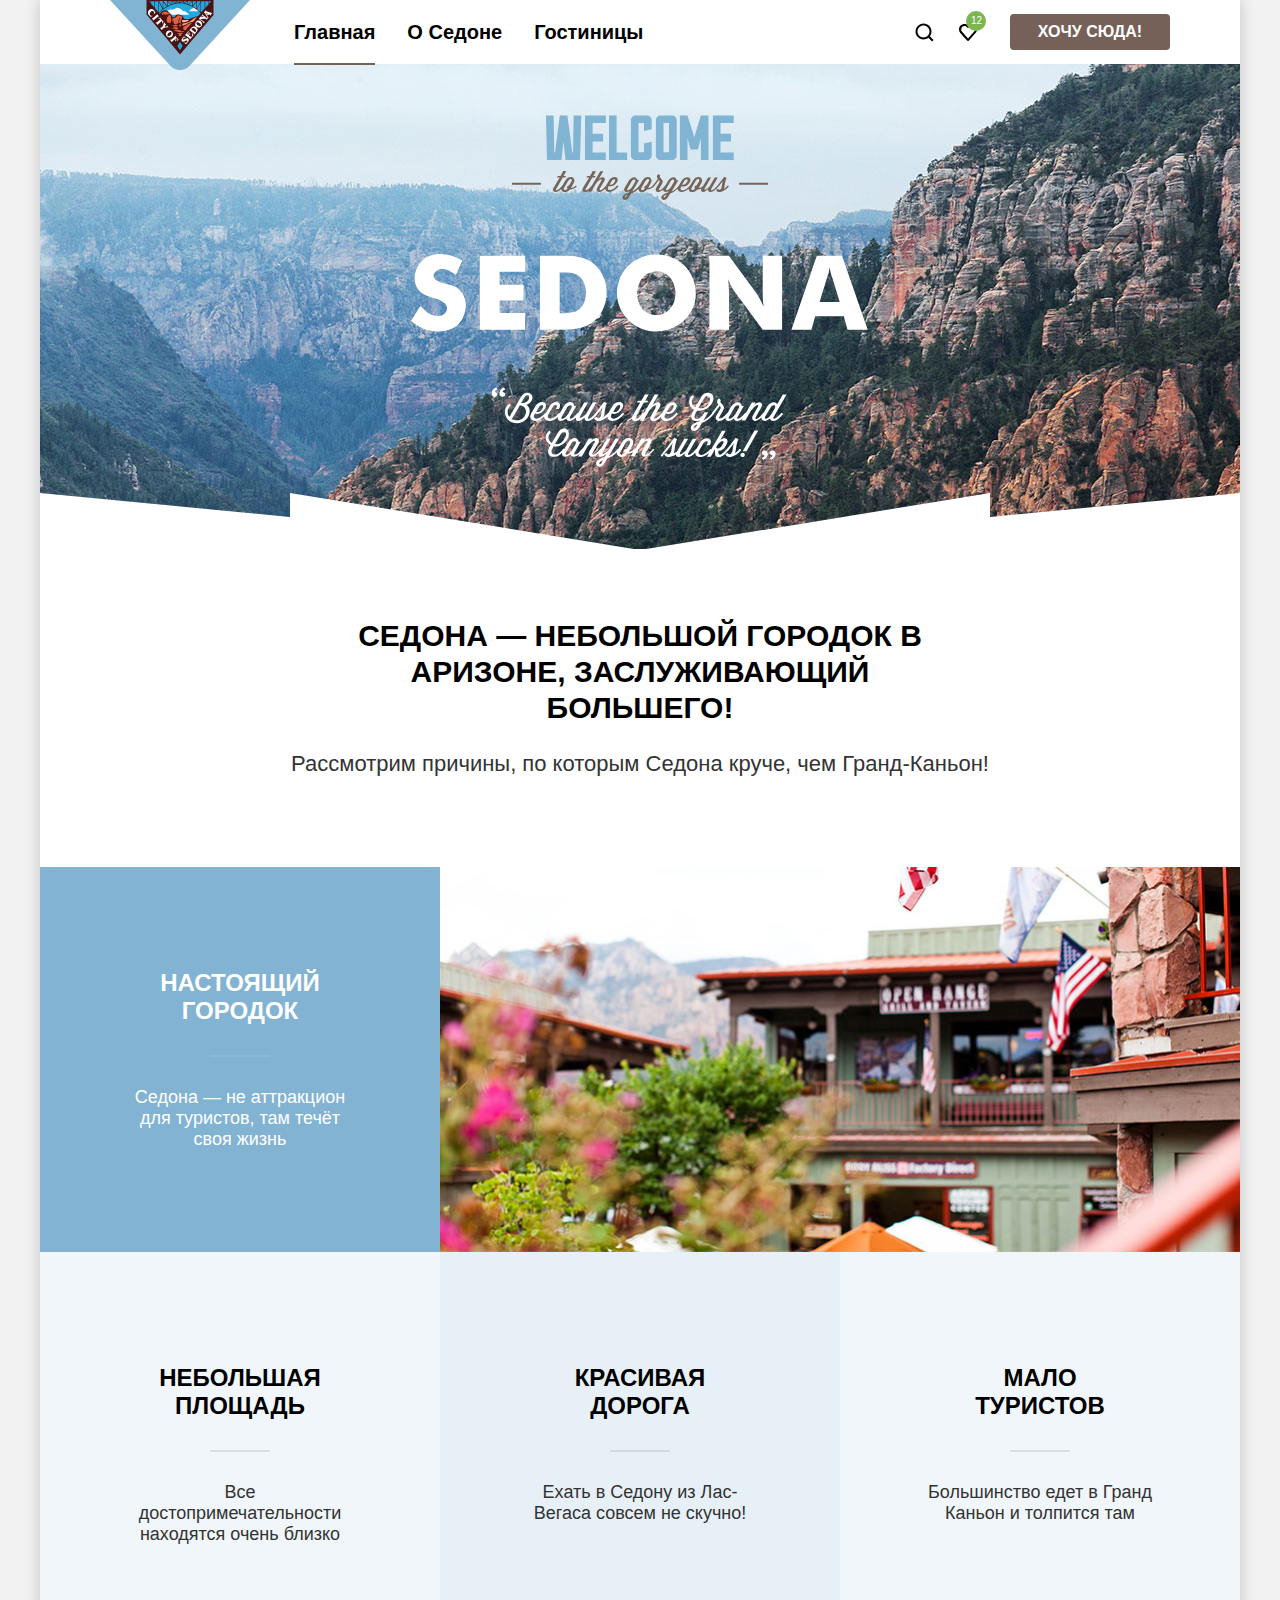
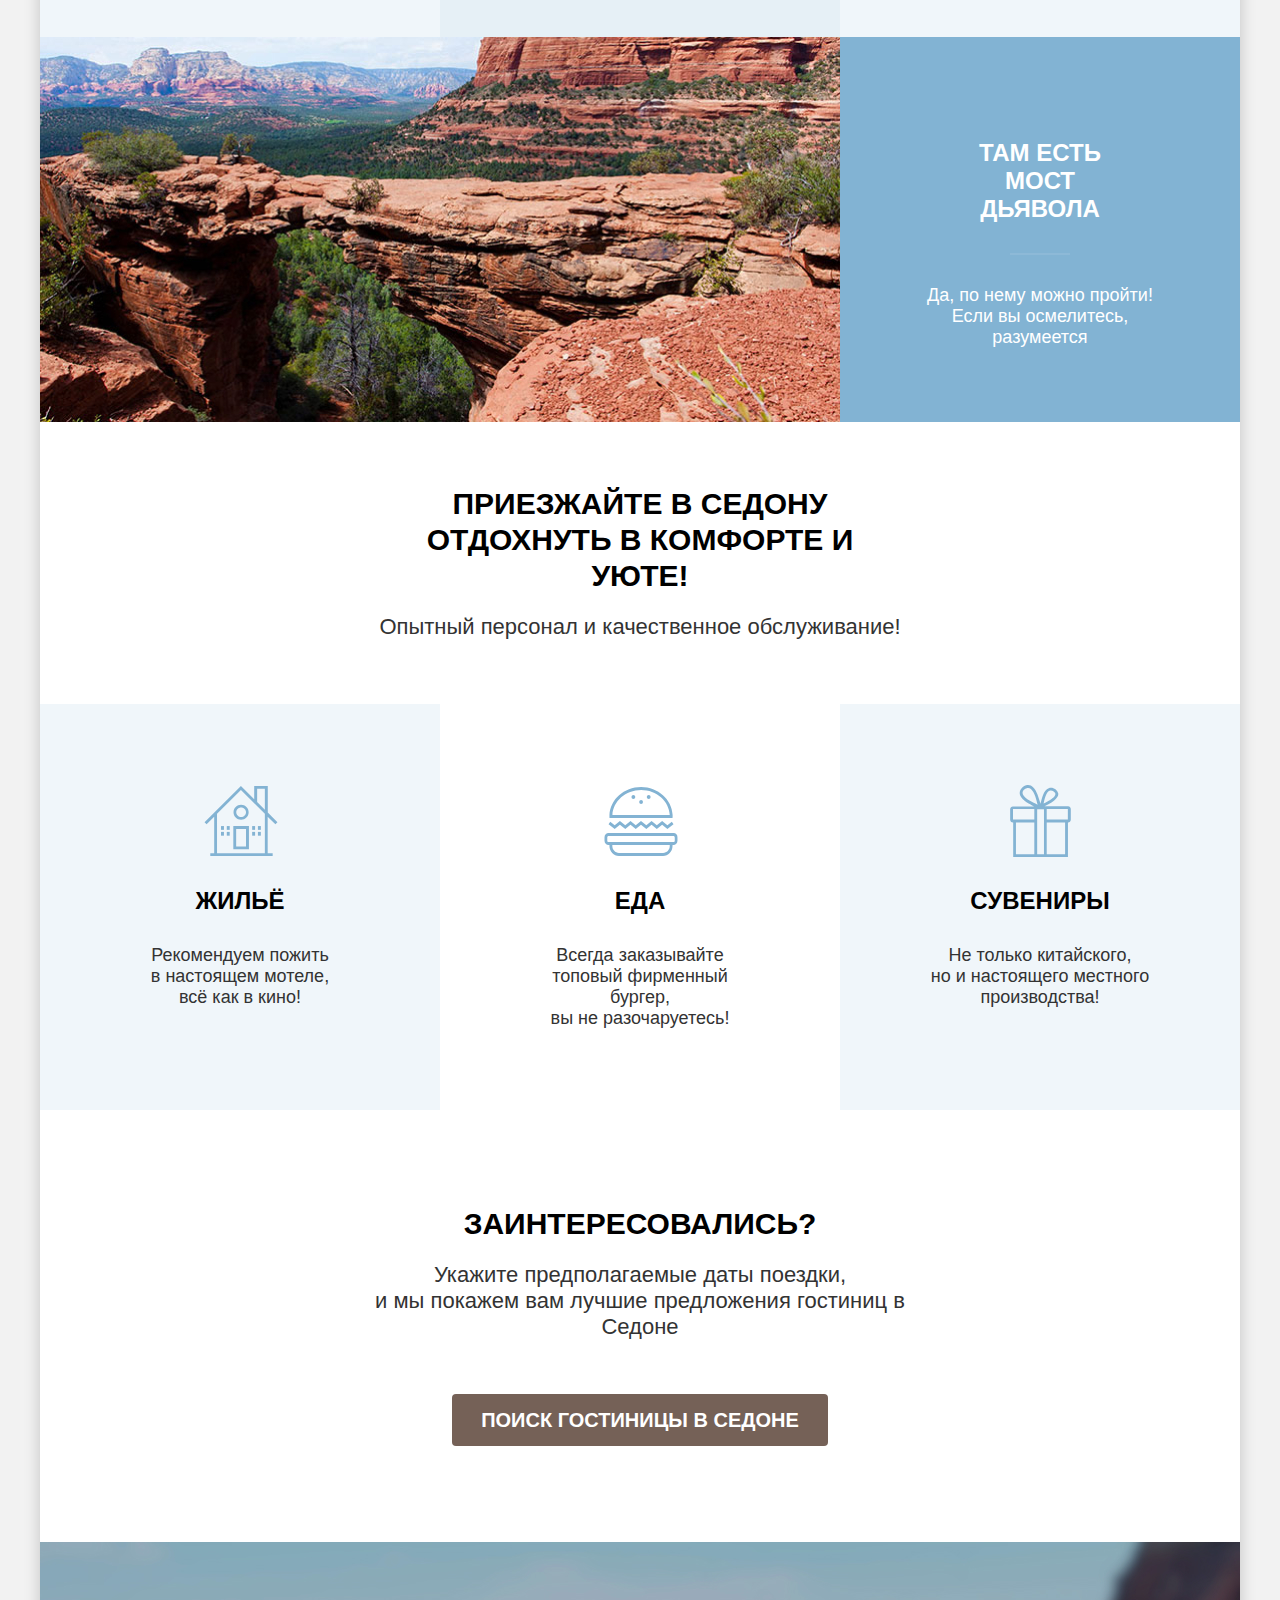
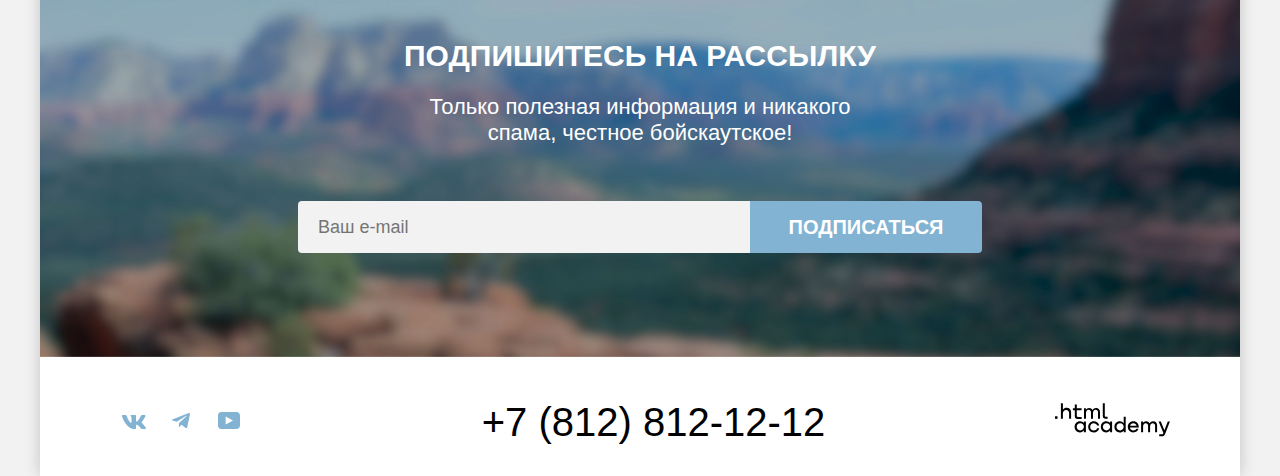
==== commit 3fe9e27e: "Исправляет ошибки" ====
--- a/index.html
+++ b/index.html
@@ -5,7 +5,7 @@
     <meta charset="utf-8">
     <title>Седона. Городок в Аризоне.</title>
     <link rel="stylesheet" href="styles/styles.css">
-    <link rel="icon" href="images/favicon.svg" type="image/x-icon">
+    <link rel="icon" href="images/favicon.png" type="image/x-icon">
   </head>
 
   <body>
@@ -113,7 +113,7 @@
         </section>
 
         <!--Инфраструктура-->
-        <section class="infrastructure">
+        <section class="infrastructure" data-test="service">
           <h2 class="visually-hidden">Инфраструктура</h2>
           <p class="infrastructure-subtitle">Приезжайте в Седону отдохнуть в комфорте и уюте!</p>
           <p class="infrastructure-subtitle-description">Опытный персонал и качественное обслуживание!</p>
@@ -237,7 +237,7 @@
 
     </div>
 
-    <div class="modal-container modal-container-close" id="modal" data-test="modal">
+    <div class="modal-container modal-container-close" id="modal">
       <div class="modal modal-search">
         <button class="modal-close-button">
           <span class="visually-hidden">Закрыть</span>
--- a/styles/styles.css
+++ b/styles/styles.css
@@ -584,10 +584,6 @@
     font-size: 18px;
     line-height: 24px;
     border-radius: 4px 0 0 4px;
-}
-
-.subscribe-theme-custom .subscribe-form-name input {
-    background-color: #FFFFFF;
 }
 
 .subscribe-button {
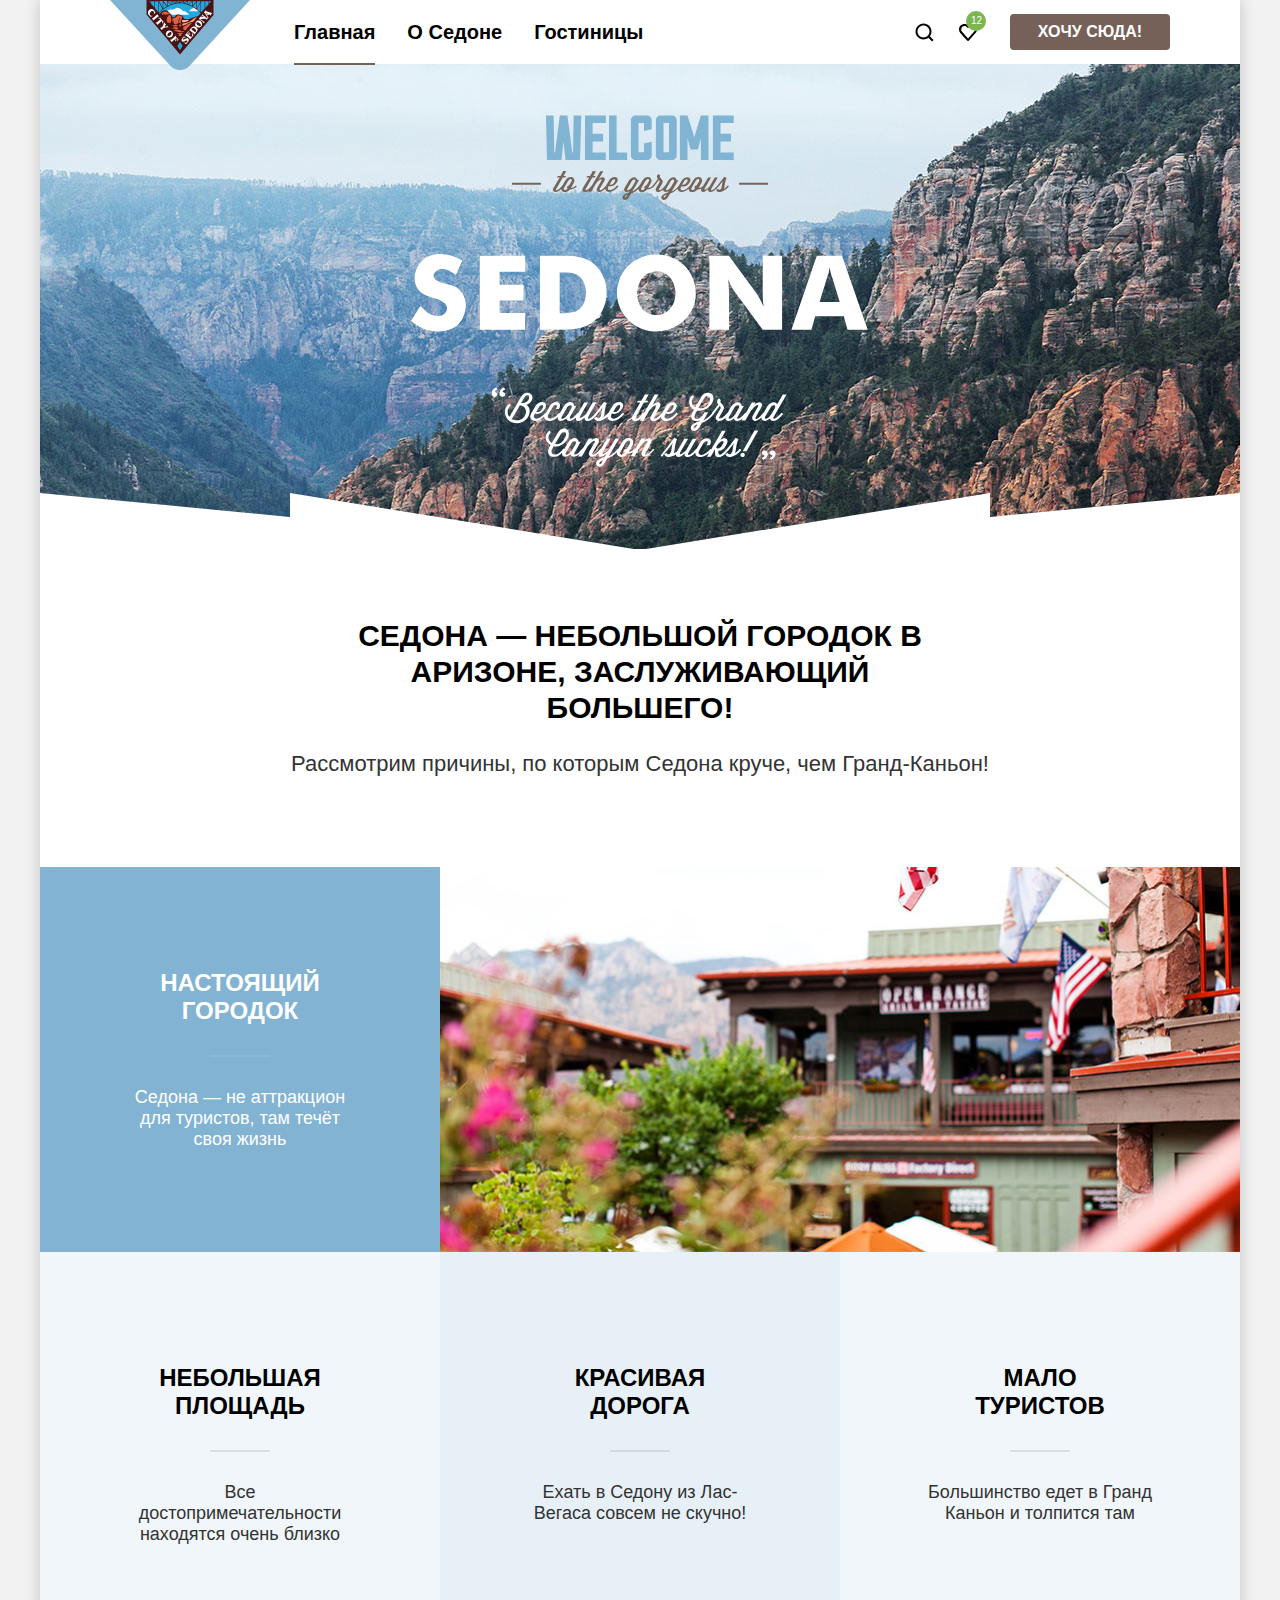
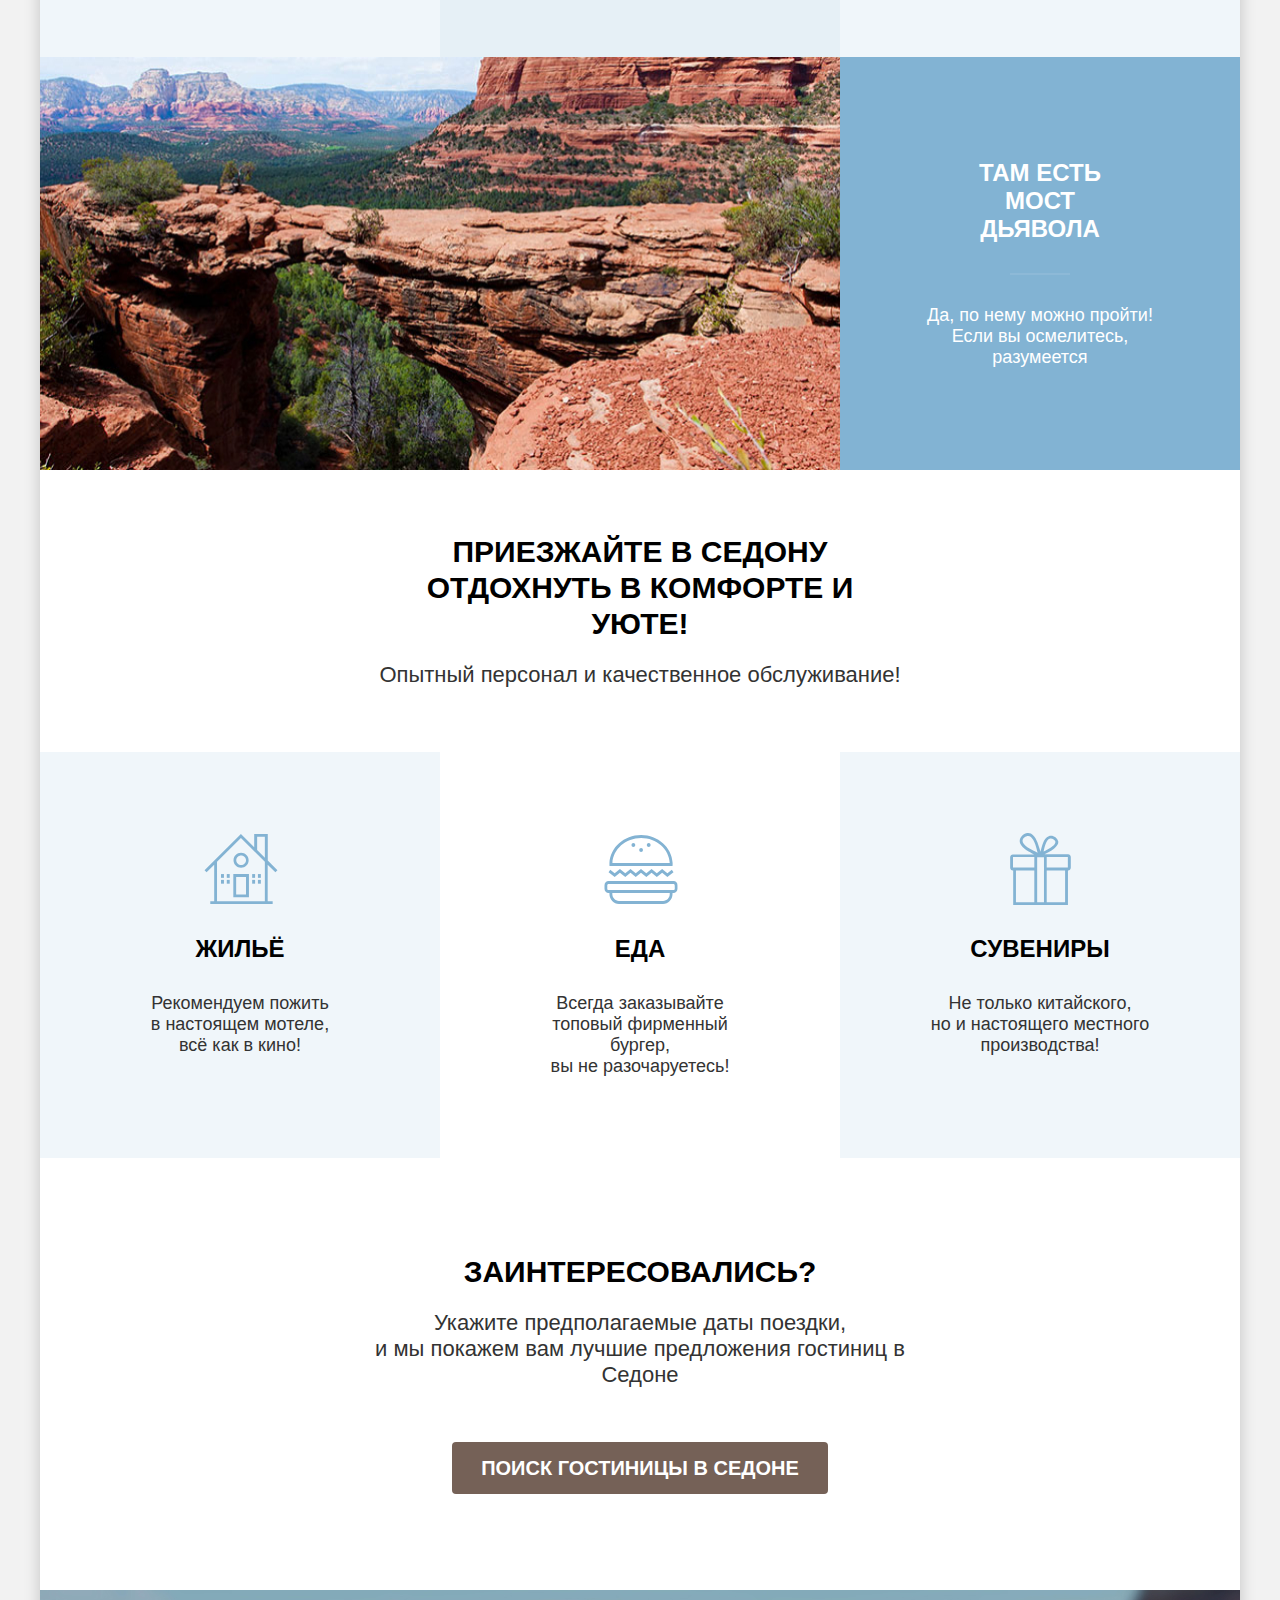
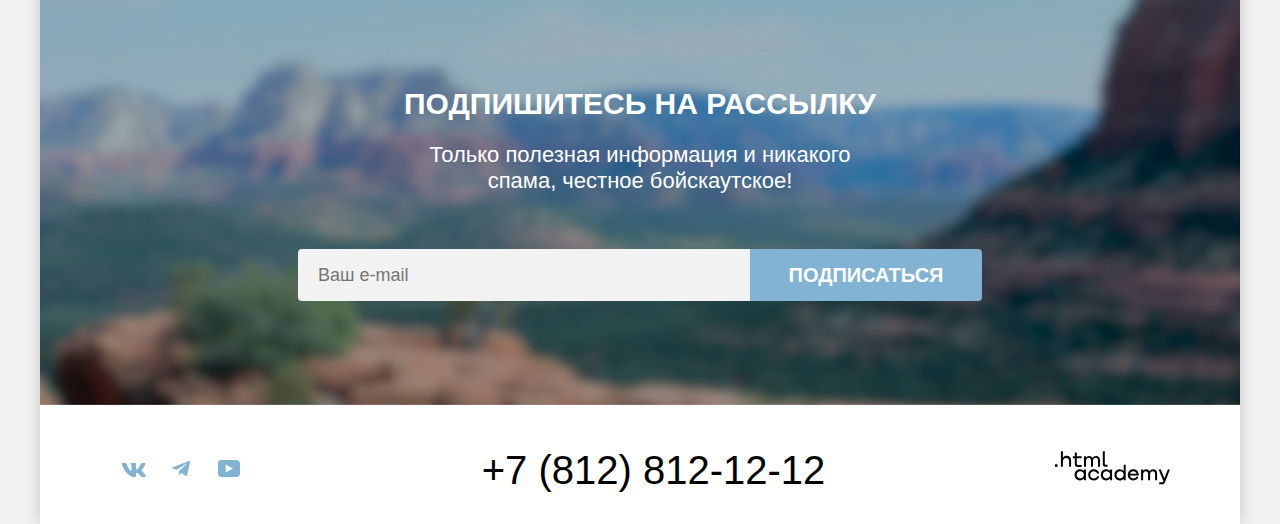
==== commit 24d1f7ae: "Исправляет ошибки" ====
--- a/index.html
+++ b/index.html
@@ -251,14 +251,12 @@
                 id="checkin-input" placeholder="Укажите дату" required>
               <span class="warning warning-close">Мы не можем отправить вас в прошлое.</span>
             </p>
-
             <p class="modal-form-date">
               <label class="modal-label" for="checkout-input">Дата выезда:</label>
               <input type="text" class="modal-input modal-input-date" name="checkout-date" value="1 сентября 2023"
                 id="checkout-input" placeholder="Укажите дату" required>
               <span class="message message-close">На эти даты есть свободные номера. Пока есть.</span>
             </p>
-
             <div class="visitors-input-wrapper">
               <div class="modal-form-adults">
                 <label class="modal-label modal-label-adults" for="adults-input">Взрослые:</label>
--- a/styles/styles.css
+++ b/styles/styles.css
@@ -277,7 +277,7 @@
 .hero {
     min-height: 485px;
     color: #333333;
-    background-color: #83B3D333;
+    background-color: #ABADAF;
     background-image: url("../images/divider.svg"), url("../images/hero-background.jpg");
     background-size: 100% auto, cover;
     background-repeat: no-repeat;
@@ -322,12 +322,11 @@
 
 .advantages-item {
     width: 400px;
-    height: 385px;
 }
 
 .advantages-item-img {
     width: 800px;
-    height: 385px;
+    height: auto;
 }
 
 .advantages-item-wide-dark {
@@ -529,7 +528,7 @@
 
 .subscribe-theme-custom {
     color: #FFFFFF;
-    background-color: #83B3D333;
+    background-color: #ABADAF;
     background-image: url("../images/subscribe-background.jpg");
     background-size: cover;
     background-repeat: no-repeat;
@@ -597,7 +596,7 @@
 /*Фильтры*/
 .main-inner-content {
     color: #FFFFFF;
-    background-color: #756157;
+    background-color: #ABADAF;
     background-image: url("../images/main-inner-background.jpg");
     background-size: cover;
     background-repeat: no-repeat;
@@ -614,11 +613,23 @@
 
 .breadcrumbs {
     display: flex;
-    margin: 0;
-    margin-top: 8px;
+    align-items: center;
+    margin: 0;
+    margin-top: 7px;
     padding: 0;
     gap: 10px;
     list-style: none;
+}
+
+.breadcrumbs-arrow::before {
+    content: " ";
+    display: inline-block;
+    width: 8px;
+    height: 11px;
+    margin-right: 5px;
+    background-image: url(../images/breadcrumbs-arrow.svg);
+    background-size: contain;
+    background-repeat: no-repeat;
 }
 
 .breadcrumbs-link,
@@ -649,16 +660,6 @@
 
 .breadcrumbs-home:active {
     fill: #FFFFFF4D;
-}
-
-.breadcrumbs-arrow {
-    content: " ";
-    display: inline-block;
-    width: 8px;
-    height: 21px;
-    background-image: url(../images/breadcrumbs.svg);
-    background-size: contain;
-    background-repeat: no-repeat;
 }
 
 .filters {
@@ -948,26 +949,21 @@
     margin: 0;
     padding: 0;
     list-style: none;
-
     width: 160px;
-
-    display: flex;
-    flex-wrap: wrap;
+    display: flex;
     gap: 8px;
 }
 
 .card-button {
     padding: 0;
-
-    width: 48px;
-    height: 48px;
+    width: 45px;
+    height: 45px;
     display: flex;
     justify-content: center;
     align-items: center;
     background-color: #ffffff;
     border: 2px solid #e5e5e5;
     border-radius: 4px;
-
     background-size: 16px 14px;
     background-repeat: no-repeat;
     background-position: center;
@@ -1014,6 +1010,7 @@
     display: grid;
     -ms-grid-columns: 140px 20px 140px;
     grid-template-columns: repeat(2, 140px);
+    grid-template-rows: 1fr;
     gap: 17px 20px;
     box-shadow: 0 0 0 1px #e6e6e6;
     padding: 20px;
@@ -1083,10 +1080,11 @@
 }
 
 .product-card-rating {
-    display: block;
+    display: inline-block;
     width: 140px;
-    margin: 0;
-    padding: 8px 0;
+    height: 20px;
+    margin: 0;
+    padding: 9px 0 8px 0;
     font-size: 16px;
     line-height: 20px;
     border-radius: 4px;
@@ -1166,6 +1164,7 @@
     padding: 0;
     color: #000000;
     width: 142px;
+    flex-wrap: wrap;
     height: 40px;
     display: flex;
     list-style: none;
